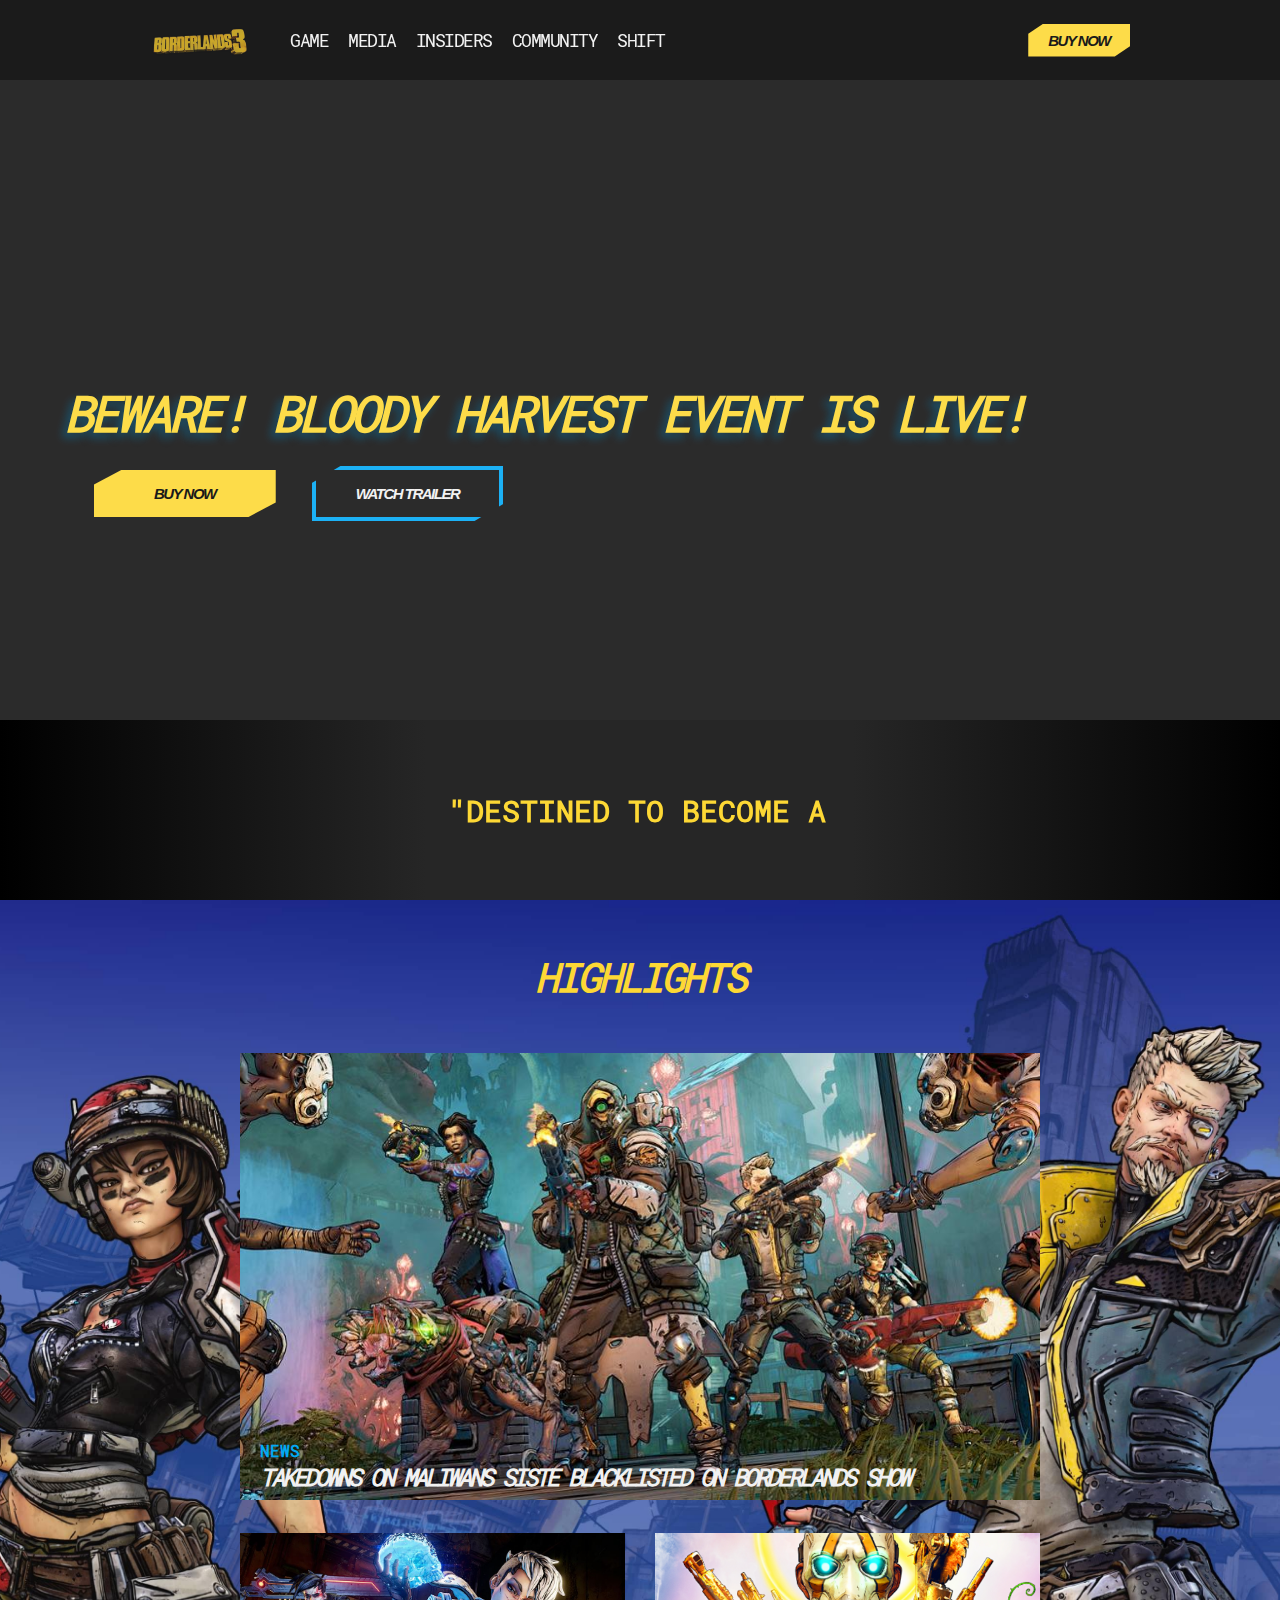
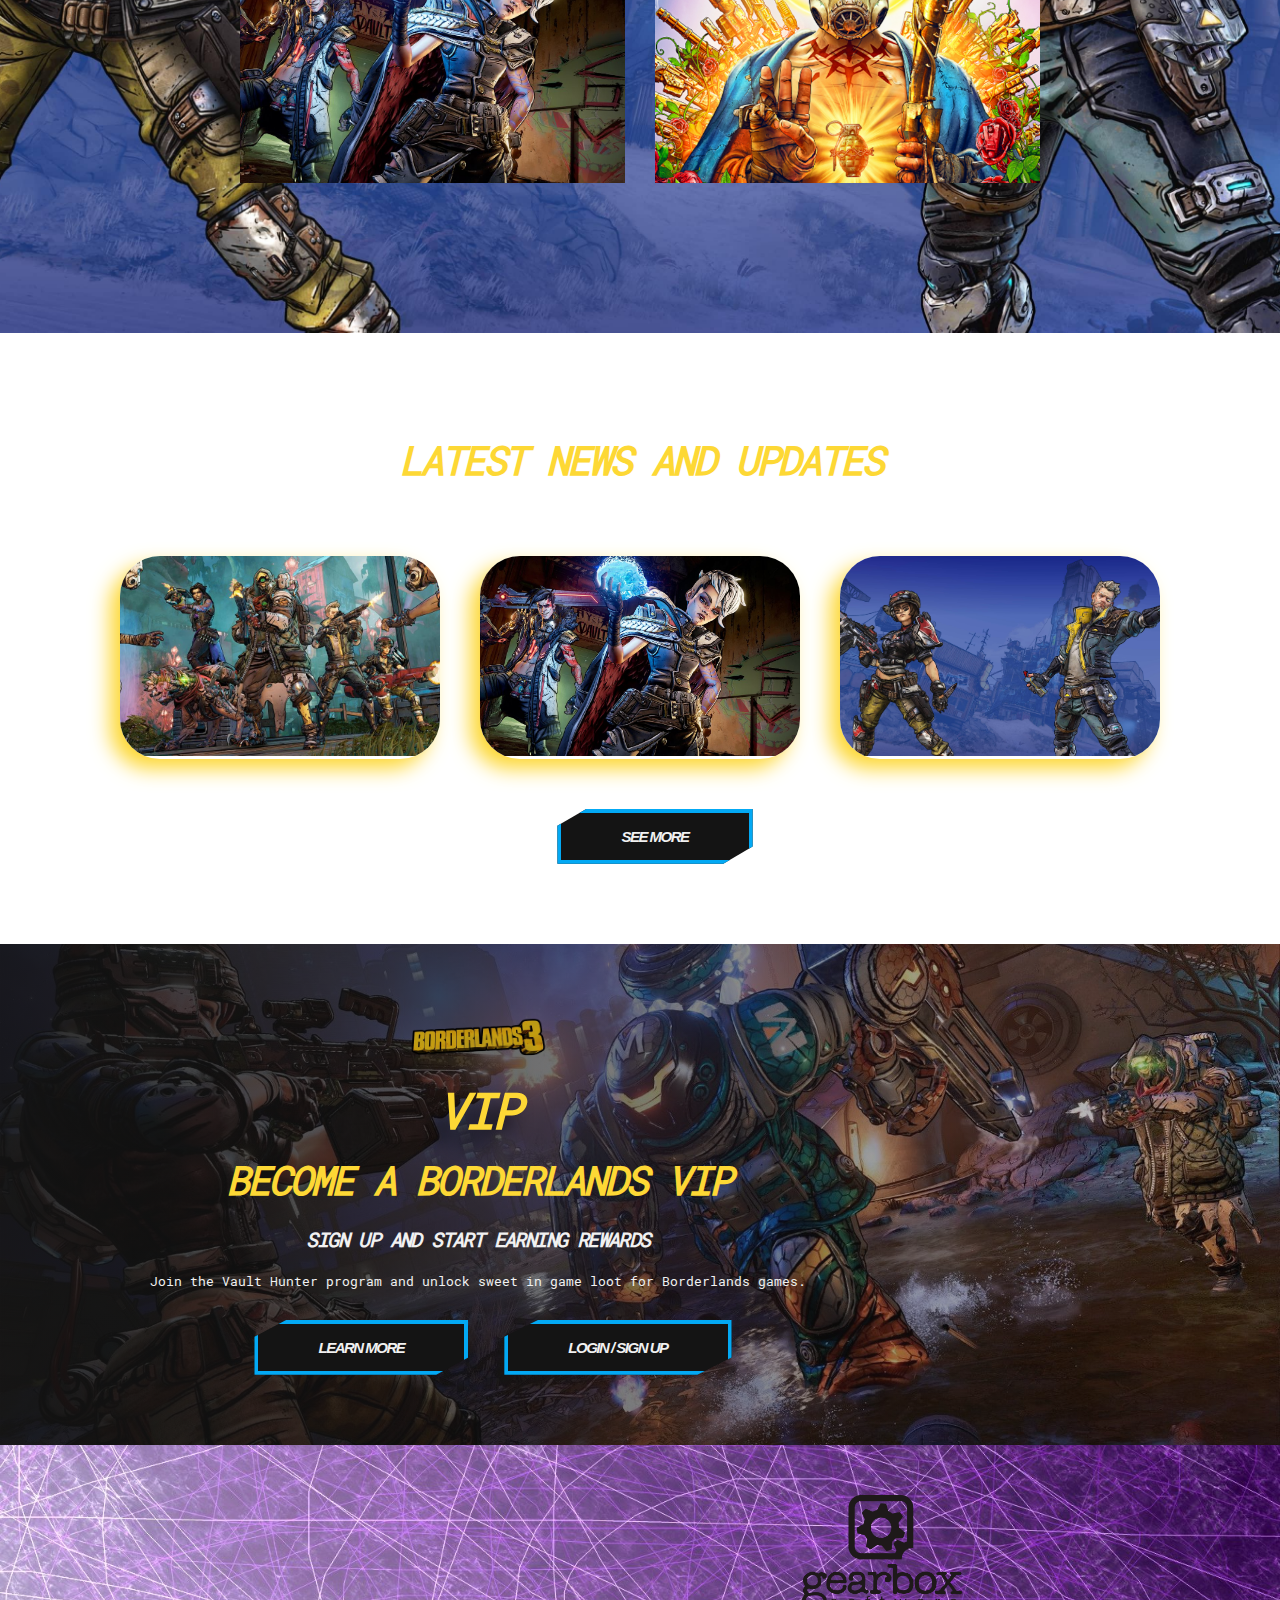
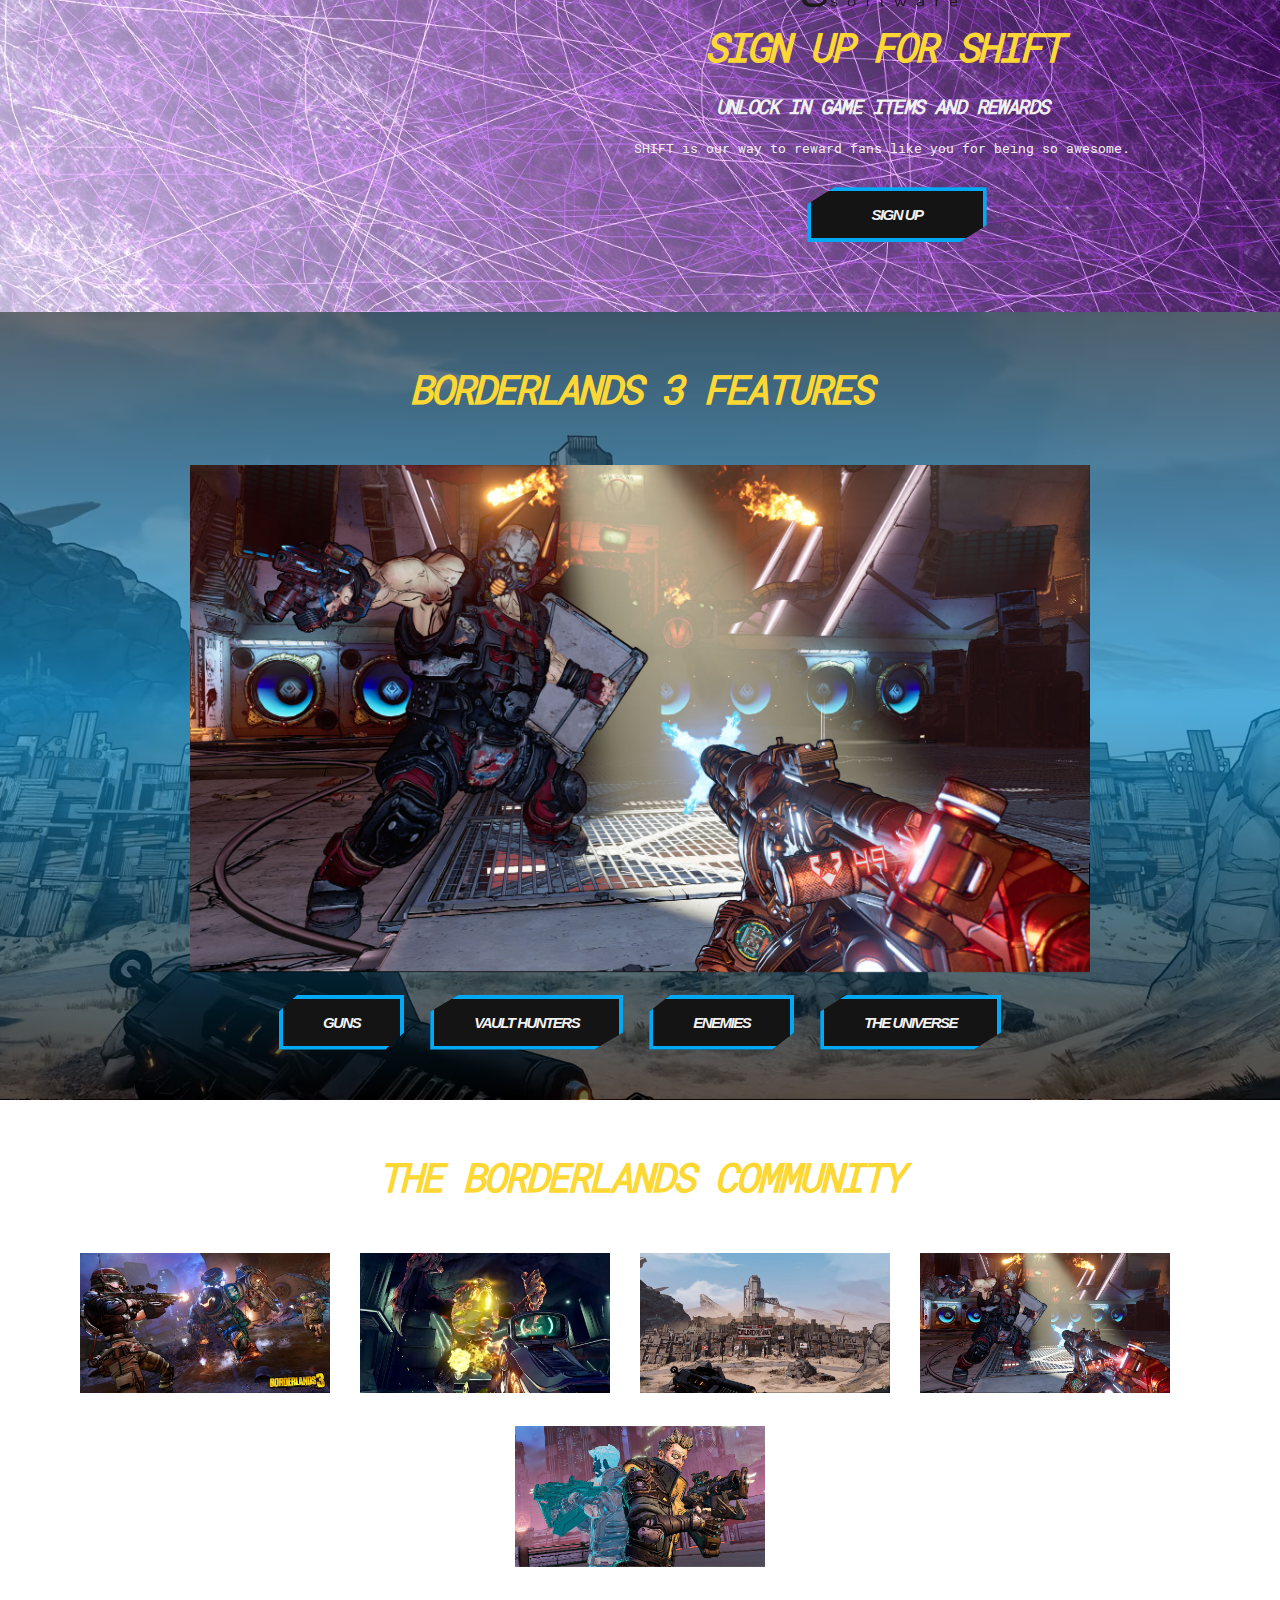
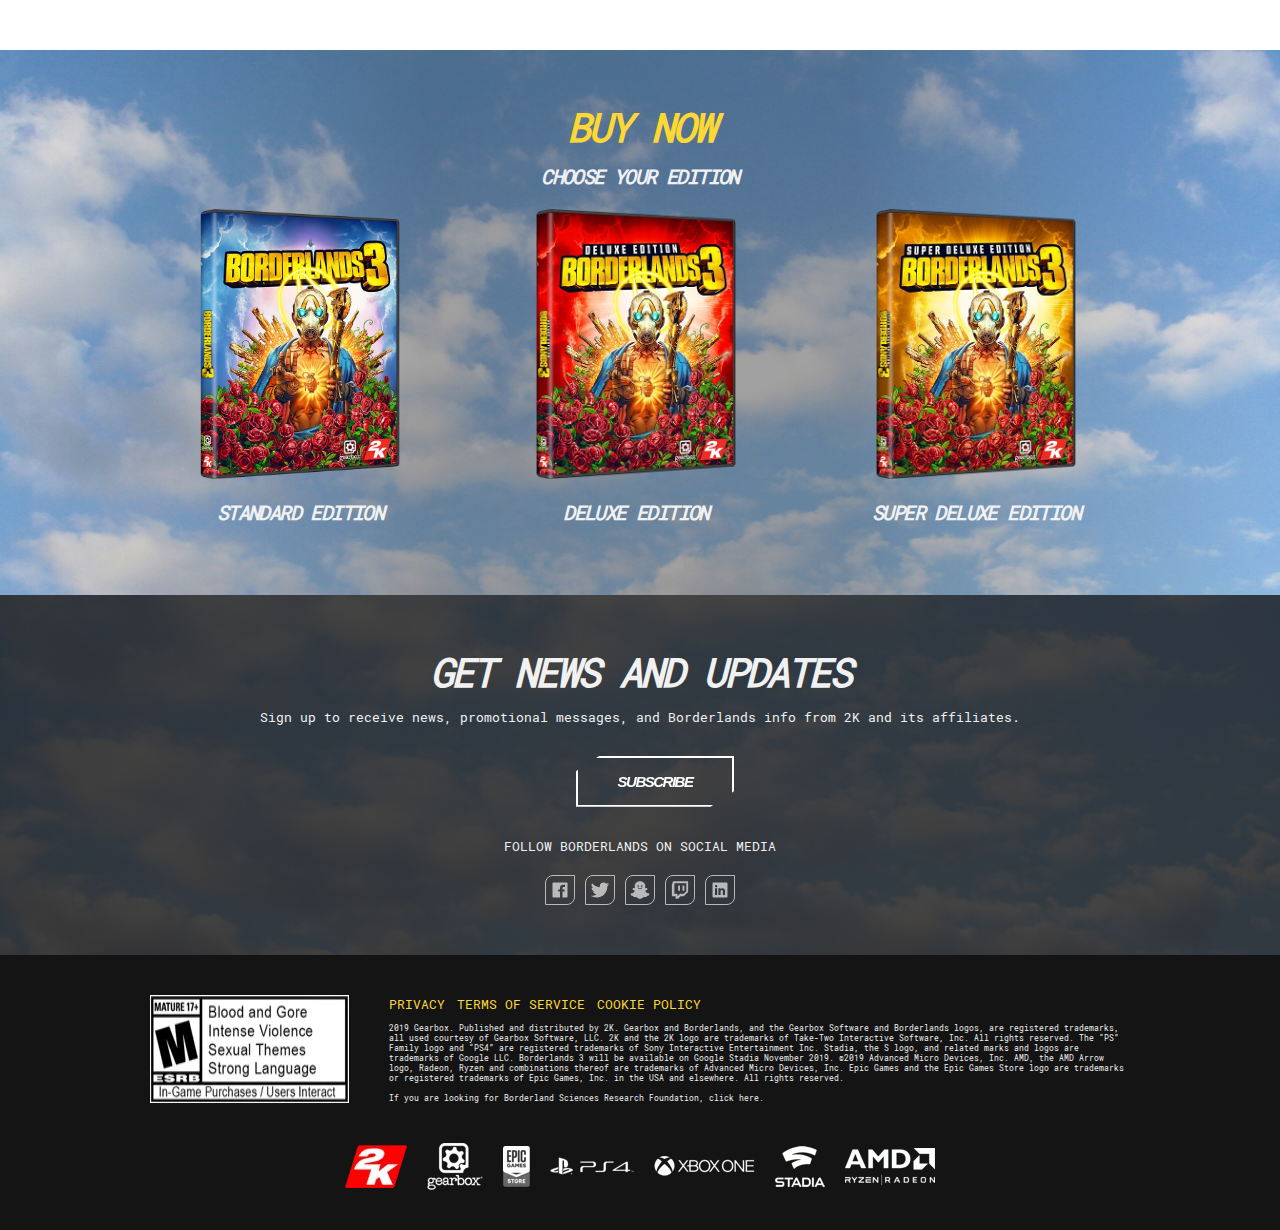
==== index.html @ a4172d12 "one video left boii" ====
<!DOCTYPE html>
<html lang="en">
  <head>
    <meta charset="UTF-8" />
    <meta name="viewport" content="width=device-width, initial-scale=1.0" />
    <meta http-equiv="X-UA-Compatible" content="ie=edge" />
    <link rel="shortcut icon" href="./icon/icon.jpg"/>
    <link rel="stylesheet" href="./css/main.css" />
    <title>Borderlands 3</title>
  </head>
  <body>
    <!-- HEADER -->
    <header class="header">
      <nav class="header__nav">
        <div class="header__nav-cont">
          <div class="header__logo">
            <img class="header__logo-img" src="./img/bl3.png" alt="bl3 logo" />
          </div>
          <ul class="header__list">
            <li class="header__list-items">
              <a class="header__link" href="#gallery">Game</a>
            </li>
            <li class="header__list-items">
              <a class="header__link" href="./media.html">Media</a>
            </li>
            <li class="header__list-items">
              <a class="header__link" href="#">Insiders</a>
            </li>
            <li class="header__list-items">
              <a class="header__link" href="#community">Community</a>
            </li>
            <li class="header__list-items">
              <a class="header__link" href="#gearbox">Shift</a>
            </li>
          </ul>
        </div>
        <div class="header__buttons">
          <a href="#buy"><button href="#" class="btn btn--yellow btn--p1">Buy now</button></a>
          
        </div>
        <svg class="svg svgDD">
            <use xlink:href="./icon/sprite.svg#md-arrow-dropleft"></use>
          </svg>
          
      </nav>

      <div class="bg-video">
        <video class="bg-video__content" muted autoplay loop>
           
          <source src="./img/Borderlands 3 – Bloody Harvest Event Trailer.mp4" type="video/mp4" />
     
          Your browser does not support this format!
        </video>
      </div>
      <div class="header__text">
        <h1 class="header__h1">Beware! Bloody Harvest event is live!</h1>
        <a href="#buy"><button class="btn btn--yellow btn--p3">Buy now</button></a>
       <a target="_blank"href="https://www.youtube.com/watch?v=Av5Eyx3bGtM"> <button class="btn btn--dark btn--p2">Watch trailer</button></a>
      </div>
    </header>
    <!-- END OF HEADER -->

    <!-- PA -->

    <section class="slider">
      <h1 class="slider__h1">
        <span
          class="slider__span"
          data-text="DESTINED TO BECOME A CLASSIC - 9/10 - Meristation AN ABSOLUTE BLAST - 4/5 - USGamer A HALLMARK OF EXCELLENCE - 9/10 - Destructoid AN ABSOLUTE MASTERPIECE - 9/10 - Shacknews DESTINED TO BECOME A CLASSIC - 9/10 - Meristation AN ABSOLUTE BLAST - 4/5 - USGamer A HALLMARK OF EXCELLENCE - 9/10 - Destructoid AN ABSOLUTE MASTERPIECE - 9/10 - Shacknews"
          >"DESTINED TO BECOME A CLASSIC" - 9/10 - Meristation "AN ABSOLUTE
          BLAST" - 4/5 - USGamer "A HALLMARK OF EXCELLENCE" - 9/10 - Destructoid
          "AN ABSOLUTE MASTERPIECE" - 9/10 - Shacknews"DESTINED TO BECOME A
          CLASSIC" - 9/10 - Meristation "AN ABSOLUTE BLAST" - 4/5 - USGamer "A
          HALLMARK OF EXCELLENCE" - 9/10 - Destructoid "AN ABSOLUTE MASTERPIECE"
          - 9/10 - Shacknews
        </span>
      </h1>
    </section>
    <!-- PA -->
    <!-- Images section -->
    <section class="gallery" id="gallery">
      <h1 class="h1">Highlights</h1>
      <div class="gallery__main">
        <div class="gallery__main-cont">
          <div class="gallery__imba">
            <img class="gallery__main-img" src="./img/960x0.jpg" alt="bl3" />
            <div class="gallery__main-img-text">
              <h4 class="gallery__main-img-h4">News</h4>
              <p class="gallery__main-img-p">
                Takedowns on Maliwans siste blacklisted on Borderlands show
              </p>
            </div>
          </div>
        </div>

        <div class="gallery__sec">
          <div class="gallery__sec-cont">
            <img
              class="gallery__sec-img"
              src="./img/2KGMKT_BL3_Launch_Screenshots_CalypsoTwins_3840x2160.0.jpg"
              alt="calypso"
            />

            <img
              class="gallery__sec-img"
              src="./img/3519480-3518478-screen+shot+2019-04-03+at+11.43.22.png"
              alt="lada"
            />
          </div>
        </div>
      </div>
    </section>
    <!-- Images section -->

    <!-- Another gfakkert -->
    <section class="sm-gallery">
      <h1 class="h1">Latest news and updates</h1>
      <div class="sm-gallery__cont">
        <div class="sm-gallery__cont-cont">
          <img class="sm-gallery__cont-img" src="./img/960x0.jpg" alt="" />
        </div>
        <div class="sm-gallery__cont-cont">
          <img
            class="sm-gallery__cont-img"
            src="./img/2KGMKT_BL3_Launch_Screenshots_CalypsoTwins_3840x2160.0.jpg"
            alt=""
          />
        </div>
        <div class="sm-gallery__cont-cont">
          <img
            class="sm-gallery__cont-img"
            src="./img/y9laa5owgaq21.jpg"
            alt=""
          />
        </div>
      </div>
      <div class="btn--center">
        <button class="btn btn--p3 btn--dark">
          See more
        </button>
      </div>
    </section>
    <!-- Another gfakkert -->

    <!-- END ANOTHER -->
    <section class="member" id="member1">
      <div class="member__container">
        <div class="logo">
          <img class="member__logo" src="./img/bl3.png" alt="" />
          <h2 class="h2">vip</h2>
          <h1 class="h1 py1">Become a Borderlands VIP</h1>
          <p class="big-p py1">Sign up and start earning rewards</p>
          <p class="small-p py1">
            Join the Vault Hunter program and unlock sweet in game loot for
            Borderlands games.
          </p>
         <a href="#popup3"> <button class="btn btn--dark btn--p3 my2" >Learn more</button></a>
         <a href="#popup1""> <button class="btn btn--dark btn--p3 my2" >Login / Sign up</button></a>
        </div>
      </div>
    </section>
    <!-- END ANOTHER -->

    <!-- GEARBOX -->
    <section class="gearbox" id="gearbox">
      <div class="gearbox__container">
        <div class="gearbox__container-d">
          <img
            class="gearbox__logo"
            src="./img/1200px-Gearbox_Software_logo.svg.png"
            alt="gearbox logo"
          />
          <h1 class="h1 py1">Sign up for shift</h1>
          <p class="big-p py1">Unlock in game items and rewards</p>
          <p class="small-p py1">
            SHIFT is our way to reward fans like you for being so awesome.
          </p>
         <a href="#popup4"><button class="btn btn--dark btn--p3 my2">Sign up</button></a> 
        </div>
      </div>
    </section>
    <!-- GEARBOX -->

    <!-- TABULATOR -->

    <section class="tabs">
      <h1 class="h1">Borderlands 3 features</h1>
      <div class="tabs__pic select" id="guns">
        <img
          class="tabs__pic-img"
          src="./img/mouthpiece.png"
          alt="mouthpiece"
        />
      </div>
      <div class="tabs__pic" id="vh">
        <img class="tabs__pic-img" src="./img/zane.jpg" alt="zane" />
      </div>
      <div class="tabs__pic" id="enemies">
        <img class="tabs__pic-img" src="./img/enemies.jpg" alt="enemies" />
      </div>
      <div class="tabs__pic" id="universe">
        <img class="tabs__pic-img" src="./img/pandora.png" alt="mouthpiece" />
      </div>

      <div class="tabs__buttons">
       
        <button class="btn btn--dark btn--p2 " data-target="#guns">
          Guns
        </button>
        <button class="btn btn--dark btn--p2 " data-target="#vh">
          Vault Hunters
        </button>
        <button class="btn btn--dark btn--p2 data-target="#enemies">
          Enemies
        </button>
        <button class="btn btn--dark btn--p2" data-target="#universe">
          The Universe
        </button>
     
      </div>
    </section>
    <!-- TABULATOR -->
    <!-- community -->

    <section class="community" id="community">
      <h1 class="h1">The borderlands community</h1>
      <div class="community__containers">
        <div class="community__container">
          <img
            class="community__container-img"
            src="./img/Borderlands-3_02.jpg"
            alt="b"
          />
          <p class="community__container-text">@borderlands</p>
        </div>
        <div class="community__container">
          <img
            class="community__container-img"
            src="./img/enemies.jpg"
            alt="b1"
          />
          <p class="community__container-text">@borderlands</p>
        </div>
        <div class="community__container">
          <img
            class="community__container-img"
            src="./img/pandora.png"
            alt="b2"
          />
          <p class="community__container-text">@borderlands</p>
        </div>
        <div class="community__container">
          <img
            class="community__container-img"
            src="./img/mouthpiece.png"
            alt="b3"
          />
          <p class="community__container-text">@borderlands</p>
        </div>
        <div class="community__container">
          <img class="community__container-img" src="./img/zane.jpg" alt="b4" />
          <p class="community__container-text">@borderlands</p>
        </div>
      </div>
    </section>
    <!-- community -->
    <!-- Buy now-->
    <section class="buy" id="buy">
      <h1 class="h1 pyb1">Buy now</h1>
      <p class="big-p tac pyb2 ">Choose your edition</p>
      <div class="buy__container">
        <div class="buy__img-container">
          <img class="buy__img" src="./img/1.webp" alt="1" />
          <p class="big-p my2">Standard Edition</p>
        </div>
        <div class="buy__img-container">
          <img class="buy__img" src="./img/2.webp" alt="2" />
          <p class="big-p my2">Deluxe Edition</p>
        </div>
        <div class="buy__img-container">
          <img class="buy__img" src="./img/3.webp" alt="3" />
          <p class="big-p my2">Super Deluxe Edition</p>
        </div>
      </div>
    </section>
    <!-- buy now -->
    <!-- news and updateds -->

    <section class="news" id="news" >
      <h1 class="h1 pyb1 cw">get News and updates</h1>
      <p class="small-p tac px5">
        Sign up to receive news, promotional messages, and Borderlands info from
        2K and its affiliates.
      </p>
      <div class="btn--centers">
        <a href="#popup2"><button class="btn btn--transparent tac btn--p2">Subscribe</button></a>
      </div>
      <p class="small-p ttu tac my2">Follow borderlands on social media</p>
      <div class="social">
        <svg class="social__icons">
          <use xlink:href="./icon/sprite.svg#logo-facebook"></use>
        </svg>
        <svg class="social__icons">
          <use xlink:href="./icon/sprite.svg#logo-twitter"></use>
        </svg>
        <svg class="social__icons">
          <use xlink:href="./icon/sprite.svg#logo-snapchat"></use>
        </svg>
        <svg class="social__icons">
          <use xlink:href="./icon/sprite.svg#logo-twitch"></use>
        </svg>
        <svg class="social__icons">
          <use xlink:href="./icon/sprite.svg#logo-linkedin"></use>
        </svg>
      </div>
    </section>
    <!-- news and updateds -->
    <!-- footer-->
    <footer class="footer">
      <div class="footer__terms">
        <img class="footer__esrb" src="./img/footer-esrb.webp" alt="esrb" />
        <div class="footer__privacy tdn">
          <div class="footer__privacy-links tdn ">
          <a class="footer__privacy-link tdn" href="#"> <p class="small-p tdn cy ttu tdn">Privacy</p><a>
          <a class="footer__privacy-link tdn" href="#"> <p class="small-p tdn cy ttu tdn">Terms of service</p><a>
          <a class="footer__privacy-link tdn" href="#"> <p class="small-p tdn cy ttu tdn">Cookie policy</p><a>
            </div>
            <div class="footer__privacy-text">
              <p class="small-p fs1rem my1"> 2019 Gearbox. Published and distributed by 2K. Gearbox and Borderlands, and the Gearbox Software and Borderlands logos, are registered trademarks, all used courtesy of Gearbox Software, LLC. 2K and the 2K logo are trademarks of Take-Two Interactive Software, Inc. All rights reserved. The “PS” Family logo and “PS4” are registered trademarks of Sony Interactive Entertainment Inc. Stadia, the S logo, and related marks and logos are trademarks of Google LLC. Borderlands 3 will be available on Google Stadia November 2019. ©2019 Advanced Micro Devices, Inc. AMD, the AMD Arrow logo, Radeon, Ryzen and combinations thereof are trademarks of Advanced Micro Devices, Inc. Epic Games and the Epic Games Store logo are trademarks or registered trademarks of Epic Games, Inc. in the USA and elsewhere. All rights reserved.</p>
              <p class="small-p fs1rem">
                  If you are looking for Borderland Sciences Research Foundation, <a class="tdn cw" href="#">click here</a>.
              </p>
            </div>
        </div>
      </div>
        <div class="footer__logos">
          <img class="footer__logo" src="./img/footer-twok.webp" alt="logo1">
          <img class="footer__logo" src="./img/footer-gearbox.webp" alt="logow">
          <img class="footer__logo" src="./img/footer-epic.webp" alt="logo3">
          <img class="footer__logo" src="./img/footer-ps4.webp" alt="logo4">
          <img class="footer__logo" src="./img/footer-xbox-one.webp" alt="logo5">
          <img class="footer__logo" src="./img/footer-stadia.webp" alt="logo6">
          <img class="footer__logo" src="./img/footer-amd.webp" alt="logo7">
        </div>
     
    </footer>
    <!-- footers -->
<!-- POPUP for subscribe -->

<div class="popup" id="popup1">
<div class="popup__content">
  <div class="popup__exit">
  <h1 class="h1 px3 tal cw">Shift</h1>
 <a href="#member1"><svg class="svg svg1">
      <use xlink:href="./icon/sprite.svg#md-arrow-dropleft"></use>
    </svg></a> 
</div>
  <form class="form">
    <div class="form__group">
      <input type="text" class="form__input" placeholder="Full name" required>
    </div>
    <div class="form__group">
      <input type="email" class="form__input" placeholder="Email address"  required>
    </div>
    <div class="form__cg">
      <input type="checkbox" required id="checkbox" class="form__checkbox">
      <label for="checkbox">Remember me</label>
    </div>
    <div class="btn--center my1">
<button class="btn btn--dark btn--p3">Sign in</button></div>
  </form>
  <p class="small-p tac pb4rem">Or</p>
  <div class="social my2">
      <svg class="social__icons">
        <use xlink:href="./icon/sprite.svg#logo-facebook"></use>
      </svg>
      <svg class="social__icons">
        <use xlink:href="./icon/sprite.svg#logo-twitter"></use>
      </svg>
      <svg class="social__icons">
        <use xlink:href="./icon/sprite.svg#logo-snapchat"></use>
      </svg>
      <svg class="social__icons">
        <use xlink:href="./icon/sprite.svg#logo-twitch"></use>
      </svg>
      <svg class="social__icons">
        <use xlink:href="./icon/sprite.svg#logo-linkedin"></use>
      </svg>
    </div>
    <p class="small-p cb tac bb py2">Forgot your password?</p>
    <div class="btn--center ">
      <button class="btn btn--dark btn--p3">Create new account</button></div>
      <div class="btn--center">
      <p class="small-p fs1rem tac w60">© 2018 Gearbox Software, LLC. SHiFT is trademark of Gearbox Software, LLC. The Playstation Network logo is a registered trademark of Sony Computer Entertainment Inc. The Xbox LIVE logo is a registered trademark of Microsoft Corporation. The Steam logo is a registered trademark of Valve Corporation. All rights reserved.
        </div>
</div>
</div>
<div class="popup" id="popup2">
    <div class="popup__content">
      <div class="popup__exit">
      <h1 class="h1 px3 tal cw">Shift</h1>
     <a href="#news"><svg class="svg">
          <use xlink:href="./icon/sprite.svg#md-arrow-dropleft"></use>
        </svg></a> 
    </div>
      <form class="form">
        <div class="form__group">
          <input type="text" class="form__input" placeholder="Full name" required>
        </div>
        <div class="form__group">
          <input type="email" class="form__input" placeholder="Email address"  required>
        </div>
        <div class="form__cg">
          <input type="checkbox" required id="checkbox" class="form__checkbox">
          <label for="checkbox">Remember me</label>
        </div>
        <div class="btn--center my1">
    <button class="btn btn--dark btn--p3">Sign in</button></div>
      </form>
      <p class="small-p tac pb4rem">Or</p>
      <div class="social my2">
          <svg class="social__icons">
            <use xlink:href="./icon/sprite.svg#logo-facebook"></use>
          </svg>
          <svg class="social__icons">
            <use xlink:href="./icon/sprite.svg#logo-twitter"></use>
          </svg>
          <svg class="social__icons">
            <use xlink:href="./icon/sprite.svg#logo-snapchat"></use>
          </svg>
          <svg class="social__icons">
            <use xlink:href="./icon/sprite.svg#logo-twitch"></use>
          </svg>
          <svg class="social__icons">
            <use xlink:href="./icon/sprite.svg#logo-linkedin"></use>
          </svg>
        </div>
        <p class="small-p cb tac bb py2">Forgot your password?</p>
        <div class="btn--center ">
          <button class="btn btn--dark btn--p3">Create new account</button></div>
          <div class="btn--center">
          <p class="small-p fs1rem tac w60">© 2018 Gearbox Software, LLC. SHiFT is trademark of Gearbox Software, LLC. The Playstation Network logo is a registered trademark of Sony Computer Entertainment Inc. The Xbox LIVE logo is a registered trademark of Microsoft Corporation. The Steam logo is a registered trademark of Valve Corporation. All rights reserved.
            </div>
    </div>
    </div>
    <div class="popup" id="popup3">
        <div class="popup__content">
          <div class="popup__exit">
          <h1 class="h1 db px3 tac cw">Become vip</h1>
         <a href="#member"><svg class="svg">
              <use xlink:href="./icon/sprite.svg#md-arrow-dropleft"></use>
            </svg></a> 
        </div>
        <div class="btn--center">
  <img class="popup__logotip" src="./img/bl3.png" alt=""></div>
          <p class="small-p tac mx1">You aren’t currently logged in to SHiFT, which is required in order to register for a Borderlands VIP account. Please click the button below to log in or create a new SHiFT account.
            </p>
            
            <div class="btn--center ">
              <button class="btn btn--dark btn--p3">Continue</button></div>
              <div class="btn--center">
              <p class="small-p cb tac ml-2 ">
                  PRIVACY | VIP TERMS OF SERVICE VIP</p>
                </div>
        </div>
        </div>

        <div class="popup" id="popup4">
            <div class="popup__content">
              <div class="popup__exit">
              <h1 class="h1 px3 tal cw">Shift</h1>
             <a href="#gearbox"><svg class="svg">
                  <use xlink:href="./icon/sprite.svg#md-arrow-dropleft"></use>
                </svg></a> 
            </div>
              <form class="form">
                <div class="form__group">
                  <input type="text" class="form__input" placeholder="Full name" required>
                </div>
                <div class="form__group">
                  <input type="email" class="form__input" placeholder="Email address"  required>
                </div>
                <div class="form__cg">
                  <input type="checkbox" required id="checkbox" class="form__checkbox">
                  <label for="checkbox">Remember me</label>
                </div>
                <div class="btn--center my1">
            <button class="btn btn--dark btn--p3">Sign in</button></div>
              </form>
              <p class="small-p tac pb4rem">Or</p>
              <div class="social my2">
                  <svg class="social__icons">
                    <use xlink:href="./icon/sprite.svg#logo-facebook"></use>
                  </svg>
                  <svg class="social__icons">
                    <use xlink:href="./icon/sprite.svg#logo-twitter"></use>
                  </svg>
                  <svg class="social__icons">
                    <use xlink:href="./icon/sprite.svg#logo-snapchat"></use>
                  </svg>
                  <svg class="social__icons">
                    <use xlink:href="./icon/sprite.svg#logo-twitch"></use>
                  </svg>
                  <svg class="social__icons">
                    <use xlink:href="./icon/sprite.svg#logo-linkedin"></use>
                  </svg>
                </div>
                <p class="small-p cb tac bb py2">Forgot your password?</p>
                <div class="btn--center ">
                  <button class="btn btn--dark btn--p3">Create new account</button></div>
                  <div class="btn--center">
                  <p class="small-p fs1rem tac w60">© 2018 Gearbox Software, LLC. SHiFT is trademark of Gearbox Software, LLC. The Playstation Network logo is a registered trademark of Sony Computer Entertainment Inc. The Xbox LIVE logo is a registered trademark of Microsoft Corporation. The Steam logo is a registered trademark of Valve Corporation. All rights reserved.
                    </div>
            </div>
            </div>
<!-- POPUP for subscribe -->
    <script src="app.js"></script>
  </body>
</html>
---- css/main.css ----
@font-face {
  src: url("../font/RobotoMono-Regular.ttf");
  font-family: roboto;
}

*,
*::after,
*::before {
  margin: 0;
  padding: 0;
  -webkit-box-sizing: border-box;
          box-sizing: border-box;
}

html {
  font-size: 62.5%;
}

@media screen and (max-width: 1200px) {
  html {
    font-size: 50%;
  }
}

@media screen and (max-width: 900px) {
  html {
    font-size: 45%;
  }
}

@media screen and (max-width: 600px) {
  html {
    font-size: 40%;
  }
}

body {
  font-family: roboto;
}

@-webkit-keyframes slider {
  0% {
    -webkit-transform: translatex(100%);
            transform: translatex(100%);
  }
  100% {
    -webkit-transform: translatex(0);
            transform: translatex(0);
  }
}

@keyframes slider {
  0% {
    -webkit-transform: translatex(100%);
            transform: translatex(100%);
  }
  100% {
    -webkit-transform: translatex(0);
            transform: translatex(0);
  }
}

::-moz-selection {
  color: #141414;
  background-color: #fdd835;
}

::selection {
  color: #141414;
  background-color: #fdd835;
}

.bg-video {
  position: absolute;
  top: 0;
  left: 0;
  width: 100%;
  height: 100%;
  z-index: -11;
  opacity: 0.6;
}

.bg-video__content {
  width: 100%;
  height: 80vh;
  -o-object-fit: cover;
     object-fit: cover;
}

.svg {
  width: 3rem;
  height: 3rem;
  fill: #f1f1f1;
  cursor: pointer;
}

.svg:nth-of-type(2) {
  -webkit-transform: rotate(270deg);
          transform: rotate(270deg);
}

.svg:nth-of-type(1) {
  margin-left: 3rem;
}

.svg:nth-of-type(1):hover, .svg:nth-of-type(2):hover {
  fill: #fdd835;
}

.btn {
  font-size: 1.5rem;
  text-decoration: none;
  text-transform: uppercase;
  font-weight: 600;
  font-style: italic;
  border: 0;
  -webkit-clip-path: polygon(15% 0, 100% 0, 100% 69%, 85% 100%, 0 100%, 0 31%);
          clip-path: polygon(15% 0, 100% 0, 100% 69%, 85% 100%, 0 100%, 0 31%);
  letter-spacing: -1.5px;
  cursor: pointer;
  -webkit-transition: all 0.4s ease-in;
  transition: all 0.4s ease-in;
  z-index: -11;
}

.btn:last-child {
  margin-left: 3rem;
}

.btn:hover {
  -webkit-transform: translateY(-5px);
          transform: translateY(-5px);
}

.btn--p1 {
  padding: 0.8rem 2rem;
}

.btn--p2 {
  padding: 1.5rem 4rem;
}

.btn--p3 {
  padding: 1.5rem 6rem;
}

.btn--yellow {
  background-color: #fdd835;
}

.btn--transparent {
  background-color: transparent;
  border: 2px solid #ffffff;
  color: #fff;
}

.btn--center {
  display: -webkit-box;
  display: -ms-flexbox;
  display: flex;
  -webkit-box-pack: center;
      -ms-flex-pack: center;
          justify-content: center;
  margin: 3rem 0;
  cursor: pointer;
}

.ml-2 {
  margin-left: 2rem;
}

.btn--centers {
  text-align: center;
  margin: 3rem 0;
}

.btn--dark {
  background-color: #141414;
  border: 4px solid #03a9f4;
  color: #f1f1f1;
}

.slider {
  width: 100%;
  height: 20vh;
  display: -webkit-box;
  display: -ms-flexbox;
  display: flex;
  -webkit-box-pack: center;
      -ms-flex-pack: center;
          justify-content: center;
  -webkit-box-align: center;
      -ms-flex-align: center;
          align-items: center;
  background-image: -webkit-gradient(linear, left top, right top, from(black), color-stop(#262626), color-stop(#262626), to(black));
  background-image: linear-gradient(to right, black, #262626, #262626, black);
}

.slider__h1 {
  width: 30%;
  white-space: nowrap;
  overflow: hidden;
  color: #fdd835;
  font-size: 3rem;
}

.slider__span {
  position: relative;
  display: inline-block;
  -webkit-animation: slider 30s linear infinite;
          animation: slider 30s linear infinite;
}

.slider__span:before {
  content: attr(data-text);
  position: absolute;
  left: -100%;
  top: 0;
}

.h1 {
  text-transform: uppercase;
  font-size: 4rem;
  text-align: center;
  padding: 5rem 0;
  letter-spacing: -3px;
  font-style: italic;
  color: #fdd835;
}

.h2 {
  text-transform: uppercase;
  font-size: 5rem;
  text-align: center;
  letter-spacing: -3px;
  font-style: italic;
  color: #fdd835;
  text-shadow: -15px 15px 20px black;
  font-weight: 900;
}

.small-p {
  color: #f1f1f1;
  font-size: 1.3rem;
}

.big-p {
  color: #f1f1f1;
  font-size: 2rem;
  text-transform: uppercase;
  font-weight: 900;
  font-style: italic;
  letter-spacing: -1.6px;
}

.py1 {
  padding: 1rem 0;
}

.py2 {
  padding: 2rem 0;
}

.my1 {
  margin: 1rem 0;
}

.my2 {
  margin: 2rem 0;
}

.tal {
  text-align: left;
}

.mx1 {
  margin: 0 1rem;
}

.mx11 {
  margin-right: 1rem;
}

.pb4rem {
  padding-bottom: 3rem;
}

.db {
  display: block;
  width: 100%;
}

.active {
  background-color: #f1f1f1;
  color: #141414;
}

.btn:active,
.btn:focus {
  background-color: #f1f1f1;
  color: #141414;
}

.select {
  display: block;
}

.bb {
  border-bottom: 3px solid #03a9f4;
  width: 60%;
  margin: 0 auto;
}

.cy {
  color: #fdd835;
}

.cb {
  color: #03a9f4;
}

.cw {
  color: #f1f1f1;
}

.tac {
  text-align: center;
}

.pyb1 {
  padding-bottom: 1rem;
}

.px2 {
  padding: 0 2rem;
}

.px3 {
  padding: 0.5rem 3rem;
  background-color: #01405d;
}

.px5 {
  padding: 0 5rem;
}

.pyb2 {
  padding-bottom: 2rem;
}

.py05 {
  padding: 0.5rem 0;
}

.ttu {
  text-transform: uppercase;
}

.tdn {
  text-decoration: none;
}

.fs1rem {
  font-size: 0.8rem;
}

.w60 {
  width: 60%;
}

.social {
  display: -webkit-box;
  display: -ms-flexbox;
  display: flex;
  -webkit-box-pack: center;
      -ms-flex-pack: center;
          justify-content: center;
}

.social__icons {
  width: 3rem;
  height: 3rem;
  fill: #f1f1f1;
  border: 1px solid #f1f1f1;
  border-top-left-radius: 8px;
  border-bottom-right-radius: 8px;
  padding: 0.4rem;
  margin: 0 0.5rem;
  opacity: 0.7;
  -webkit-transition: all 1s ease;
  transition: all 1s ease;
  cursor: pointer;
}

.social__icons:hover {
  -webkit-transform: translatey(-0.6rem);
          transform: translatey(-0.6rem);
  opacity: 1;
}

.popup {
  position: fixed;
  left: 0;
  top: 0;
  width: 100%;
  height: 100vh;
  background-color: rgba(0, 0, 0, 0.9);
  visibility: hidden;
  opacity: 0;
  -webkit-transition: 0.4s ease-in-out;
  transition: 0.4s ease-in-out;
  overflow-y: hidden;
}

.popup:target {
  visibility: visible;
  opacity: 1;
}

.popup__logotip {
  height: 7rem;
  width: 14rem;
}

.popup__exit {
  display: -webkit-box;
  display: -ms-flexbox;
  display: flex;
  -webkit-box-pack: justify;
      -ms-flex-pack: justify;
          justify-content: space-between;
  -webkit-box-align: center;
      -ms-flex-align: center;
          align-items: center;
}

.popup__exit > :last-child {
  margin-right: 2rem;
  margin-top: 3rem;
  -webkit-transform: rotate(270deg);
          transform: rotate(270deg);
  cursor: pointer;
}

.popup__content {
  position: absolute;
  left: 50%;
  top: 50%;
  -webkit-transform: translate(-50%, -50%);
          transform: translate(-50%, -50%);
  min-width: 70rem;
  border-left: 2px solid #03a9f4;
  border-right: 2px solid #03a9f4;
  border-bottom: 2px solid #03a9f4;
  background-color: #011d2a;
  -webkit-clip-path: polygon(5% 0, 100% 0, 100% 90%, 95% 100%, 0 100%, 0 10%);
          clip-path: polygon(5% 0, 100% 0, 100% 90%, 95% 100%, 0 100%, 0 10%);
}

@media screen and (max-width: 600px) {
  .popup__content {
    min-width: 50rem;
  }
}

.form {
  padding: 4rem 10rem;
}

@media screen and (max-width: 600px) {
  .form {
    padding: 2rem 4rem;
  }
}

.form__input {
  font-size: 1.6rem;
  padding: 1rem 0.5rem;
  border: 0;
  background: transparent;
  color: white;
  border-bottom: 3px solid whitesmoke;
  display: block;
  width: 100%;
  -webkit-transition: 1s ease;
  transition: 1s ease;
}

.form__input:focus {
  outline: none;
}

.form__input:focus:invalid {
  border-bottom: 3px solid crimson;
}

.form__cg {
  margin-top: 2rem;
  color: rgba(255, 255, 255, 0.342);
  font-size: 1.6rem;
}

.form__checkbox {
  -webkit-appearance: none;
     -moz-appearance: none;
          appearance: none;
  border: 2px solid #03a9f4;
  width: 20px;
  height: 20px;
  cursor: pointer;
  display: inline-block;
  vertical-align: bottom;
  margin-right: 0.5rem;
  -webkit-transition: all 0.4s ease;
  transition: all 0.4s ease;
}

.form__checkbox:checked {
  background-color: #03a9f4;
  border: 2px solid #141414;
  outline: none;
}

.svgDD {
  display: none;
  width: 5rem;
  height: 5rem;
  -webkit-transition: all 0.4s ease-in-out;
  transition: all 0.4s ease-in-out;
}

.svgDD:hover {
  -webkit-transform: rotate(-90deg);
          transform: rotate(-90deg);
}

@media screen and (max-width: 600px) {
  .svgDD {
    display: block;
  }
}

.header {
  background-color: #141414;
  opacity: 0.9;
  height: 80vh;
  width: 100%;
}

.header__nav {
  background-image: -webkit-gradient(linear, left top, left bottom, from(rgba(0, 0, 0, 0.9)), to(rgba(0, 0, 0, 0.9)));
  background-image: linear-gradient(rgba(0, 0, 0, 0.9), rgba(0, 0, 0, 0.9));
  height: 8rem;
  display: -webkit-box;
  display: -ms-flexbox;
  display: flex;
  -webkit-box-pack: justify;
      -ms-flex-pack: justify;
          justify-content: space-between;
  -webkit-box-align: center;
      -ms-flex-align: center;
          align-items: center;
  padding: 0 15rem;
  position: -webkit-sticky;
  position: sticky;
  top: 0;
  left: 0;
  width: 100%;
  z-index: 1000;
}

@media screen and (max-width: 1200px) {
  .header__nav {
    padding: 0 5rem;
  }
}

@media screen and (max-width: 600px) {
  .header__nav {
    -ms-flex-pack: distribute;
        justify-content: space-around;
  }
}

.header__nav-cont {
  display: -webkit-box;
  display: -ms-flexbox;
  display: flex;
  -webkit-box-align: center;
      -ms-flex-align: center;
          align-items: center;
}

.header__logo {
  height: 6rem;
  width: 10rem;
  display: -webkit-box;
  display: -ms-flexbox;
  display: flex;
  -webkit-box-align: end;
      -ms-flex-align: end;
          align-items: flex-end;
  margin-right: 3rem;
  cursor: pointer;
}

.header__logo-img {
  width: 100%;
}

.header__list {
  display: -webkit-box;
  display: -ms-flexbox;
  display: flex;
}

@media screen and (max-width: 600px) {
  .header__list {
    height: 0;
    position: absolute;
    top: 8rem;
    right: 15vw;
    -webkit-box-orient: vertical;
    -webkit-box-direction: normal;
        -ms-flex-direction: column;
            flex-direction: column;
    background: rgba(0, 0, 0, 0.9);
    overflow: hidden;
    -webkit-transition: 0.6s ease;
    transition: 0.6s ease;
  }
  .header__list.heightAdded {
    height: 23rem;
  }
}

.header__list-items {
  list-style: none;
}

@media screen and (max-width: 600px) {
  .header__list-items {
    padding: 1rem 3rem;
  }
}

.header__link:link, .header__link:visited {
  color: #f1f1f1;
  font-size: 1.8rem;
  text-decoration: none;
  padding: 1rem;
  text-transform: uppercase;
  letter-spacing: -1.5px;
  -webkit-transition: all 0.4s ease-in;
  transition: all 0.4s ease-in;
}

.header__link:hover {
  color: #fdd835;
}

.header__buttons {
  display: -webkit-box;
  display: -ms-flexbox;
  display: flex;
  -webkit-box-align: center;
      -ms-flex-align: center;
          align-items: center;
}

@media screen and (max-width: 600px) {
  .header__buttons {
    display: none;
  }
}

.header__text {
  position: absolute;
  left: 5%;
  top: 40%;
}

.header__h1 {
  font-size: 5rem;
  letter-spacing: -4px;
  font-style: italic;
  padding: 2rem 0;
  color: #fdd835;
  text-transform: uppercase;
  text-shadow: -5px 5px 8px #01405d;
}

@media screen and (max-width: 1200px) {
  .header__h1 {
    font-size: 4rem;
  }
}

@media screen and (max-width: 600px) {
  .header__h1 {
    font-size: 3rem;
    letter-spacing: -1px;
  }
}

.gallery {
  background-image: url("../img/y9laa5owgaq21.jpg");
  background-position: center;
  background-size: cover;
  max-height: 140vh;
  width: 100%;
  z-index: -1;
  padding-bottom: 15rem;
}

.gallery__main-cont {
  display: -webkit-box;
  display: -ms-flexbox;
  display: flex;
  -webkit-box-pack: center;
      -ms-flex-pack: center;
          justify-content: center;
}

.gallery__imba {
  max-width: 80rem;
  position: relative;
  margin: 0 3rem;
  margin-bottom: 3rem;
  overflow: hidden;
  cursor: pointer;
}

.gallery__imba:hover .gallery__main-img-text {
  bottom: 1.6rem;
}

.gallery__imba:hover .gallery__main-img {
  -webkit-transform: scale(1.1);
          transform: scale(1.1);
}

.gallery__main-img {
  width: 100%;
  -o-object-fit: cover;
     object-fit: cover;
  -webkit-transition: all 0.6s linear;
  transition: all 0.6s linear;
}

.gallery__main-img-text {
  position: absolute;
  bottom: 1rem;
  left: 2rem;
  -webkit-transition: 0.6s linear;
  transition: 0.6s linear;
}

.gallery__main-img-h4 {
  color: #03a9f4;
  font-size: 1.6rem;
  text-transform: uppercase;
}

.gallery__main-img-p {
  color: #f1f1f1;
  text-transform: uppercase;
  font-size: 2.4rem;
  letter-spacing: -3px;
  font-style: italic;
  font-weight: 600;
}

.gallery__sec {
  display: -webkit-box;
  display: -ms-flexbox;
  display: flex;
  width: 100%;
  -webkit-box-pack: center;
      -ms-flex-pack: center;
          justify-content: center;
}

.gallery__sec-cont {
  display: -webkit-box;
  display: -ms-flexbox;
  display: flex;
  -webkit-box-pack: center;
      -ms-flex-pack: center;
          justify-content: center;
  max-width: 80rem;
  margin: 0 3rem;
}

.gallery__sec-img {
  width: calc(50% - 1.5rem);
  max-height: 25rem;
  -o-object-fit: cover;
     object-fit: cover;
  -webkit-transition: all 0.6s linear;
  transition: all 0.6s linear;
  cursor: pointer;
}

.gallery__sec-img:last-of-type {
  margin-left: 3rem;
}

.gallery__sec-img:hover:first-of-type {
  -webkit-transform: translatey(-1.5rem);
          transform: translatey(-1.5rem);
}

.gallery__sec-img:hover:last-of-type {
  -webkit-transform: translatey(-1.5rem);
          transform: translatey(-1.5rem);
}

.sm-gallery {
  background-image: url(../img/iuxcs6otatmmsarozll7tm5ivntzz5onwi4z0utlleflmgmuojzanfghxpdzfxbl-.jpg);
  background-position: center;
  background-size: cover;
  background-attachment: fixed;
  padding: 5rem 0;
  width: 100%;
}

.sm-gallery__cont {
  width: 100%;
  display: -webkit-box;
  display: -ms-flexbox;
  display: flex;
  padding: 0 10rem;
}

@media screen and (max-width: 1200px) {
  .sm-gallery__cont {
    padding: 0 6rem;
  }
}

@media screen and (max-width: 900px) {
  .sm-gallery__cont {
    padding: 0 2rem;
    -webkit-box-pack: center;
        -ms-flex-pack: center;
            justify-content: center;
  }
}

@media screen and (max-width: 600px) {
  .sm-gallery__cont {
    -ms-flex-wrap: wrap;
        flex-wrap: wrap;
  }
}

.sm-gallery__cont-cont {
  -webkit-box-flex: 1;
      -ms-flex: 1 1 30rem;
          flex: 1 1 30rem;
  position: relative;
  margin: 2rem 2rem;
  cursor: pointer;
  border-radius: 40px;
  overflow: hidden;
  -webkit-box-shadow: -10px 10px 20px #fdd835;
          box-shadow: -10px 10px 20px #fdd835;
  -webkit-transition: all 0.6s ease;
  transition: all 0.6s ease;
}

@media screen and (max-width: 900px) {
  .sm-gallery__cont-cont {
    -webkit-box-flex: 0;
        -ms-flex: 0 1 30rem;
            flex: 0 1 30rem;
  }
}

@media screen and (max-width: 600px) {
  .sm-gallery__cont-cont {
    -webkit-box-flex: 0;
        -ms-flex: 0 1 70%;
            flex: 0 1 70%;
    margin: 3rem 2rem;
  }
}

.sm-gallery__cont-cont:hover {
  -webkit-transform: translatey(-1.5rem);
          transform: translatey(-1.5rem);
  -webkit-box-shadow: -15px 15px 30px #fdd835;
          box-shadow: -15px 15px 30px #fdd835;
}

.sm-gallery__cont-cont:hover .sm-gallery__cont-img {
  -webkit-transform: scale(1.1);
          transform: scale(1.1);
}

.sm-gallery__cont-cont:hover::before {
  opacity: 0;
}

.sm-gallery__cont-img {
  width: 100%;
  height: 20rem;
  -o-object-fit: cover;
     object-fit: cover;
  -webkit-transition: all 0.6s ease;
  transition: all 0.6s ease;
}

@media screen and (max-width: 600px) {
  .sm-gallery__cont-img {
    height: 30rem;
  }
}

.member {
  background: -webkit-gradient(linear, left top, right top, from(rgba(20, 20, 20, 0.9)), to(rgba(20, 20, 20, 0.2))), url("../img/Borderlands-3_02.jpg");
  background: linear-gradient(to right, rgba(20, 20, 20, 0.9), rgba(20, 20, 20, 0.2)), url("../img/Borderlands-3_02.jpg");
  background-position: center;
  background-size: cover;
  padding: 5rem 0;
  width: 100%;
}

.member__container {
  display: -webkit-box;
  display: -ms-flexbox;
  display: flex;
  -webkit-box-orient: vertical;
  -webkit-box-direction: normal;
      -ms-flex-direction: column;
          flex-direction: column;
  padding: 0 15rem;
  -webkit-box-align: start;
      -ms-flex-align: start;
          align-items: flex-start;
  text-align: center;
}

@media screen and (max-width: 1200px) {
  .member__container {
    padding: 0 10rem;
  }
}

@media screen and (max-width: 900px) {
  .member__container {
    -webkit-box-align: center;
        -ms-flex-align: center;
            align-items: center;
  }
}

@media screen and (max-width: 600px) {
  .member__container {
    padding: 0 5rem;
  }
}

.member__logo {
  padding-top: 2rem;
  height: 8rem;
  width: 14rem;
}

.gearbox {
  background: url("../img/purple haze.jpg");
  background-position: center;
  background-size: cover;
  padding: 5rem 0;
  width: 100%;
}

.gearbox__container {
  display: -webkit-box;
  display: -ms-flexbox;
  display: flex;
  -webkit-box-orient: vertical;
  -webkit-box-direction: normal;
      -ms-flex-direction: column;
          flex-direction: column;
  padding: 0 15rem;
  -webkit-box-align: end;
      -ms-flex-align: end;
          align-items: flex-end;
  text-align: center;
}

@media screen and (max-width: 1200px) {
  .gearbox__container {
    padding: 0 10rem;
  }
}

@media screen and (max-width: 900px) {
  .gearbox__container {
    -webkit-box-align: center;
        -ms-flex-align: center;
            align-items: center;
  }
}

.gearbox__logo {
  width: 16rem;
}

.tabs {
  background-image: -webkit-gradient(linear, left top, left bottom, from(rgba(0, 0, 0, 0.5)), color-stop(rgba(3, 169, 244, 0.6)), to(rgba(0, 0, 0, 0.6))), url("../img/pandora.png");
  background-image: linear-gradient(rgba(0, 0, 0, 0.5), rgba(3, 169, 244, 0.6), rgba(0, 0, 0, 0.6)), url("../img/pandora.png");
  background-position: center;
  background-size: cover;
  padding: 0 0 5rem 0;
  text-align: center;
}

.tabs__pic {
  max-width: 90rem;
  position: relative;
  margin: 0 auto;
  display: none;
}

.tabs__pic.select {
  display: block;
}

.tabs__pic-img {
  width: 100%;
}

@media screen and (max-width: 1200px) {
  .tabs__pic-img {
    padding: 0 3rem;
  }
}

.tabs__buttons {
  margin-top: 2rem;
}

.tabs__buttons > :last-child {
  margin-left: 0rem;
}

.tabs__buttons > :not(:first-child) {
  margin-left: 2rem;
}

@media screen and (max-width: 470px) {
  .tabs__buttons > :not(:first-child) {
    margin-left: 0.5rem;
    margin-bottom: 2rem;
  }
}

.tabs__text {
  width: 40%;
  margin: 0 auto;
  text-align: center;
  display: none;
}

.tabs__text.select {
  display: block;
}

.community {
  background-image: url(../img/iuxcs6otatmmsarozll7tm5ivntzz5onwi4z0utlleflmgmuojzanfghxpdzfxbl-.jpg);
  background-position: center;
  background-size: cover;
  background-attachment: fixed;
  padding: 0 0 5rem 0;
  width: 100%;
}

.community__containers {
  display: -webkit-box;
  display: -ms-flexbox;
  display: flex;
  -webkit-box-pack: center;
      -ms-flex-pack: center;
          justify-content: center;
  -ms-flex-wrap: wrap;
      flex-wrap: wrap;
}

.community__container {
  -webkit-box-flex: 0;
      -ms-flex: 0 1 25rem;
          flex: 0 1 25rem;
  padding-bottom: 3rem;
  position: relative;
  -webkit-transition: all 0.4s ease;
  transition: all 0.4s ease;
}

@media screen and (max-width: 600px) {
  .community__container {
    -webkit-box-flex: 0;
        -ms-flex: 0 1 70%;
            flex: 0 1 70%;
  }
}

.community__container:hover {
  -webkit-transform: scale(1.1);
          transform: scale(1.1);
}

.community__container:hover .community__container-text {
  opacity: 1;
}

.community__container:nth-of-type(2) {
  margin: 0 3rem;
}

.community__container:nth-of-type(4) {
  margin: 0 3rem;
}

.community__container-text {
  position: absolute;
  bottom: 4rem;
  left: 1rem;
  color: #f1f1f1;
  opacity: 0;
  font-size: 1.4rem;
  -webkit-transition: all 0.4s ease;
  transition: all 0.4s ease;
}

.community__container-img {
  width: 100%;
  -o-object-fit: cover;
     object-fit: cover;
}

.buy {
  background: -webkit-gradient(linear, left top, right top, from(rgba(20, 20, 20, 0.1)), color-stop(rgba(20, 20, 20, 0.4)), color-stop(rgba(20, 20, 20, 0.4)), to(rgba(20, 20, 20, 0.1))), url(../img/Sky-Clouds_1920.jpg);
  background: linear-gradient(to right, rgba(20, 20, 20, 0.1), rgba(20, 20, 20, 0.4), rgba(20, 20, 20, 0.4), rgba(20, 20, 20, 0.1)), url(../img/Sky-Clouds_1920.jpg);
  background-position: 0% 50%;
  background-size: cover;
  padding: 0 0 5rem 0;
  width: 100%;
}

.buy__container {
  display: -webkit-box;
  display: -ms-flexbox;
  display: flex;
  padding: 0 20rem;
  -webkit-box-pack: justify;
      -ms-flex-pack: justify;
          justify-content: space-between;
}

@media screen and (max-width: 900px) {
  .buy__container {
    -ms-flex-wrap: wrap;
        flex-wrap: wrap;
    padding: 0 8rem;
  }
}

@media screen and (max-width: 600px) {
  .buy__container {
    -webkit-box-pack: center;
        -ms-flex-pack: center;
            justify-content: center;
  }
}

.buy__img-container {
  display: -webkit-box;
  display: -ms-flexbox;
  display: flex;
  -webkit-box-orient: vertical;
  -webkit-box-direction: normal;
      -ms-flex-direction: column;
          flex-direction: column;
  -webkit-box-align: center;
      -ms-flex-align: center;
          align-items: center;
}

.buy__img {
  width: 20rem;
  cursor: pointer;
  -webkit-transition: all 1s ease;
  transition: all 1s ease;
}

@media screen and (max-width: 600px) {
  .buy__img {
    width: 40rem;
  }
}

.buy__img:hover {
  -webkit-transform: scale(1.06);
          transform: scale(1.06);
}

.news {
  background: -webkit-gradient(linear, left top, right top, from(rgba(20, 20, 20, 0.8))), url(../img/Sky-Clouds_1920.jpg);
  background: linear-gradient(to right, rgba(20, 20, 20, 0.8)), url(../img/Sky-Clouds_1920.jpg);
  background-position: 50% 100%;
  background-size: cover;
  padding: 0 0 5rem 0;
  width: 100%;
}

.footer {
  background-color: #141414;
  padding: 4rem 15rem;
}

@media screen and (max-width: 900px) {
  .footer {
    padding: 4rem 5rem;
  }
}

.footer__terms {
  display: -webkit-box;
  display: -ms-flexbox;
  display: flex;
  margin-bottom: 4rem;
}

@media screen and (max-width: 600px) {
  .footer__terms {
    display: block;
    text-align: center;
  }
}

.footer__esrb {
  margin-right: 4rem;
}

@media screen and (max-width: 600px) {
  .footer__esrb {
    text-align: center;
    margin-bottom: 4rem;
    margin-right: 0;
  }
}

.footer__privacy-links {
  display: -webkit-box;
  display: -ms-flexbox;
  display: flex;
  margin-bottom: 1rem;
}

@media screen and (max-width: 600px) {
  .footer__privacy-links {
    -webkit-box-pack: center;
        -ms-flex-pack: center;
            justify-content: center;
    margin-bottom: 4rem;
  }
}

.footer__privacy-link {
  padding-right: 0.6rem;
}

git .footer__privacy-link:not(:last-of-type) {
  border-right: 2px solid #fdd835;
}

.footer__privacy-link:not(:first-of-type) {
  padding-left: 0.6rem;
}

.footer__privacy-link:link, .footer__privacy-link:visited, .footer__privacy-link:active {
  text-decoration: none;
  color: #fdd835;
}

.footer__logos {
  display: -webkit-box;
  display: -ms-flexbox;
  display: flex;
  -webkit-box-pack: center;
      -ms-flex-pack: center;
          justify-content: center;
  -webkit-box-align: center;
      -ms-flex-align: center;
          align-items: center;
}

.footer__logo {
  padding: 0 1rem;
}

@media screen and (max-width: 600px) {
  .footer__logo {
    width: 7rem;
  }
}
/*# sourceMappingURL=main.css.map */
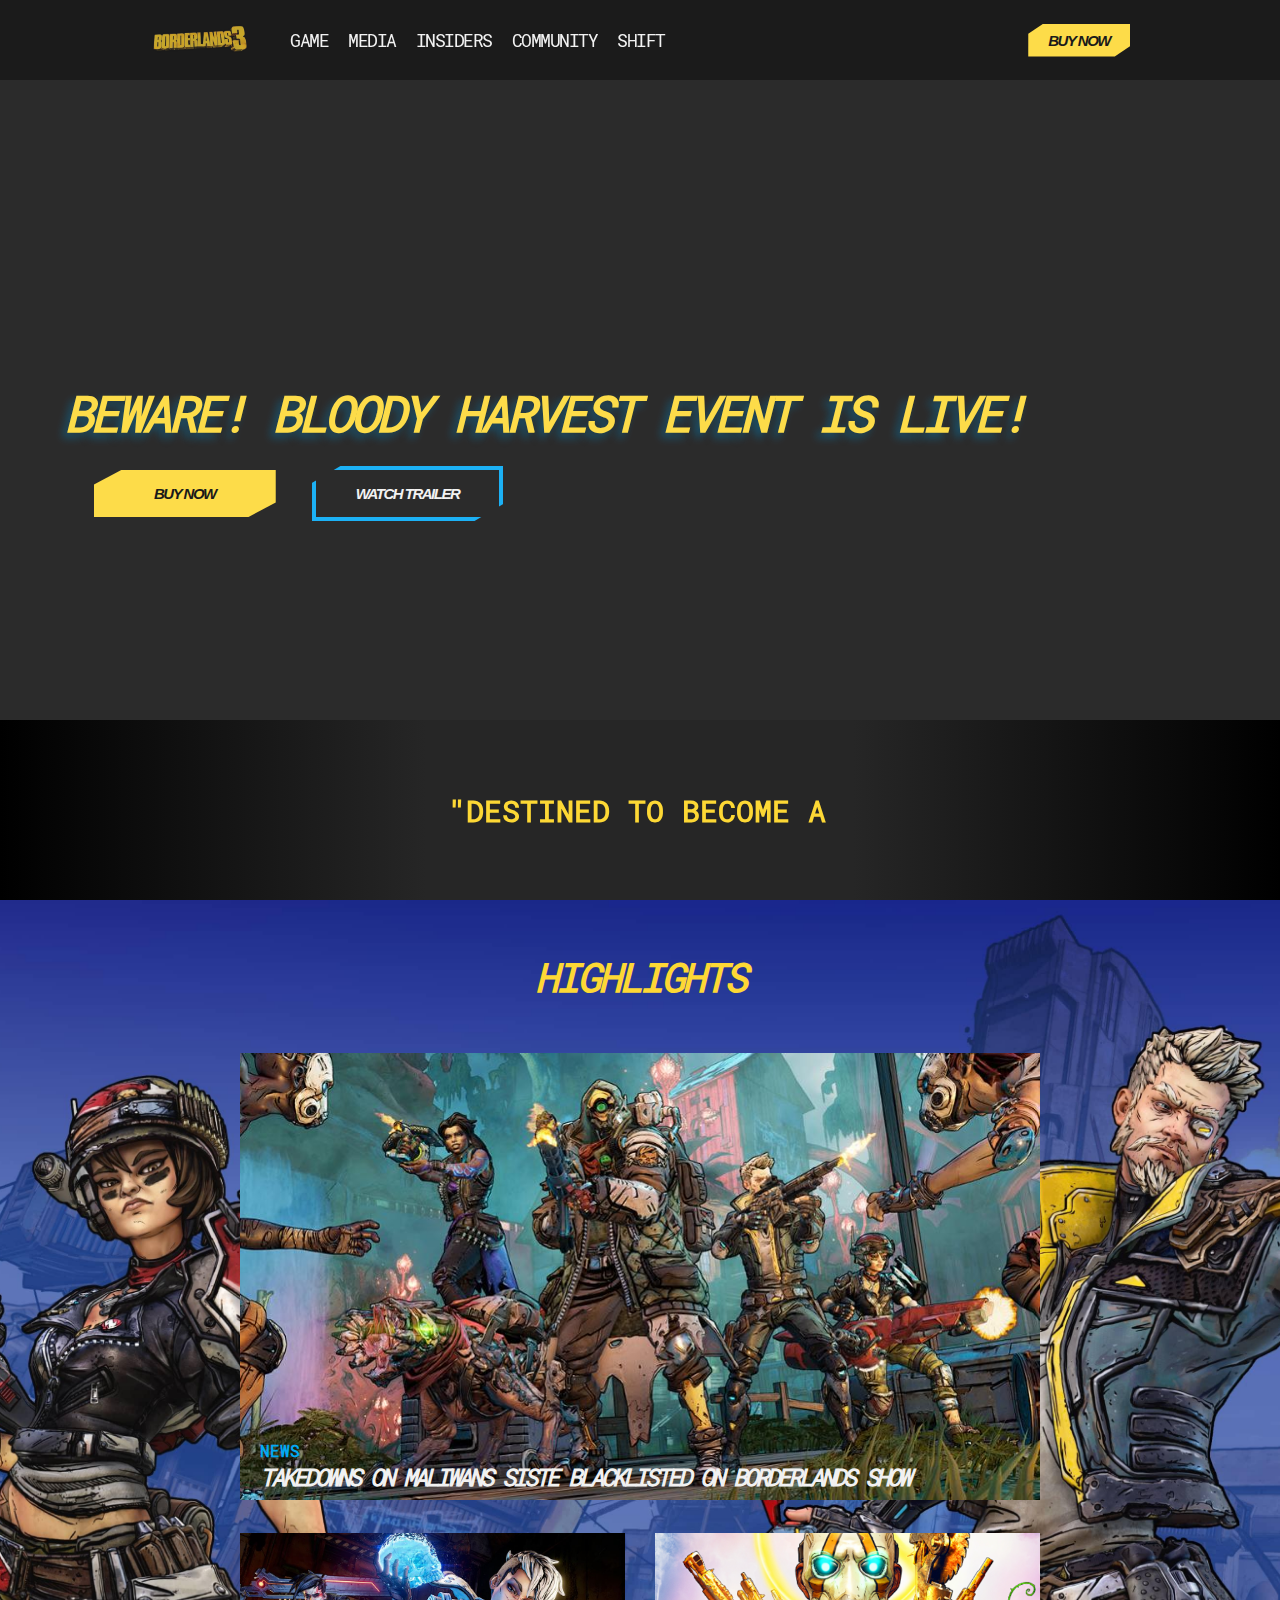
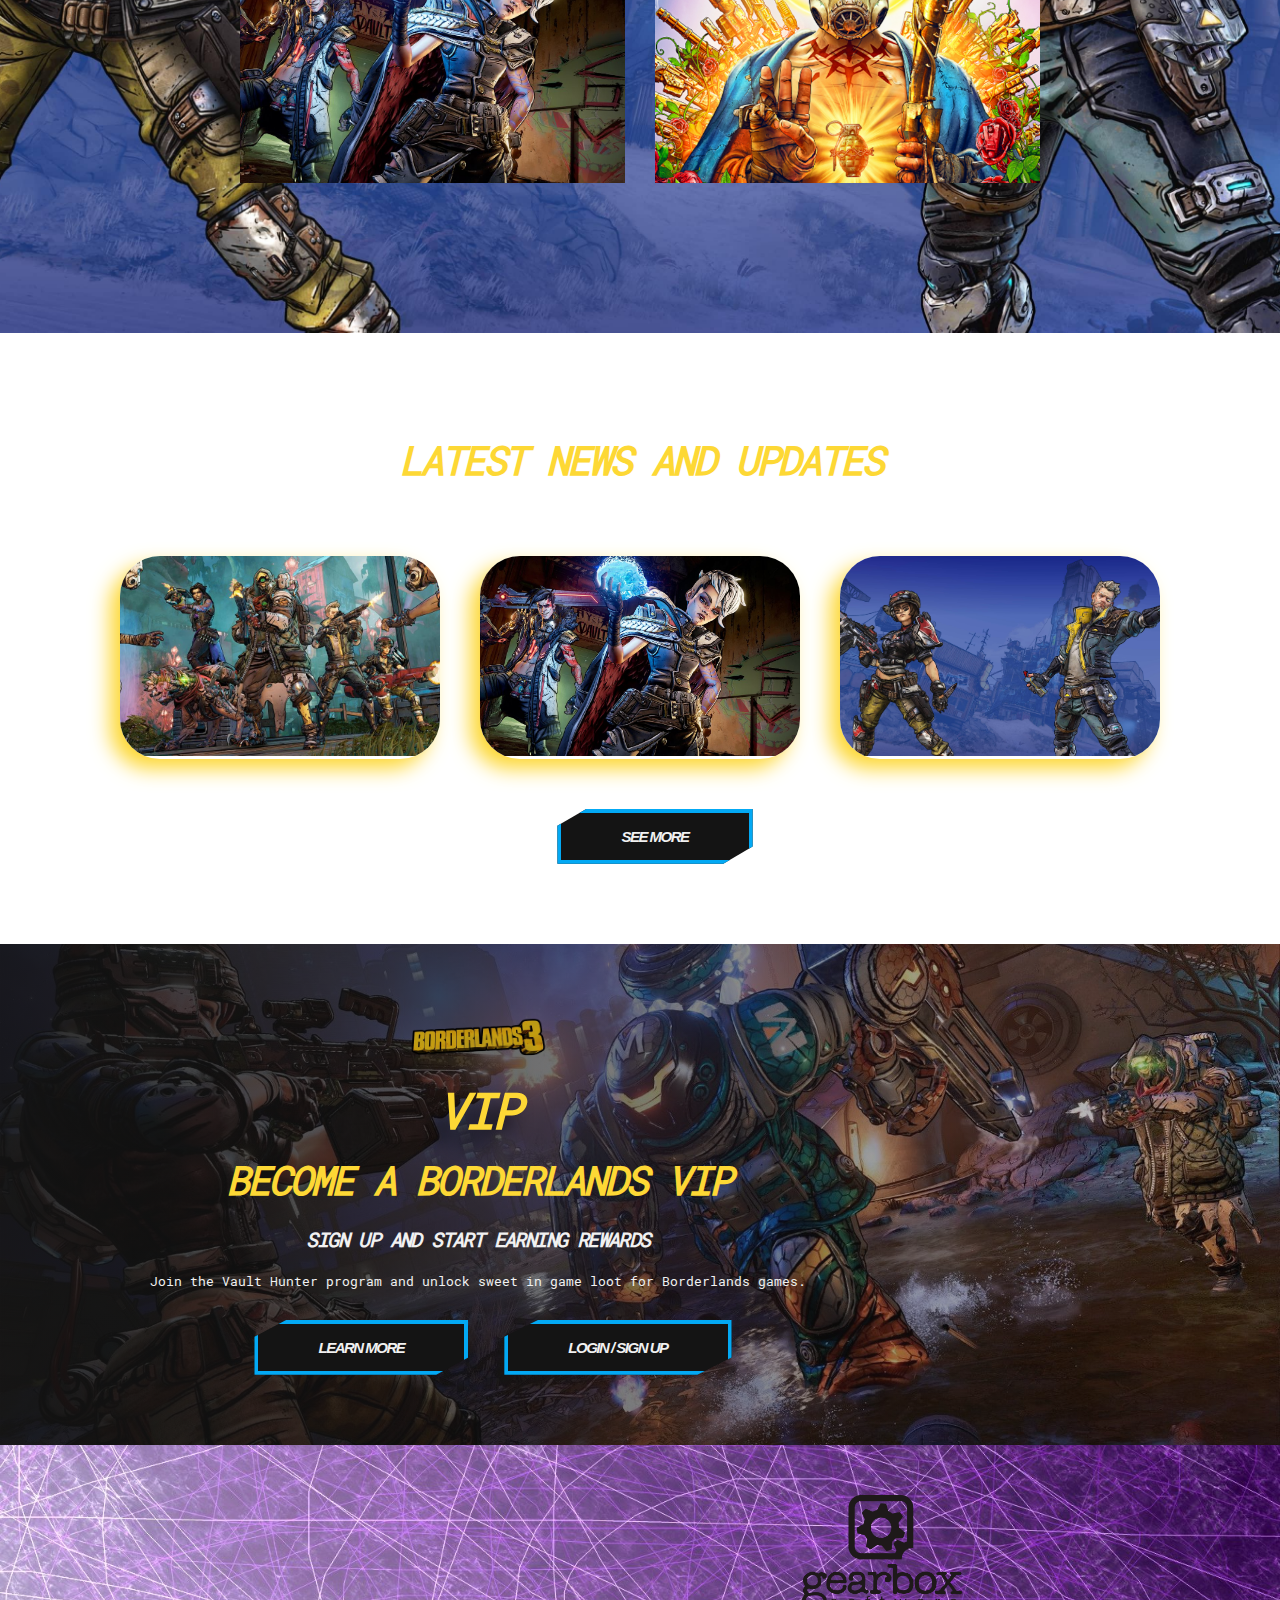
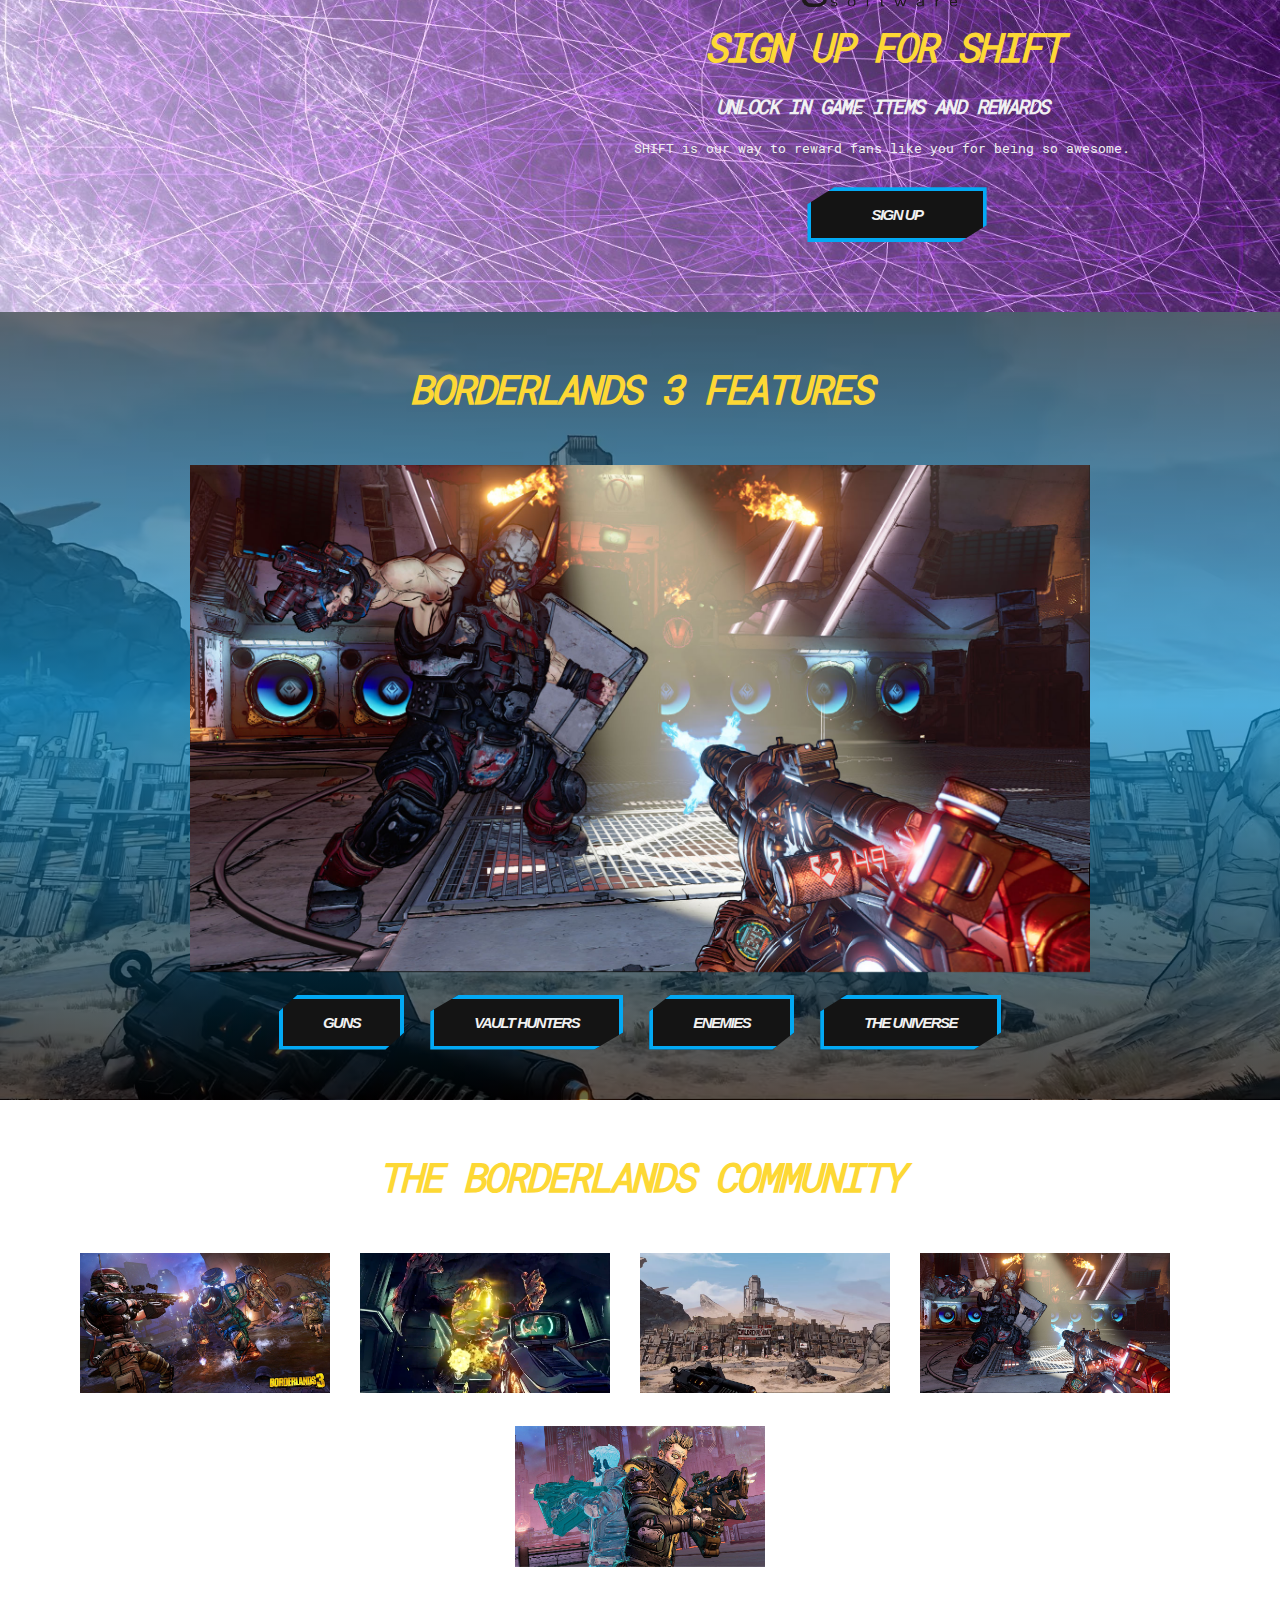
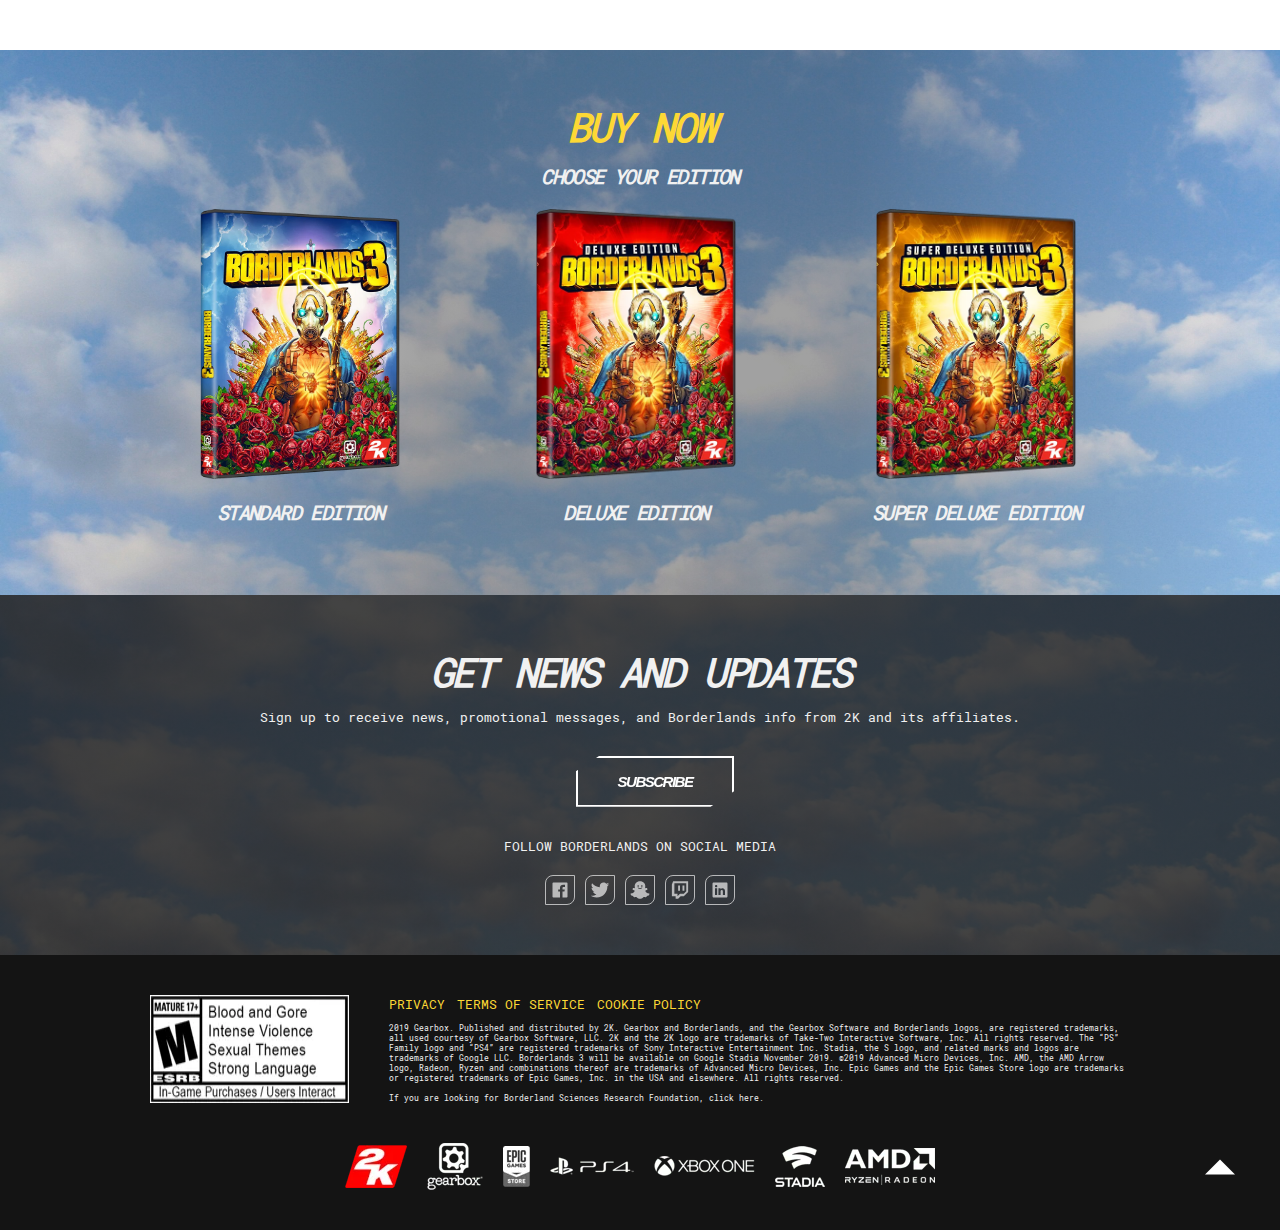
==== commit 145901c6: "Little changes boi" ====
--- a/index.html
+++ b/index.html
@@ -10,11 +10,12 @@
   </head>
   <body>
     <!-- HEADER -->
-    <header class="header">
+    <header class="header" id="header">
       <nav class="header__nav">
         <div class="header__nav-cont">
           <div class="header__logo">
-            <img class="header__logo-img" src="./img/bl3.png" alt="bl3 logo" />
+            <a href="#header">
+            <img class="header__logo-img" src="./img/bl3.png" alt="bl3 logo" /></a>
           </div>
           <ul class="header__list">
             <li class="header__list-items">
@@ -342,7 +343,14 @@
           <img class="footer__logo" src="./img/footer-stadia.webp" alt="logo6">
           <img class="footer__logo" src="./img/footer-amd.webp" alt="logo7">
         </div>
-     
+     <!-- home -->
+     <div class="back">
+<a href="#"><svg class="svg svgdown">
+    <use xlink:href="./icon/sprite.svg#md-arrow-dropleft"></use>
+  </svg>
+</a>
+</div>
+  <!-- home -->
     </footer>
     <!-- footers -->
 <!-- POPUP for subscribe -->
@@ -514,6 +522,7 @@
             </div>
             </div>
 <!-- POPUP for subscribe -->
+
     <script src="app.js"></script>
   </body>
 </html>
--- a/css/main.css
+++ b/css/main.css
@@ -13,6 +13,7 @@
 }
 
 html {
+  scroll-behavior: smooth;
   font-size: 62.5%;
 }
 
@@ -331,6 +332,10 @@
   padding-bottom: 1rem;
 }
 
+.px1 {
+  padding: 0 1rem;
+}
+
 .px2 {
   padding: 0 2rem;
 }
@@ -540,6 +545,50 @@
   }
 }
 
+.back {
+  position: absolute;
+  bottom: 3rem;
+  right: 3rem;
+  cursor: pointer;
+  -webkit-transition: 0.3s ease;
+  transition: 0.3s ease;
+  display: -webkit-box;
+  display: -ms-flexbox;
+  display: flex;
+  -webkit-box-orient: vertical;
+  -webkit-box-direction: normal;
+      -ms-flex-direction: column;
+          flex-direction: column;
+}
+
+.back::after {
+  content: "Back to top";
+  color: white;
+  position: absolute;
+  bottom: -1rem;
+  right: 0;
+  opacity: 0;
+  -webkit-transition: 0.3s ease;
+  transition: 0.3s ease;
+}
+
+.back:hover {
+  color: #fdd835;
+}
+
+.back:hover::after {
+  opacity: 1;
+}
+
+.svgdown {
+  position: relative;
+  width: 6rem;
+  height: 6rem;
+  fill: white;
+  -webkit-transform: rotate(90deg);
+          transform: rotate(90deg);
+}
+
 .header {
   background-color: #141414;
   opacity: 0.9;
@@ -1219,6 +1268,7 @@
 .footer {
   background-color: #141414;
   padding: 4rem 15rem;
+  position: relative;
 }
 
 @media screen and (max-width: 900px) {
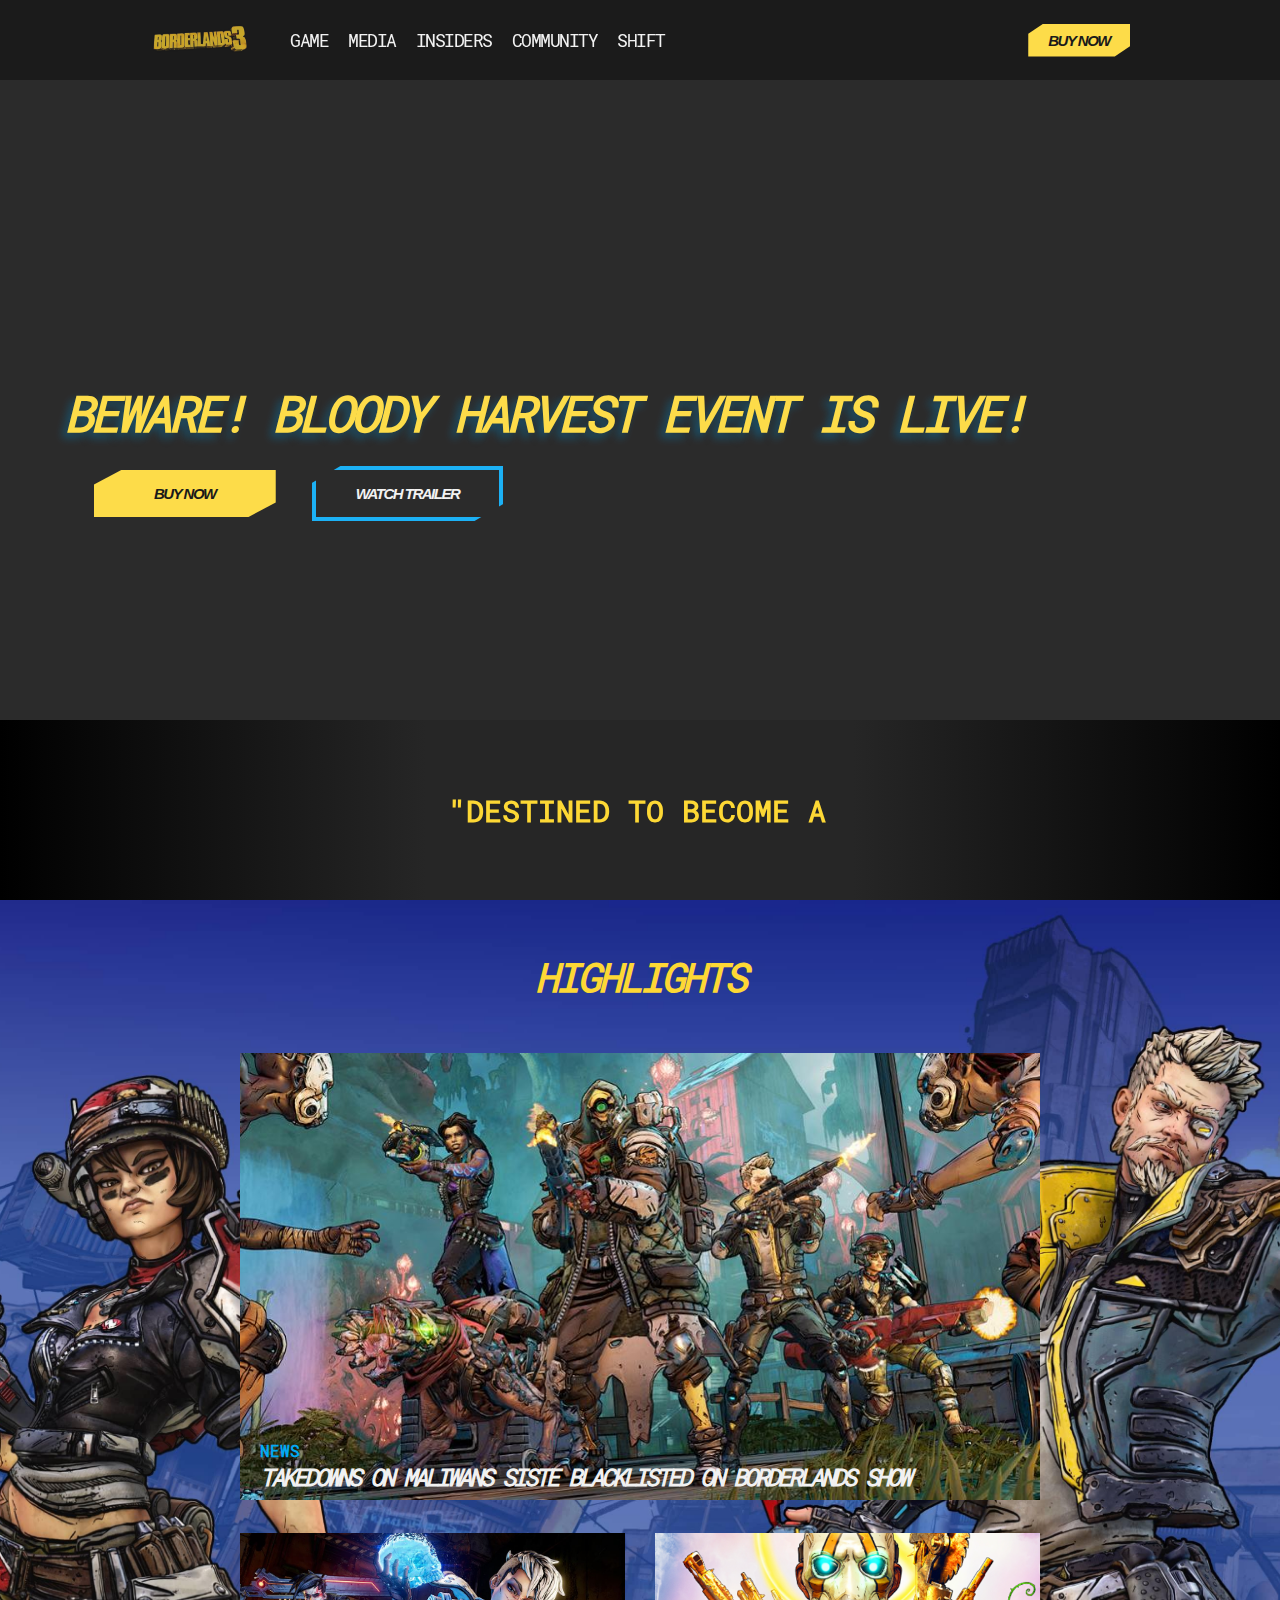
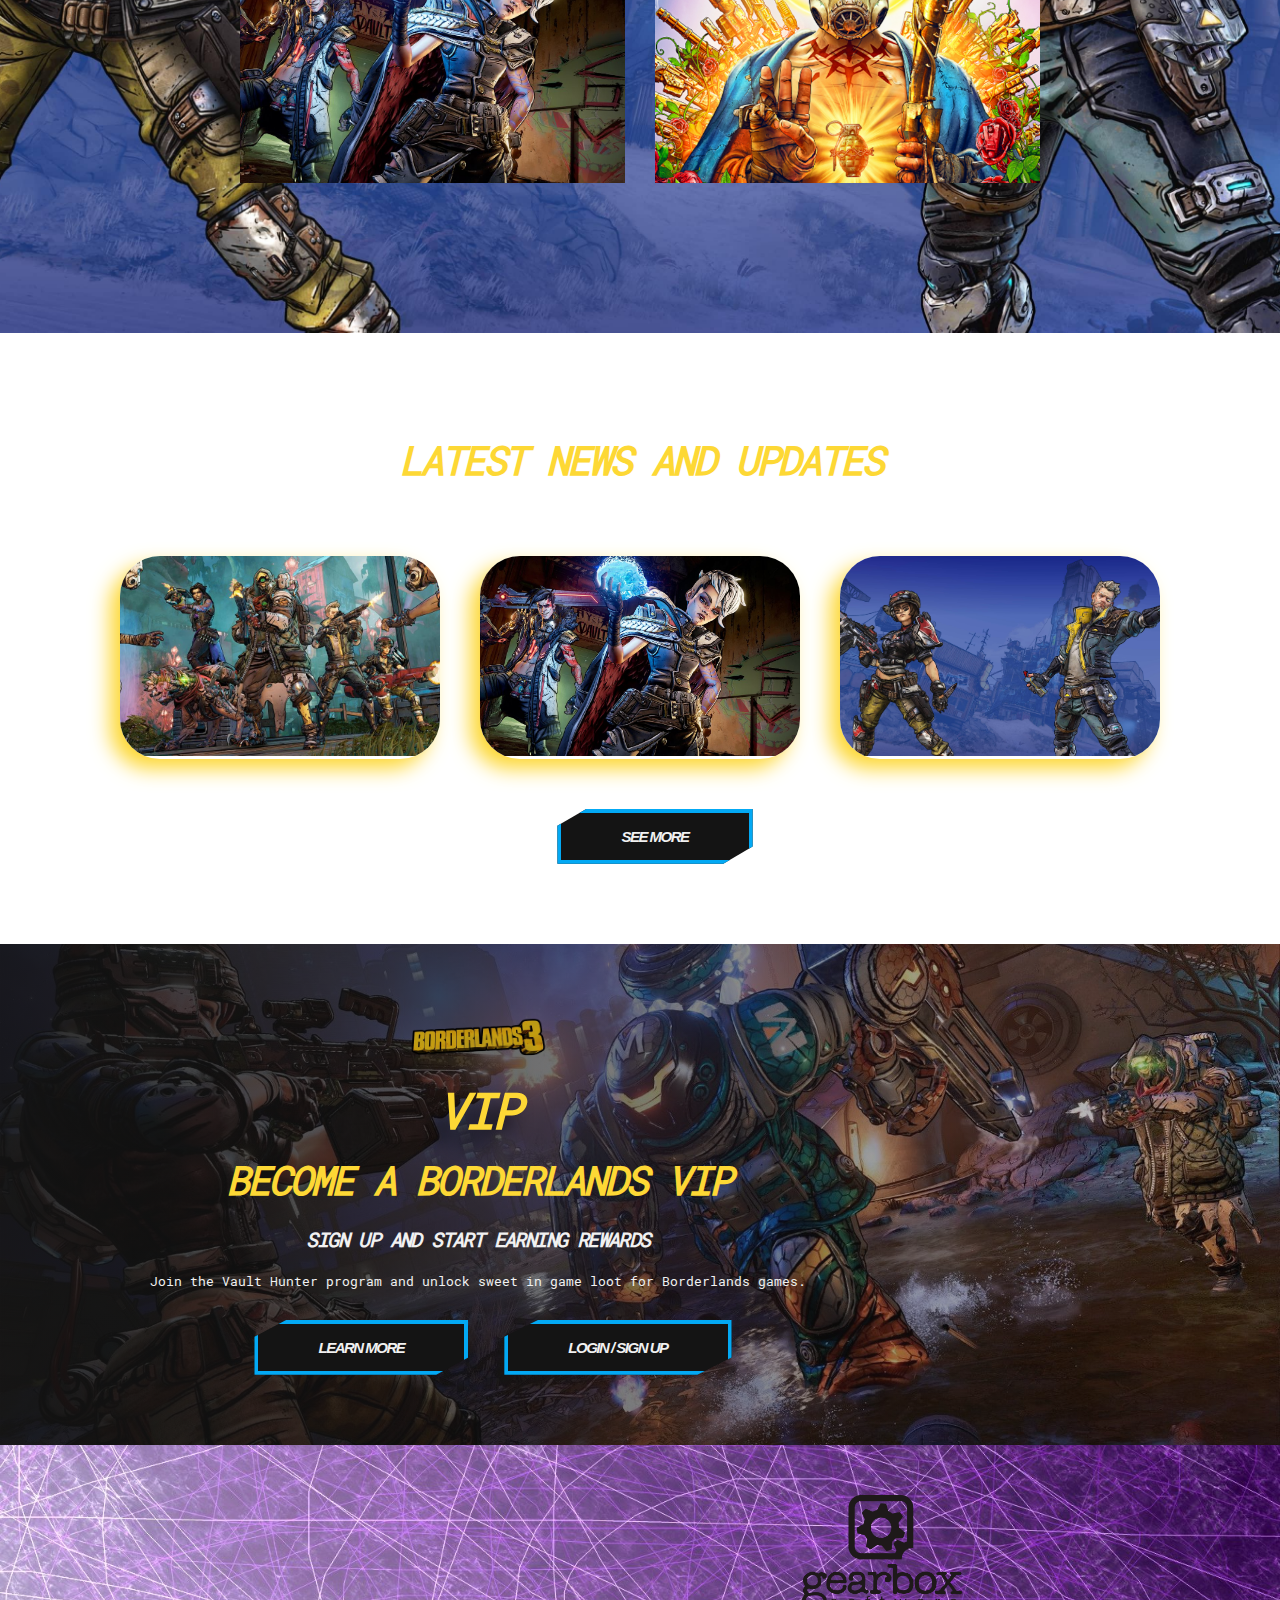
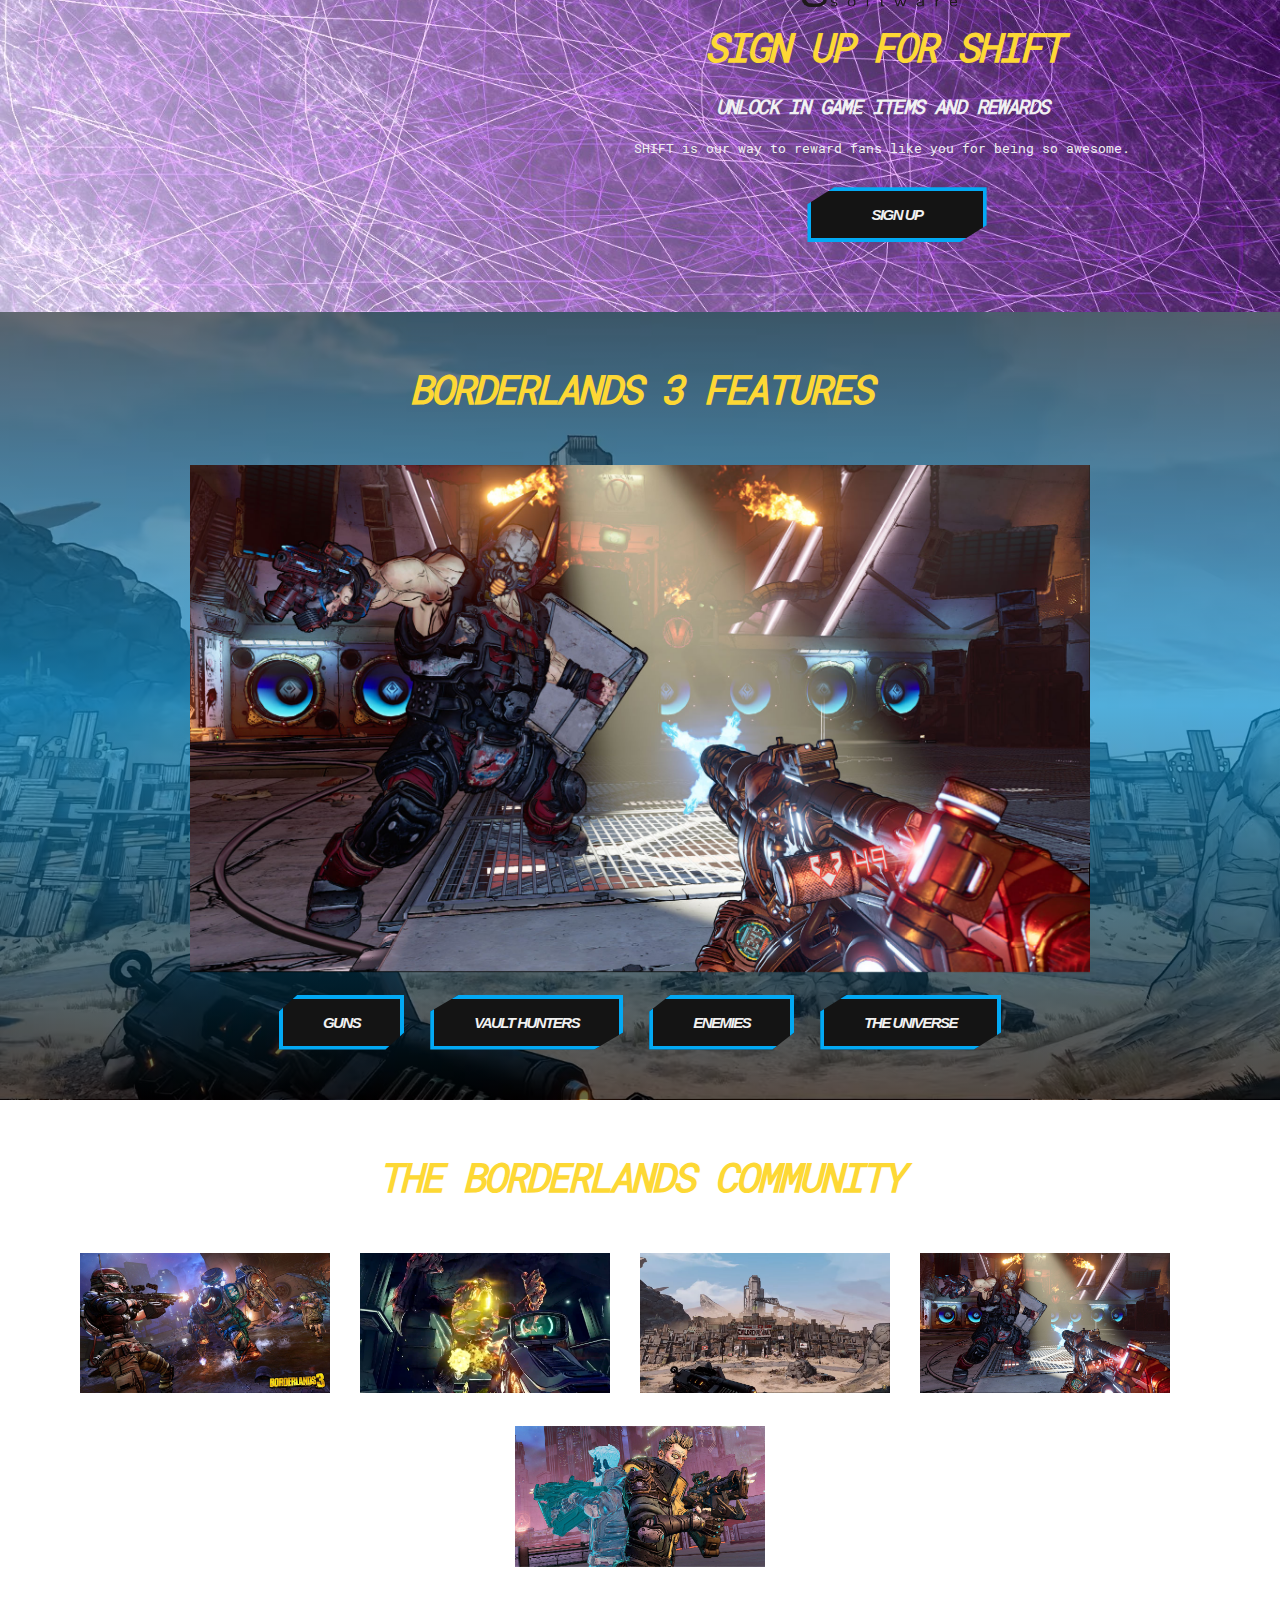
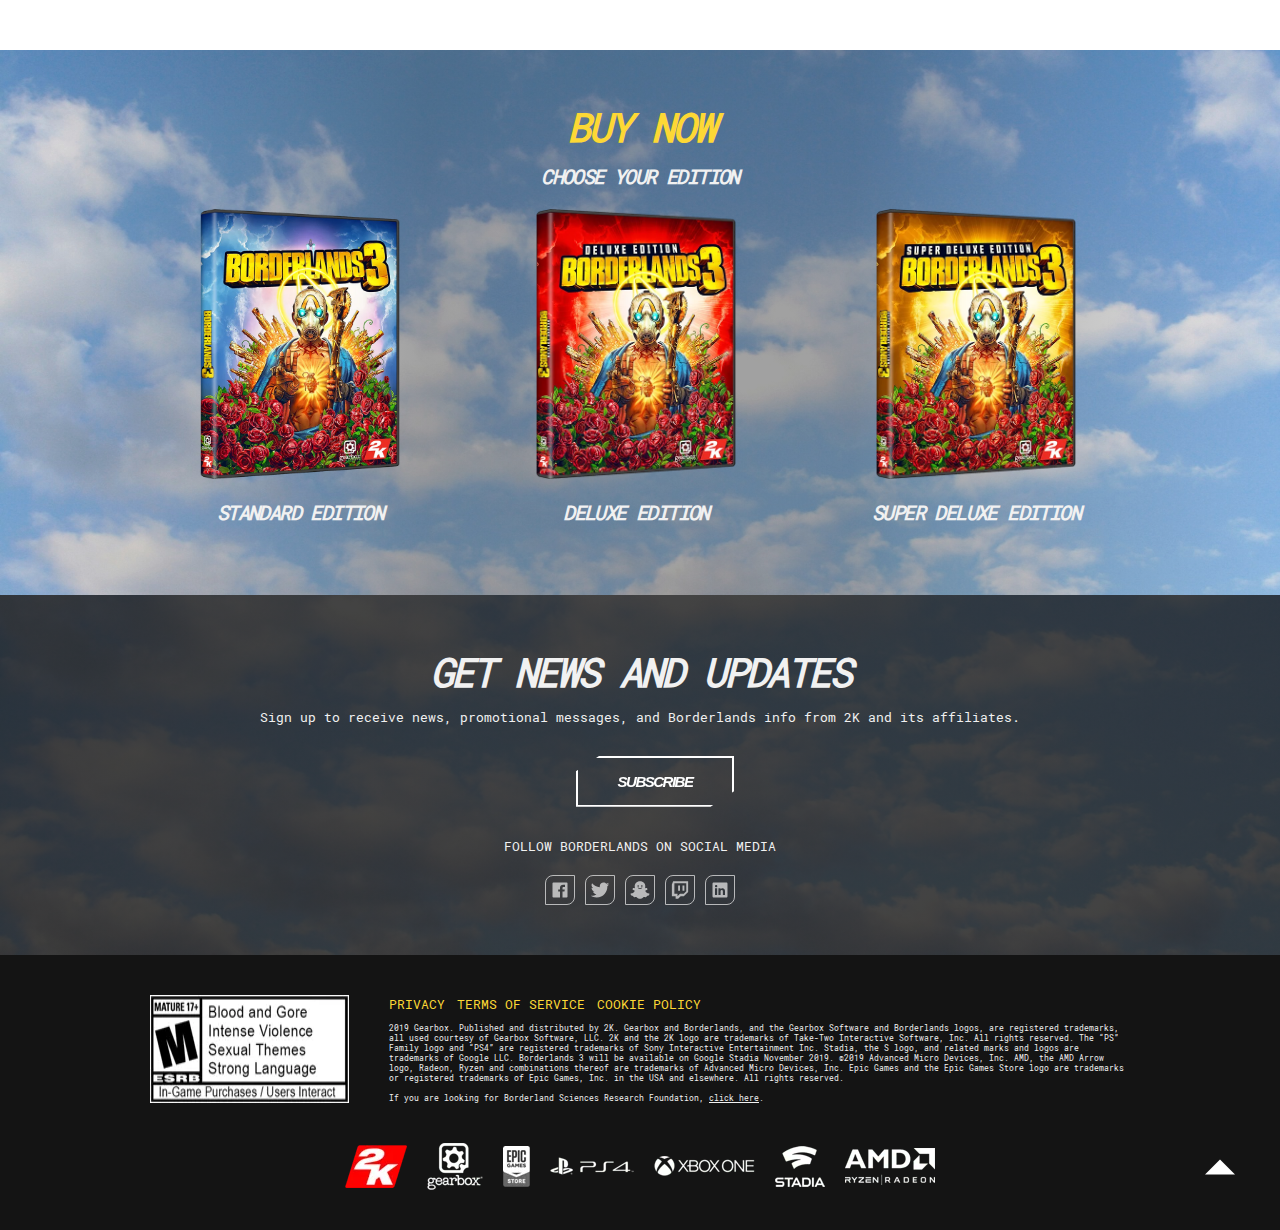
==== commit 53c4338c: "All the popups fixed and created gallery boii" ====
--- a/index.html
+++ b/index.html
@@ -155,8 +155,8 @@
             Join the Vault Hunter program and unlock sweet in game loot for
             Borderlands games.
           </p>
-         <a href="#popup3"> <button class="btn btn--dark btn--p3 my2" >Learn more</button></a>
-         <a href="#popup1""> <button class="btn btn--dark btn--p3 my2" >Login / Sign up</button></a>
+         <a href="#popup3"> <button class="btn btn--dark btn--p3 my2 btn3" >Learn more</button></a>
+         <a href="#popup1"> <button class="btn btn--dark btn--p3 my2 btn1" >Login / Sign up</button></a>
         </div>
       </div>
     </section>
@@ -176,7 +176,7 @@
           <p class="small-p py1">
             SHIFT is our way to reward fans like you for being so awesome.
           </p>
-         <a href="#popup4"><button class="btn btn--dark btn--p3 my2">Sign up</button></a> 
+         <a href="#popup4"><button class="btn btn--dark btn--p3 my2 btn4">Sign up</button></a> 
         </div>
       </div>
     </section>
@@ -211,7 +211,7 @@
         <button class="btn btn--dark btn--p2 " data-target="#vh">
           Vault Hunters
         </button>
-        <button class="btn btn--dark btn--p2 data-target="#enemies">
+        <button class="btn btn--dark btn--p2" data-target="#enemies">
           Enemies
         </button>
         <button class="btn btn--dark btn--p2" data-target="#universe">
@@ -294,7 +294,7 @@
         2K and its affiliates.
       </p>
       <div class="btn--centers">
-        <a href="#popup2"><button class="btn btn--transparent tac btn--p2">Subscribe</button></a>
+        <a href="#popup2"><button class="btn btn--transparent tac btn--p2 btn2">Subscribe</button></a>
       </div>
       <p class="small-p ttu tac my2">Follow borderlands on social media</p>
       <div class="social">
@@ -403,7 +403,7 @@
         </div>
 </div>
 </div>
-<div class="popup" id="popup2">
+<div class="popup popup2" id="popup2">
     <div class="popup__content">
       <div class="popup__exit">
       <h1 class="h1 px3 tal cw">Shift</h1>
--- a/css/main.css
+++ b/css/main.css
@@ -361,16 +361,16 @@
   text-transform: uppercase;
 }
 
-.tdn {
-  text-decoration: none;
-}
-
 .fs1rem {
   font-size: 0.8rem;
 }
 
 .w60 {
   width: 60%;
+}
+
+.shdw {
+  text-shadow: -5px 5px 8px #01405d;
 }
 
 .social {
@@ -414,7 +414,6 @@
   opacity: 0;
   -webkit-transition: 0.4s ease-in-out;
   transition: 0.4s ease-in-out;
-  overflow-y: hidden;
 }
 
 .popup:target {
@@ -561,6 +560,15 @@
           flex-direction: column;
 }
 
+@media screen and (max-width: 900px) {
+  .back {
+    bottom: 2rem;
+    right: 50%;
+    -webkit-transform: translatex(50%);
+            transform: translatex(50%);
+  }
+}
+
 .back::after {
   content: "Back to top";
   color: white;
@@ -570,6 +578,13 @@
   opacity: 0;
   -webkit-transition: 0.3s ease;
   transition: 0.3s ease;
+}
+
+@media screen and (max-width: 900px) {
+  .back::after {
+    bottom: 0;
+    opacity: 1;
+  }
 }
 
 .back:hover {
@@ -1273,7 +1288,7 @@
 
 @media screen and (max-width: 900px) {
   .footer {
-    padding: 4rem 5rem;
+    padding: 4rem 10rem 10rem 10rem;
   }
 }
 
@@ -1357,4 +1372,166 @@
     width: 7rem;
   }
 }
+
+.header--media {
+  height: auto;
+  width: 100%;
+  background-image: -webkit-gradient(linear, left top, left bottom, from(rgba(0, 0, 0, 0.5)), color-stop(rgba(3, 169, 244, 0.6)), to(rgba(0, 0, 0, 0.6))), url("../img/pandora.png");
+  background-image: linear-gradient(rgba(0, 0, 0, 0.5), rgba(3, 169, 244, 0.6), rgba(0, 0, 0, 0.6)), url("../img/pandora.png");
+  background-position: center;
+  background-size: cover;
+}
+
+.header--media__gallery {
+  padding: 3rem 0 8rem 0;
+  margin: 0 auto;
+  max-width: 100rem;
+  display: -ms-grid;
+  display: grid;
+  -ms-grid-columns: (1fr)[4];
+      grid-template-columns: repeat(4, 1fr);
+  -ms-grid-rows: (1fr)[5];
+      grid-template-rows: repeat(5, 1fr);
+  grid-gap: 2rem;
+      grid-template-areas: "img1 img2 img2 img5"+ "img4 img4 img6 img6"+ "img9 img9 img3 img3"+ "img9 img9 img8 img8"+ "img7 img7 img7 img7";
+}
+
+.header--media__svg {
+  width: 4rem;
+  height: 4rem;
+  fill: rgba(241, 241, 241, 0);
+  -webkit-transition: 0.4s ease;
+  transition: 0.4s ease;
+}
+
+.image {
+  height: 25rem;
+  width: 100%;
+  position: relative;
+  display: -webkit-box;
+  display: -ms-flexbox;
+  display: flex;
+  -webkit-box-pack: center;
+      -ms-flex-pack: center;
+          justify-content: center;
+  -webkit-box-align: center;
+      -ms-flex-align: center;
+          align-items: center;
+  -webkit-transition: 0.4s ease;
+  transition: 0.4s ease;
+}
+
+.image::before {
+  content: "";
+  position: absolute;
+  top: 0;
+  left: 0;
+  width: 100%;
+  height: 100%;
+  background-color: rgba(20, 20, 20, 0);
+  -webkit-transition: 0.4s ease;
+  transition: 0.4s ease;
+}
+
+.image:hover::before {
+  background-color: rgba(20, 20, 20, 0.6);
+}
+
+.image:hover .header--media__svg {
+  fill: #f1f1f1;
+}
+
+.img-1 {
+  background: url("../img/3519480-3518478-screen+shot+2019-04-03+at+11.43.22.png");
+  -ms-grid-row: 1;
+  -ms-grid-column: 1;
+  grid-area: img1;
+  background-position: center;
+  background-size: cover;
+}
+
+.img-2 {
+  background: url("../img/2KGMKT_BL3_Launch_Screenshots_CalypsoTwins_3840x2160.0.jpg");
+  -ms-grid-row: 1;
+  -ms-grid-column: 2;
+  -ms-grid-column-span: 2;
+  grid-area: img2;
+  background-position: center;
+  background-size: cover;
+}
+
+.img-3 {
+  background: url("../img/960x0.jpg");
+  -ms-grid-row: 3;
+  -ms-grid-column: 3;
+  -ms-grid-column-span: 2;
+  grid-area: img3;
+  background-position: center;
+  background-size: cover;
+}
+
+.img-4 {
+  background: url("../img/Borderlands-3_02.jpg");
+  -ms-grid-row: 2;
+  -ms-grid-column: 1;
+  -ms-grid-column-span: 2;
+  grid-area: img4;
+  background-position: center;
+  background-size: cover;
+}
+
+.img-5 {
+  background: url("../img/enemies.jpg");
+  -ms-grid-row: 1;
+  -ms-grid-column: 4;
+  grid-area: img5;
+  background-position: center;
+  background-size: cover;
+}
+
+.img-6 {
+  background: url("../img/mouthpiece.png");
+  -ms-grid-row: 2;
+  -ms-grid-column: 3;
+  -ms-grid-column-span: 2;
+  grid-area: img6;
+  background-position: center;
+  background-size: cover;
+}
+
+.img-7 {
+  background: url("../img/pandora.png");
+  -ms-grid-row: 5;
+  -ms-grid-column: 1;
+  -ms-grid-column-span: 4;
+  grid-area: img7;
+  background-position: center;
+  background-size: cover;
+}
+
+.img-8 {
+  background: url("../img/y9laa5owgaq21.jpg");
+  -ms-grid-row: 4;
+  -ms-grid-column: 3;
+  -ms-grid-column-span: 2;
+  grid-area: img8;
+  background-position: center;
+  background-size: cover;
+}
+
+.img-9 {
+  background: url("../img/zane.jpg");
+  -ms-grid-row: 3;
+  -ms-grid-row-span: 2;
+  -ms-grid-column: 1;
+  -ms-grid-column-span: 2;
+  grid-area: img9;
+  background-position: center;
+  background-size: cover;
+  height: auto;
+}
 /*# sourceMappingURL=main.css.map */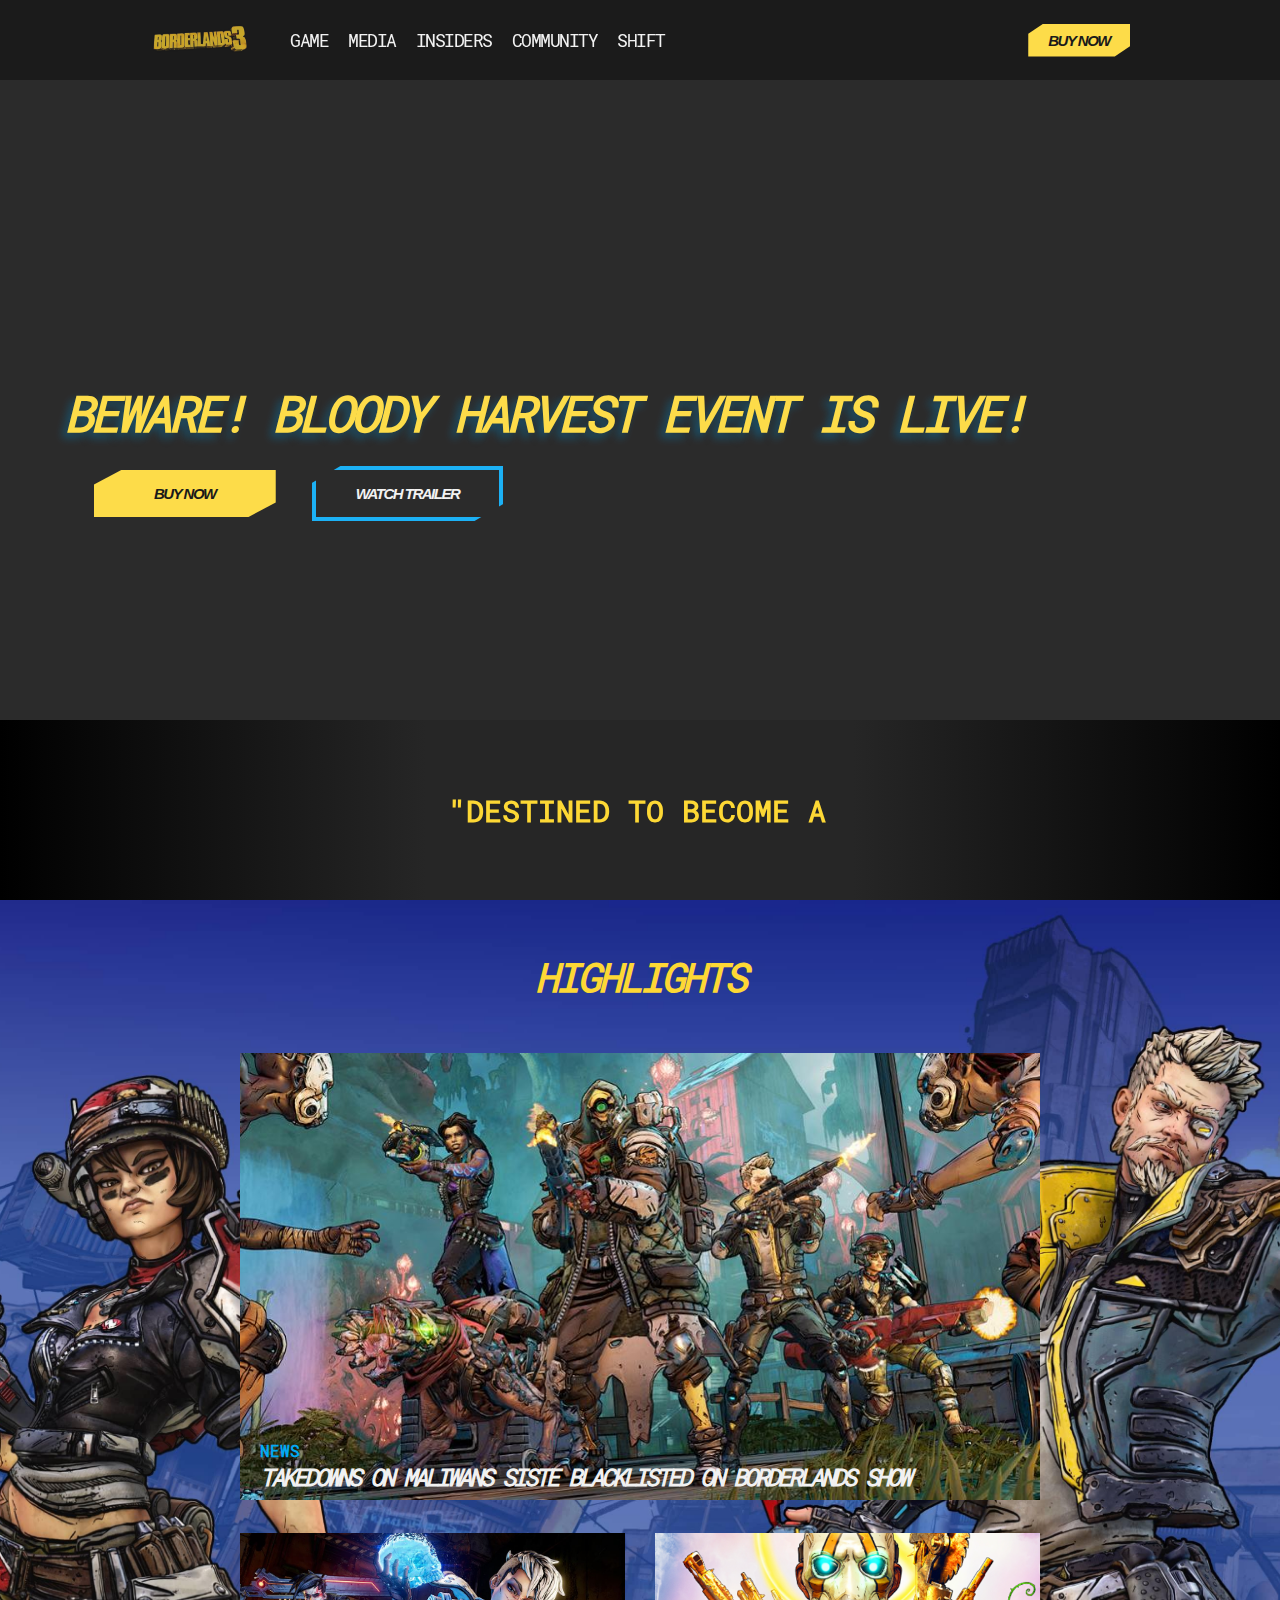
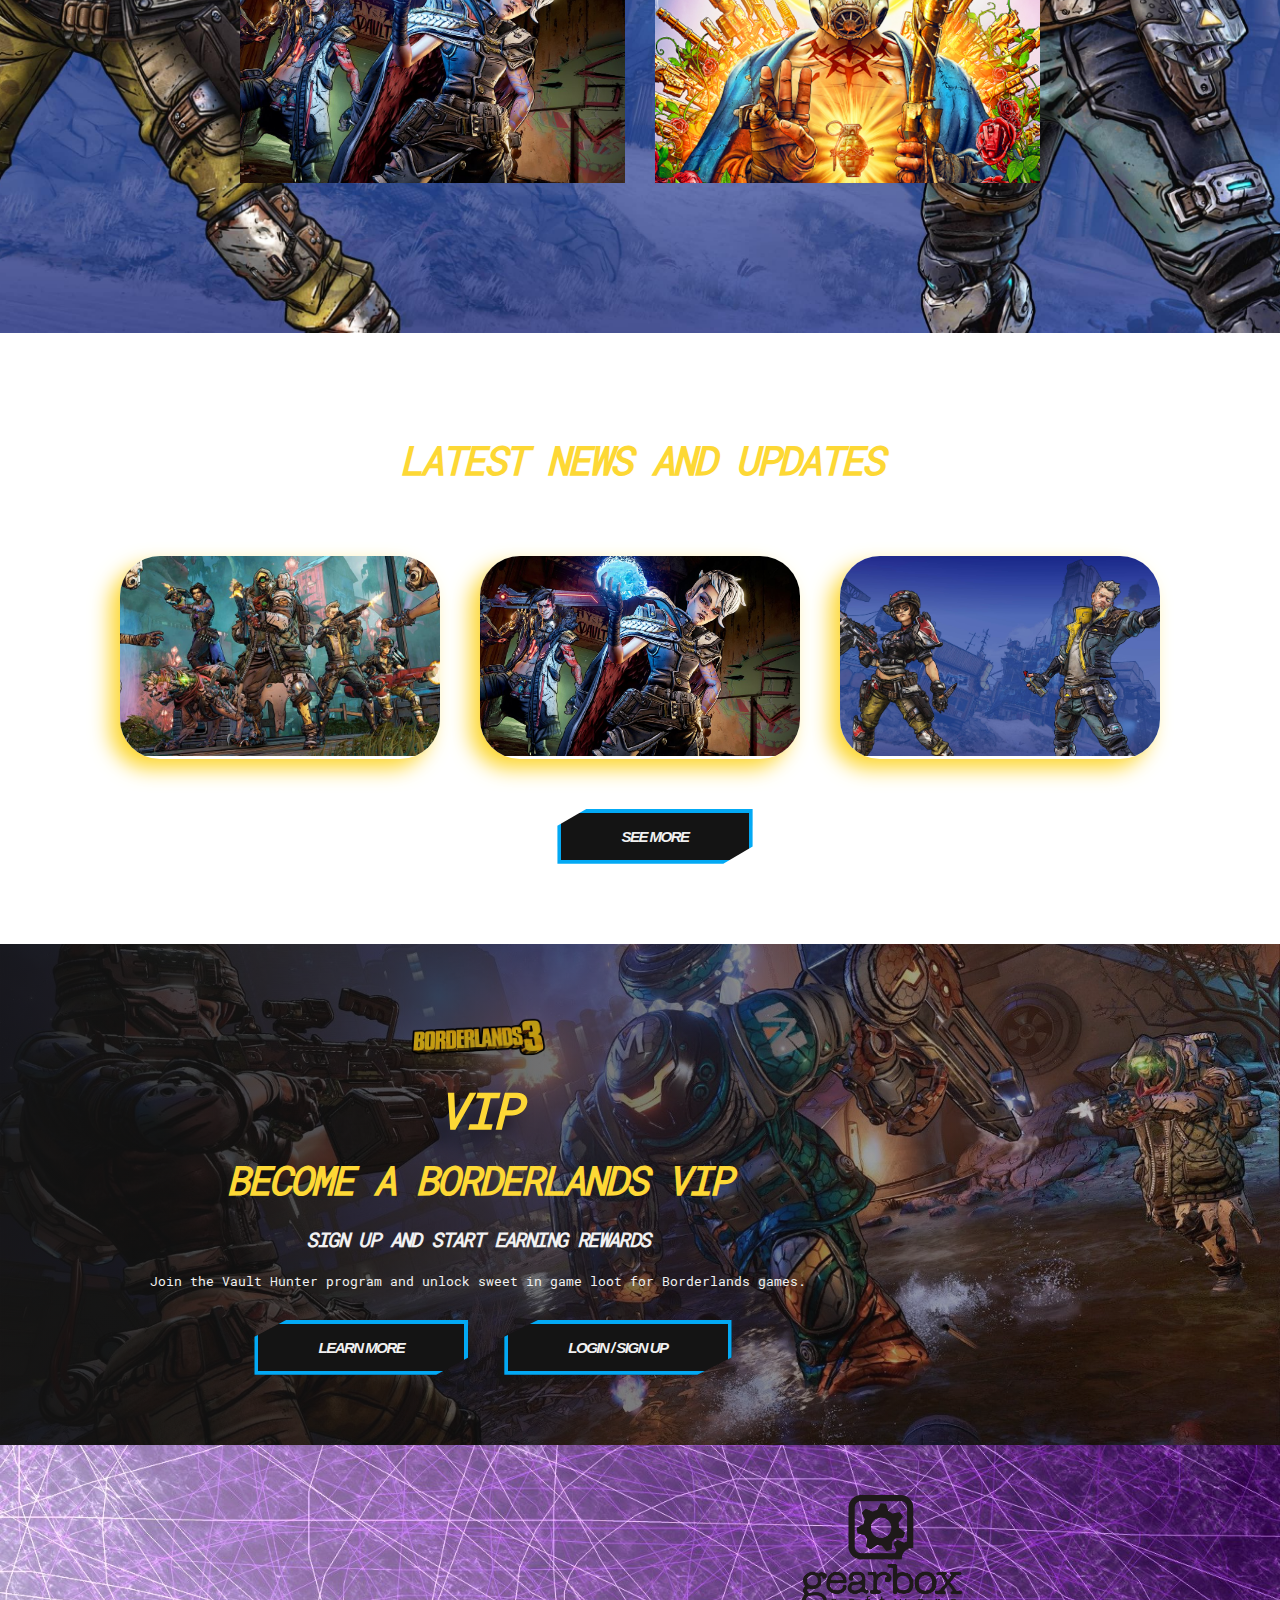
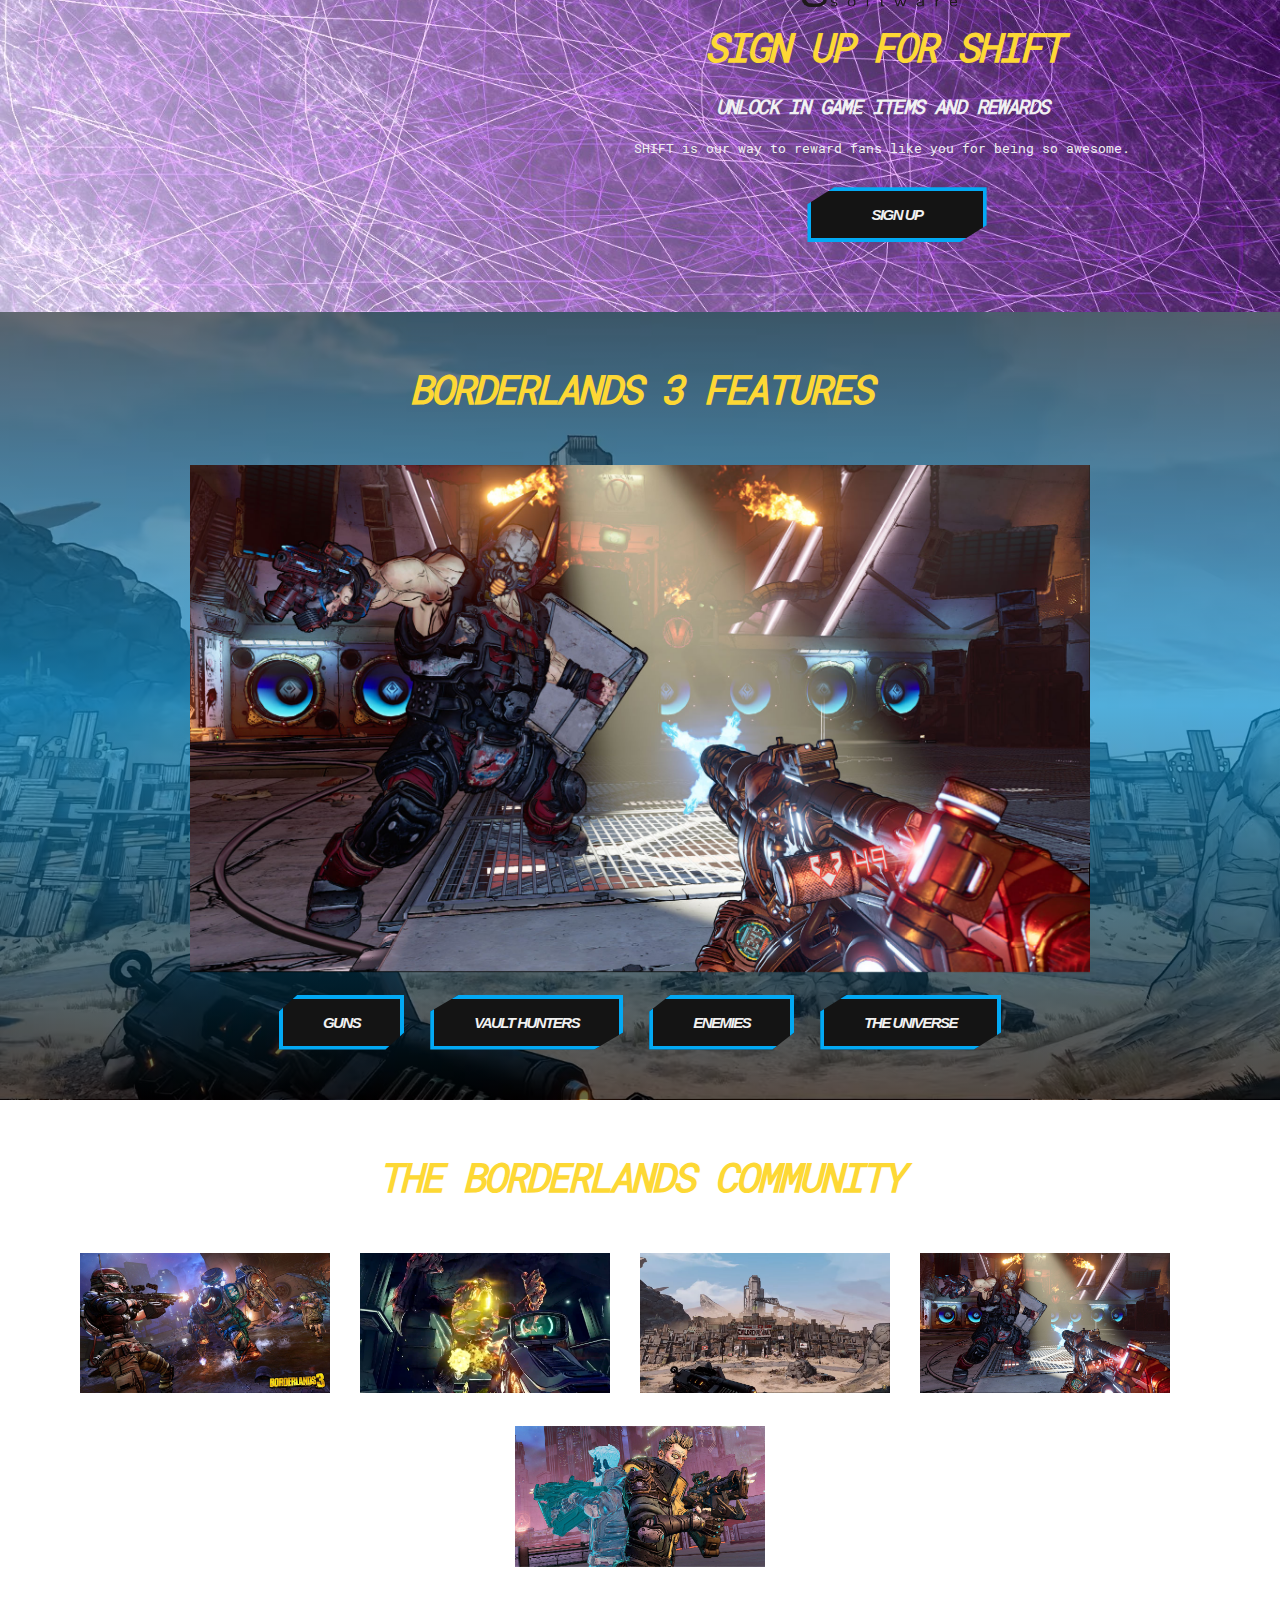
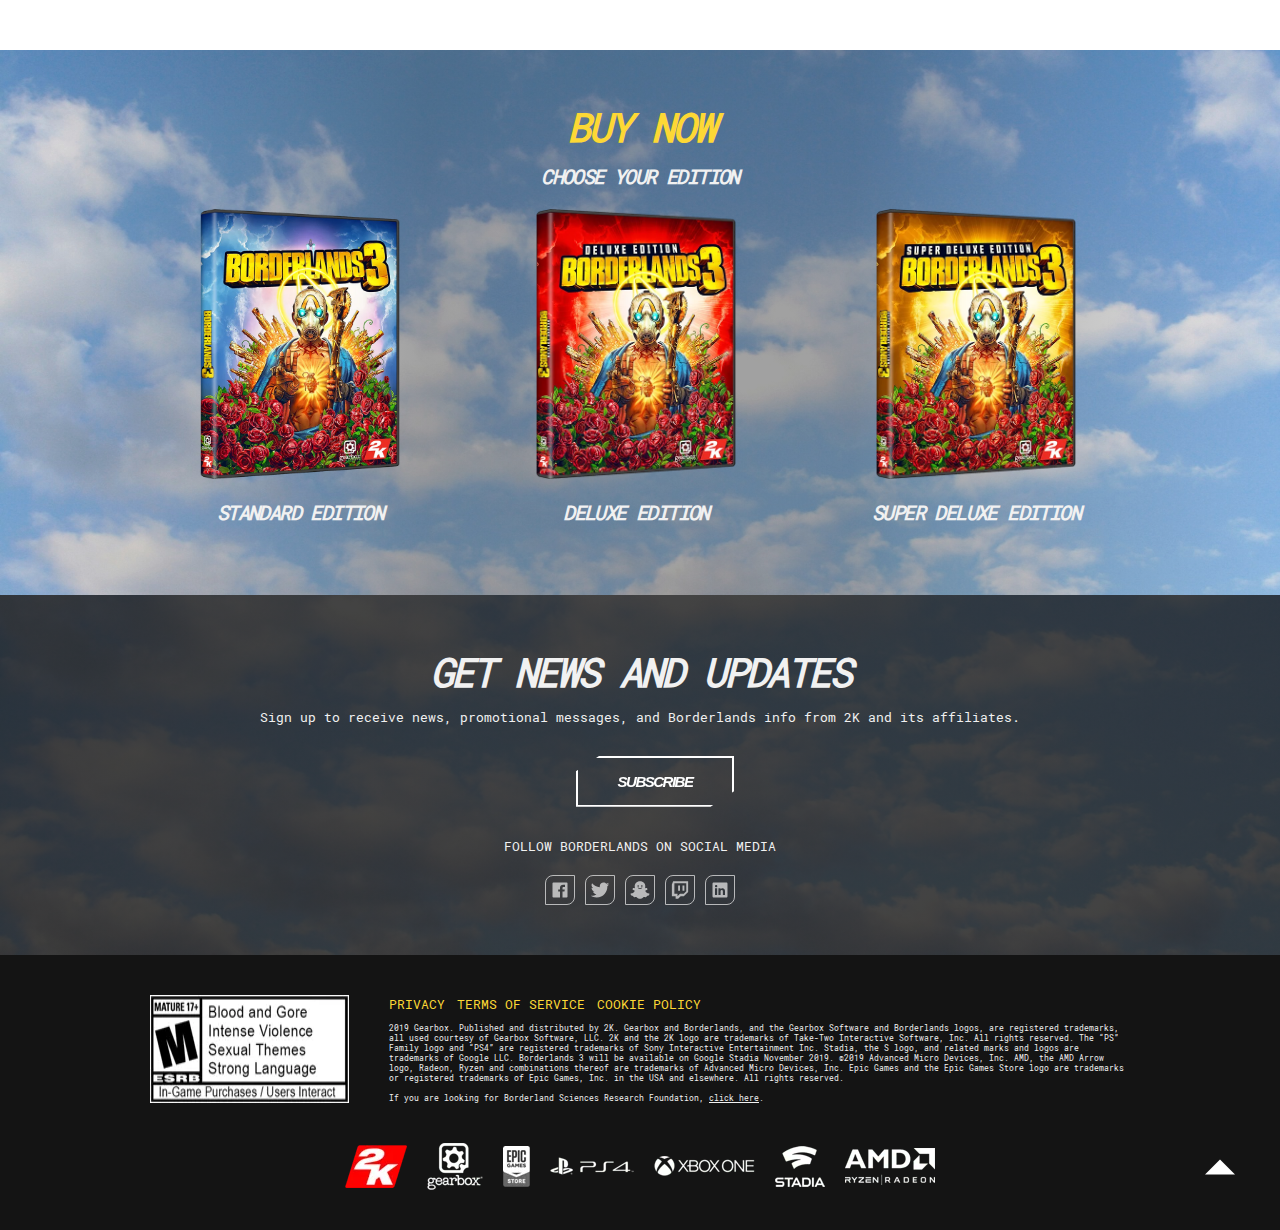
==== commit 6f996b5f: "Changed buttons in forms" ====
--- a/index.html
+++ b/index.html
@@ -375,7 +375,7 @@
       <label for="checkbox">Remember me</label>
     </div>
     <div class="btn--center my1">
-<button class="btn btn--dark btn--p3">Sign in</button></div>
+<button type="submit" class="btn btn--dark btn--p3">Sign in</button></div>
   </form>
   <p class="small-p tac pb4rem">Or</p>
   <div class="social my2">
@@ -398,8 +398,8 @@
     <p class="small-p cb tac bb py2">Forgot your password?</p>
     <div class="btn--center ">
       <button class="btn btn--dark btn--p3">Create new account</button></div>
-      <div class="btn--center">
-      <p class="small-p fs1rem tac w60">© 2018 Gearbox Software, LLC. SHiFT is trademark of Gearbox Software, LLC. The Playstation Network logo is a registered trademark of Sony Computer Entertainment Inc. The Xbox LIVE logo is a registered trademark of Microsoft Corporation. The Steam logo is a registered trademark of Valve Corporation. All rights reserved.
+      <div class="btn--centerz">
+      <p class="small-p fs1rem w60">© 2018 Gearbox Software, LLC. SHiFT is trademark of Gearbox Software, LLC. The Playstation Network logo is a registered trademark of Sony Computer Entertainment Inc. The Xbox LIVE logo is a registered trademark of Microsoft Corporation. The Steam logo is a registered trademark of Valve Corporation. All rights reserved.
         </div>
 </div>
 </div>
@@ -446,7 +446,7 @@
         <p class="small-p cb tac bb py2">Forgot your password?</p>
         <div class="btn--center ">
           <button class="btn btn--dark btn--p3">Create new account</button></div>
-          <div class="btn--center">
+          <div class="btn--centerz">
           <p class="small-p fs1rem tac w60">© 2018 Gearbox Software, LLC. SHiFT is trademark of Gearbox Software, LLC. The Playstation Network logo is a registered trademark of Sony Computer Entertainment Inc. The Xbox LIVE logo is a registered trademark of Microsoft Corporation. The Steam logo is a registered trademark of Valve Corporation. All rights reserved.
             </div>
     </div>
@@ -516,7 +516,7 @@
                 <p class="small-p cb tac bb py2">Forgot your password?</p>
                 <div class="btn--center ">
                   <button class="btn btn--dark btn--p3">Create new account</button></div>
-                  <div class="btn--center">
+                  <div class="btn--centerz">
                   <p class="small-p fs1rem tac w60">© 2018 Gearbox Software, LLC. SHiFT is trademark of Gearbox Software, LLC. The Playstation Network logo is a registered trademark of Sony Computer Entertainment Inc. The Xbox LIVE logo is a registered trademark of Microsoft Corporation. The Steam logo is a registered trademark of Valve Corporation. All rights reserved.
                     </div>
             </div>
--- a/css/main.css
+++ b/css/main.css
@@ -156,6 +156,13 @@
 }
 
 .btn--center {
+  display: block;
+  text-align: center;
+  margin: 3rem 0;
+  cursor: pointer;
+}
+
+.btn--centerz {
   display: -webkit-box;
   display: -ms-flexbox;
   display: flex;
@@ -1404,8 +1411,11 @@
   width: 4rem;
   height: 4rem;
   fill: rgba(241, 241, 241, 0);
-  -webkit-transition: 0.4s ease;
-  transition: 0.4s ease;
+  -webkit-transition: fill 0.4s ease, -webkit-transform 1.2s ease;
+  transition: fill 0.4s ease, -webkit-transform 1.2s ease;
+  transition: fill 0.4s ease, transform 1.2s ease;
+  transition: fill 0.4s ease, transform 1.2s ease, -webkit-transform 1.2s ease;
+  z-index: 1111;
 }
 
 .image {
@@ -1443,6 +1453,8 @@
 
 .image:hover .header--media__svg {
   fill: #f1f1f1;
+  -webkit-transform: scale(1.4);
+          transform: scale(1.4);
 }
 
 .img-1 {
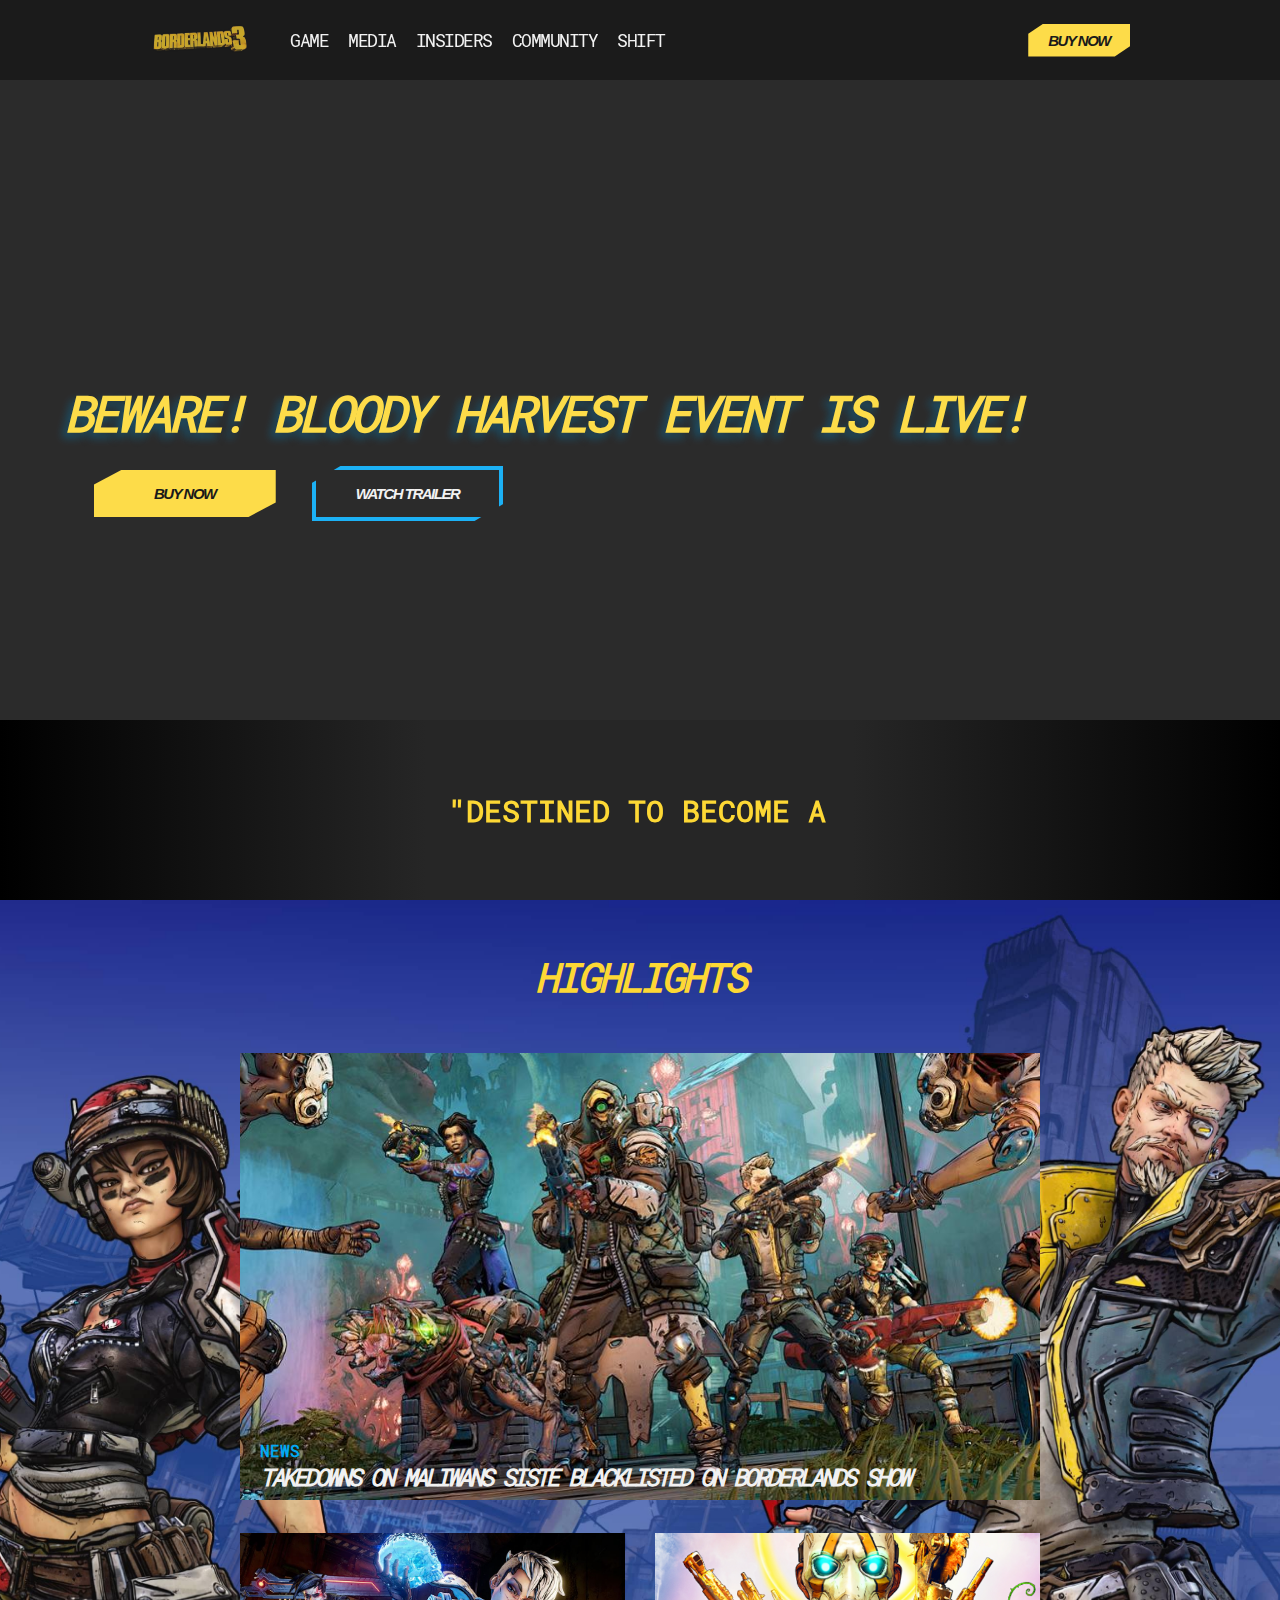
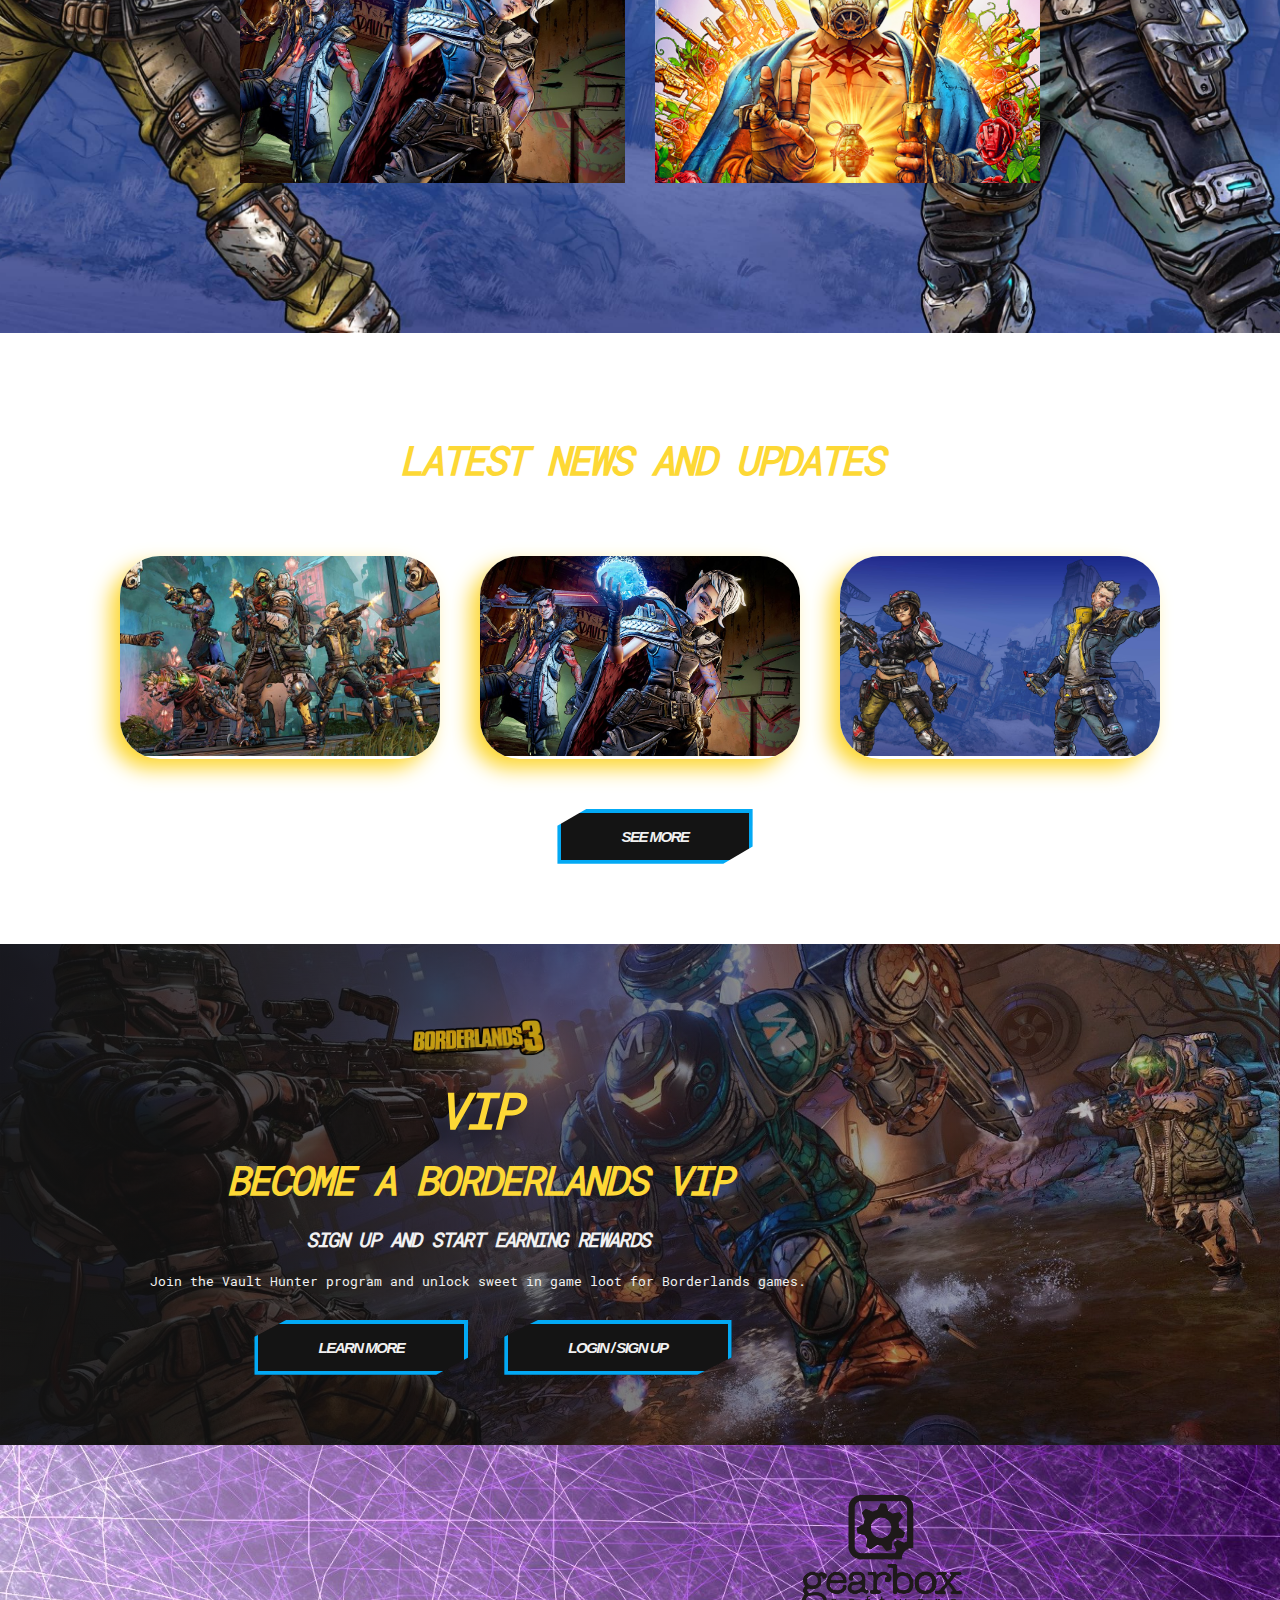
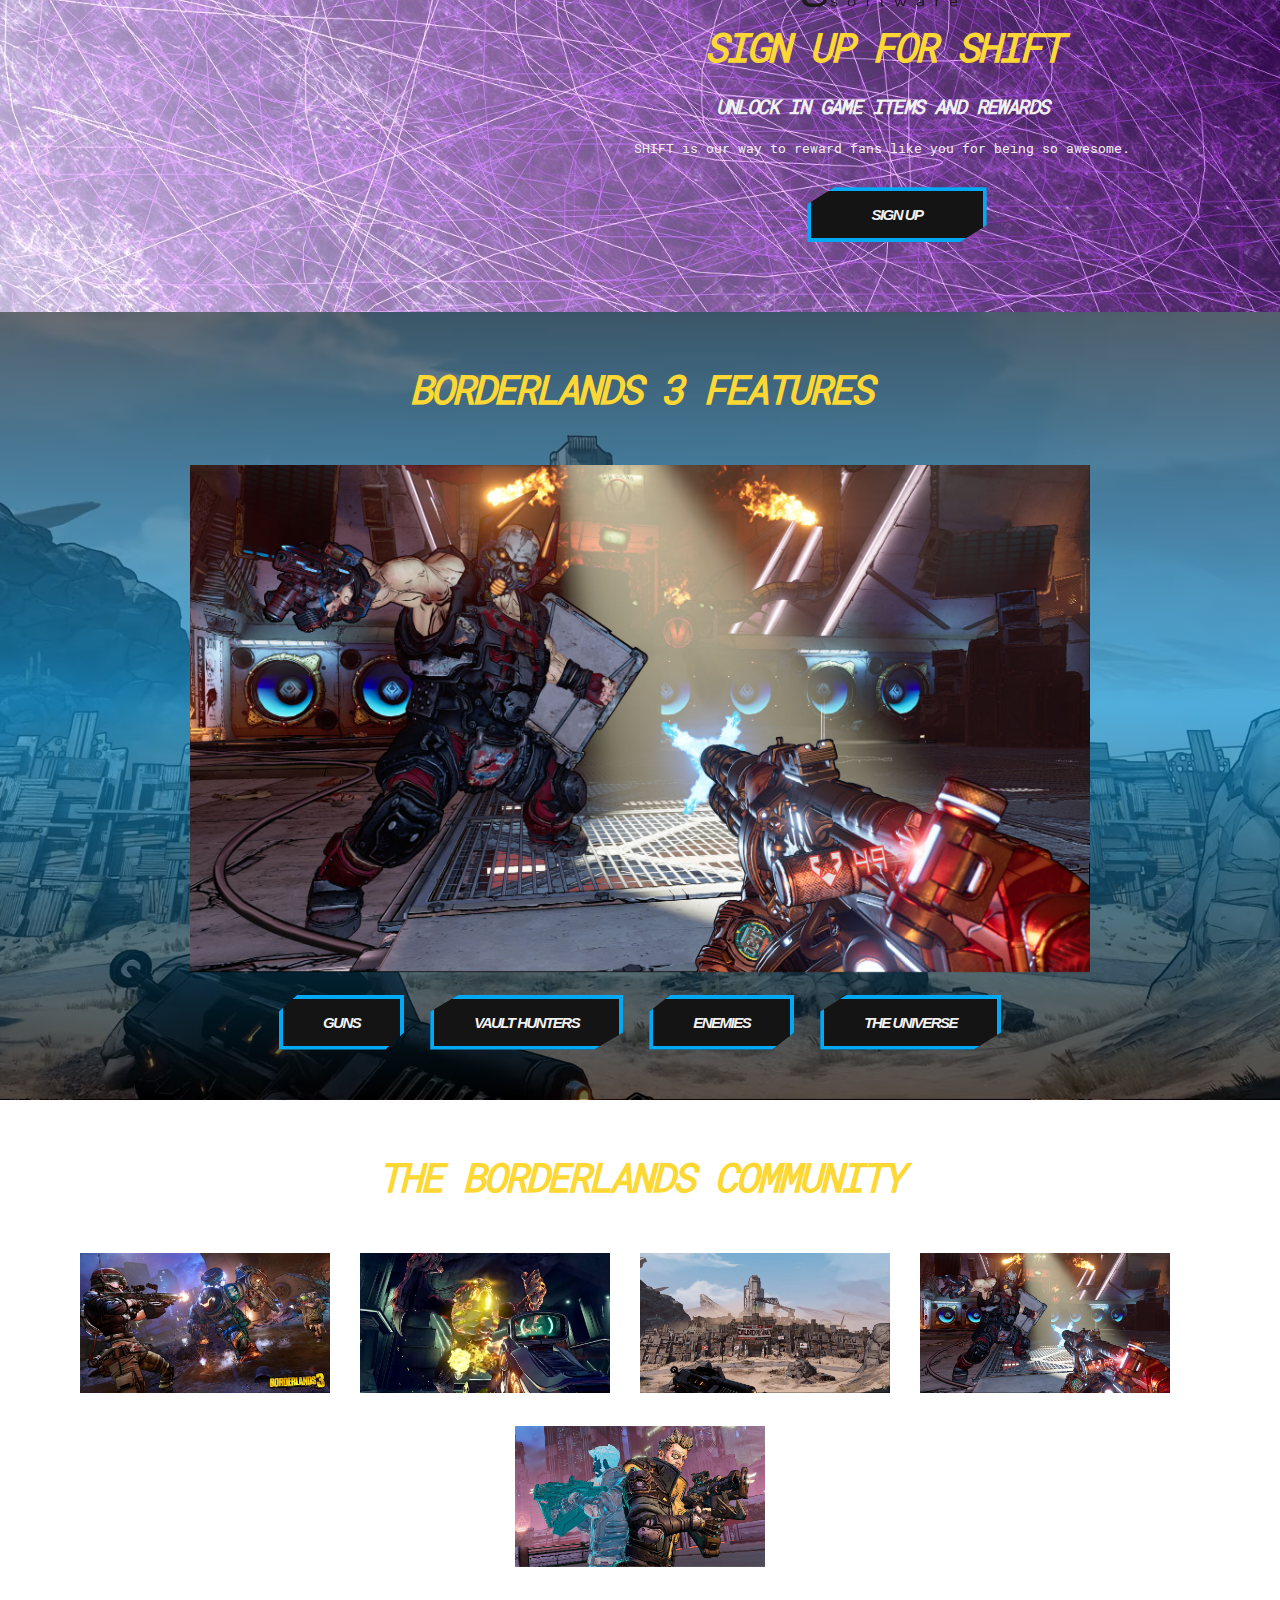
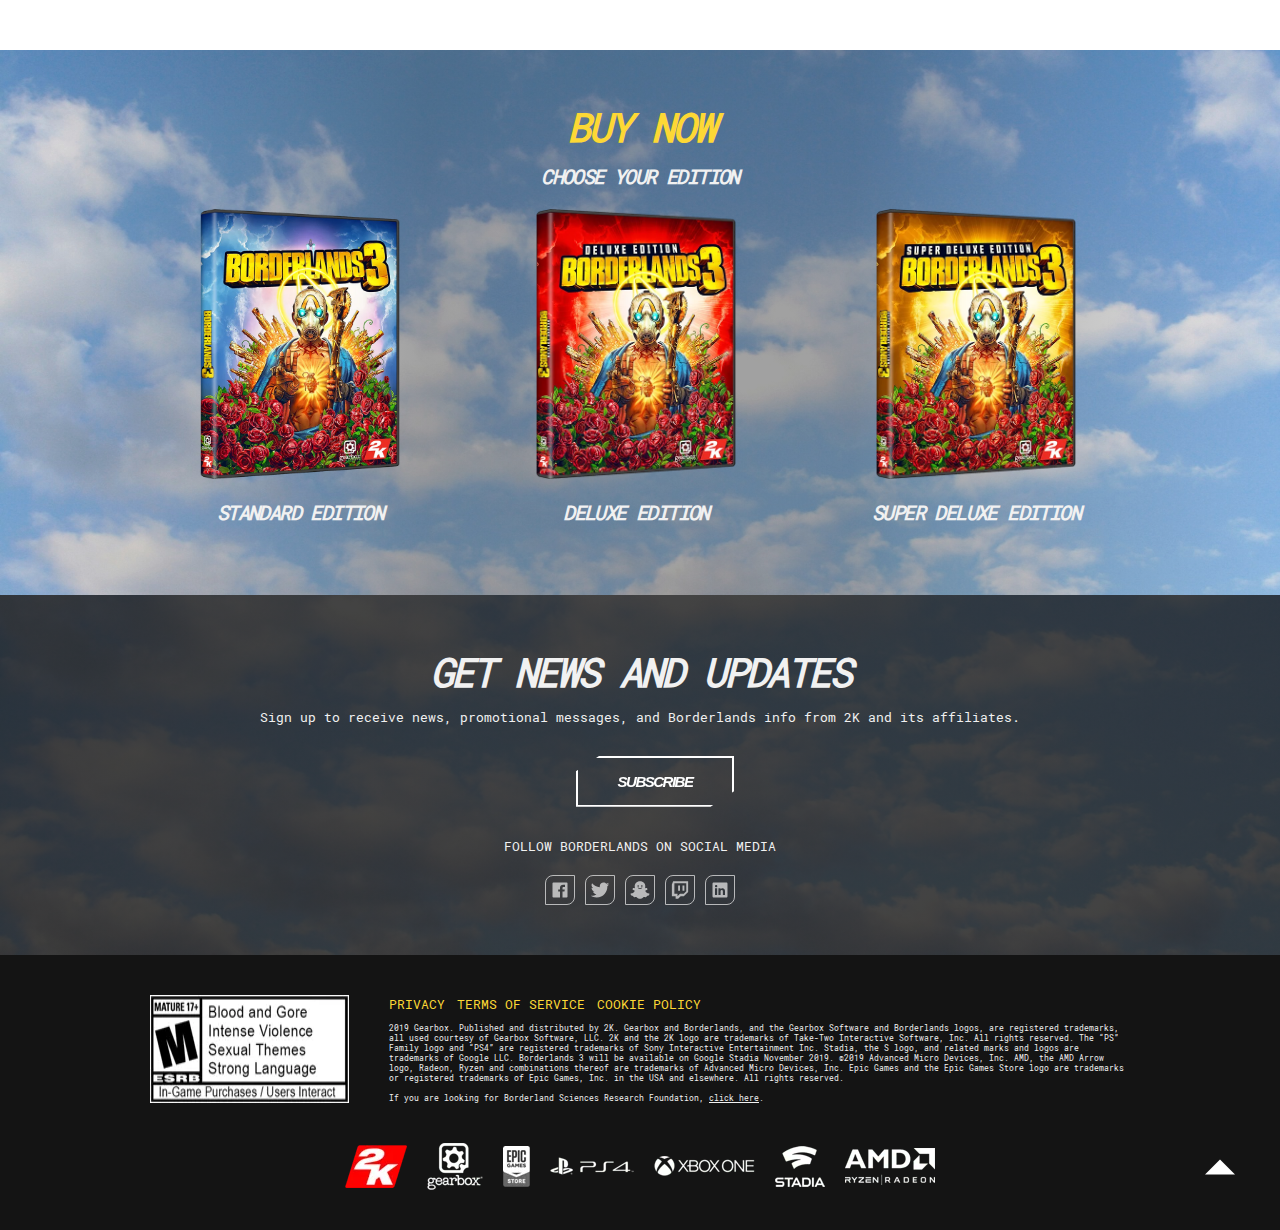
==== commit df479f51: "Mostly everything done boi" ====
--- a/index.html
+++ b/index.html
@@ -25,7 +25,7 @@
               <a class="header__link" href="./media.html">Media</a>
             </li>
             <li class="header__list-items">
-              <a class="header__link" href="#">Insiders</a>
+              <a class="header__link" href="insiders.html">Insiders</a>
             </li>
             <li class="header__list-items">
               <a class="header__link" href="#community">Community</a>
--- a/css/main.css
+++ b/css/main.css
@@ -335,6 +335,14 @@
   text-align: center;
 }
 
+.ls {
+  letter-spacing: 0;
+}
+
+.my5 {
+  margin-bottom: 5rem;
+}
+
 .pyb1 {
   padding-bottom: 1rem;
 }
@@ -345,6 +353,10 @@
 
 .px2 {
   padding: 0 2rem;
+}
+
+.px4 {
+  padding: 0 4rem;
 }
 
 .px3 {
@@ -469,8 +481,8 @@
 }
 
 @media screen and (max-width: 600px) {
-  .popup__content {
-    min-width: 50rem;
+  .btnn {
+    display: none;
   }
 }
 
@@ -581,7 +593,7 @@
   color: white;
   position: absolute;
   bottom: -1rem;
-  right: 0;
+  right: -0.5rem;
   opacity: 0;
   -webkit-transition: 0.3s ease;
   transition: 0.3s ease;
@@ -1407,6 +1419,40 @@
  "img7 img7 img7 img7";
 }
 
+@media screen and (max-width: 900px) {
+  .header--media__gallery {
+    padding: 3rem 4rem 8rem 4rem;
+        grid-template-areas: "img1 img1 img2 img2"+ "img3 img3 img4 img4"+ "img5 img5 img6 img6"+ "img9 img9 img8 img8"+ "img7 img7 img7 img7";
+  }
+}
+
+@media screen and (max-width: 600px) {
+  .header--media__gallery {
+    padding: 3rem 12rem 8rem 12rem;
+    -ms-grid-rows: (1fr)[9];
+        grid-template-rows: repeat(9, 1fr);
+        grid-template-areas: "img1 img1 img1 img1"+ "img2 img2 img2 img2"+ " img3 img3 img3 img3"+ " img4 img4 img4 img4"+ " img5 img5 img5 img5"+ "img6 img6 img6 img6"+ " img7 img7 img7 img7"+ " img8 img8 img8 img8"+ " img9 img9 img9 img9";
+  }
+}
+
+@media screen and (max-width: 470px) {
+  .header--media__gallery {
+    padding: 3rem 6rem 8rem 6rem;
+  }
+}
+
 .header--media__svg {
   width: 4rem;
   height: 4rem;
@@ -1546,4 +1592,98 @@
   background-size: cover;
   height: auto;
 }
+
+.header--insider {
+  min-height: 40vh;
+  width: 100%;
+  background-image: -webkit-gradient(linear, left top, left bottom, from(rgba(0, 0, 0, 0.5)), color-stop(rgba(20, 20, 20, 0.6)), to(rgba(0, 0, 0, 0.6))), url("../img/enemies.jpg");
+  background-image: linear-gradient(rgba(0, 0, 0, 0.5), rgba(20, 20, 20, 0.6), rgba(0, 0, 0, 0.6)), url("../img/enemies.jpg");
+  background-position: center;
+  background-size: cover;
+  position: relative;
+}
+
+.header--insider__middle {
+  position: absolute;
+  top: 50%;
+  left: 50%;
+  -webkit-transform: translate(-50%, -50%);
+          transform: translate(-50%, -50%);
+  display: -webkit-box;
+  display: -ms-flexbox;
+  display: flex;
+  -webkit-box-orient: vertical;
+  -webkit-box-direction: normal;
+      -ms-flex-direction: column;
+          flex-direction: column;
+  -webkit-box-pack: center;
+      -ms-flex-pack: center;
+          justify-content: center;
+  -webkit-box-align: center;
+      -ms-flex-align: center;
+          align-items: center;
+}
+
+.loot {
+  width: 100%;
+  background-image: url("../img/iuxcs6otatmmsarozll7tm5ivntzz5onwi4z0utlleflmgmuojzanfghxpdzfxbl-.jpg");
+  background-position: center;
+  background-size: cover;
+  background-attachment: fixed;
+  padding-bottom: 10rem;
+}
+
+.loot__showcase {
+  max-width: 120rem;
+  padding: 0 2rem;
+  margin: 0 auto;
+  display: -ms-grid;
+  display: grid;
+  -ms-grid-columns: (minmax(25rem, 1fr))[auto-fit];
+      grid-template-columns: repeat(auto-fit, minmax(25rem, 1fr));
+  grid-auto-rows: auto;
+  grid-gap: 4rem;
+}
+
+@media screen and (max-width: 900px) {
+  .loot__showcase {
+    padding: 0 3rem;
+  }
+}
+
+@media screen and (max-width: 600px) {
+  .loot__showcase {
+    padding: 0 5rem;
+  }
+}
+
+.loot__box {
+  position: relative;
+}
+
+.loot__box::before {
+  content: "";
+  position: absolute;
+  top: 0;
+  left: 0;
+  width: 100%;
+  height: 100%;
+  background: -webkit-gradient(linear, left bottom, left top, color-stop(20%, rgba(20, 20, 20, 0.7)), color-stop(50%, transparent), to(transparent));
+  background: linear-gradient(to top, rgba(20, 20, 20, 0.7) 20%, transparent 50%, transparent 100%);
+  -webkit-transition: 0.4s ease;
+  transition: 0.4s ease;
+}
+
+.loot__text {
+  position: absolute;
+  bottom: 1rem;
+  left: 1rem;
+}
+
+.loot_img {
+  width: 100%;
+  height: 100%;
+  -o-object-fit: cover;
+     object-fit: cover;
+}
 /*# sourceMappingURL=main.css.map */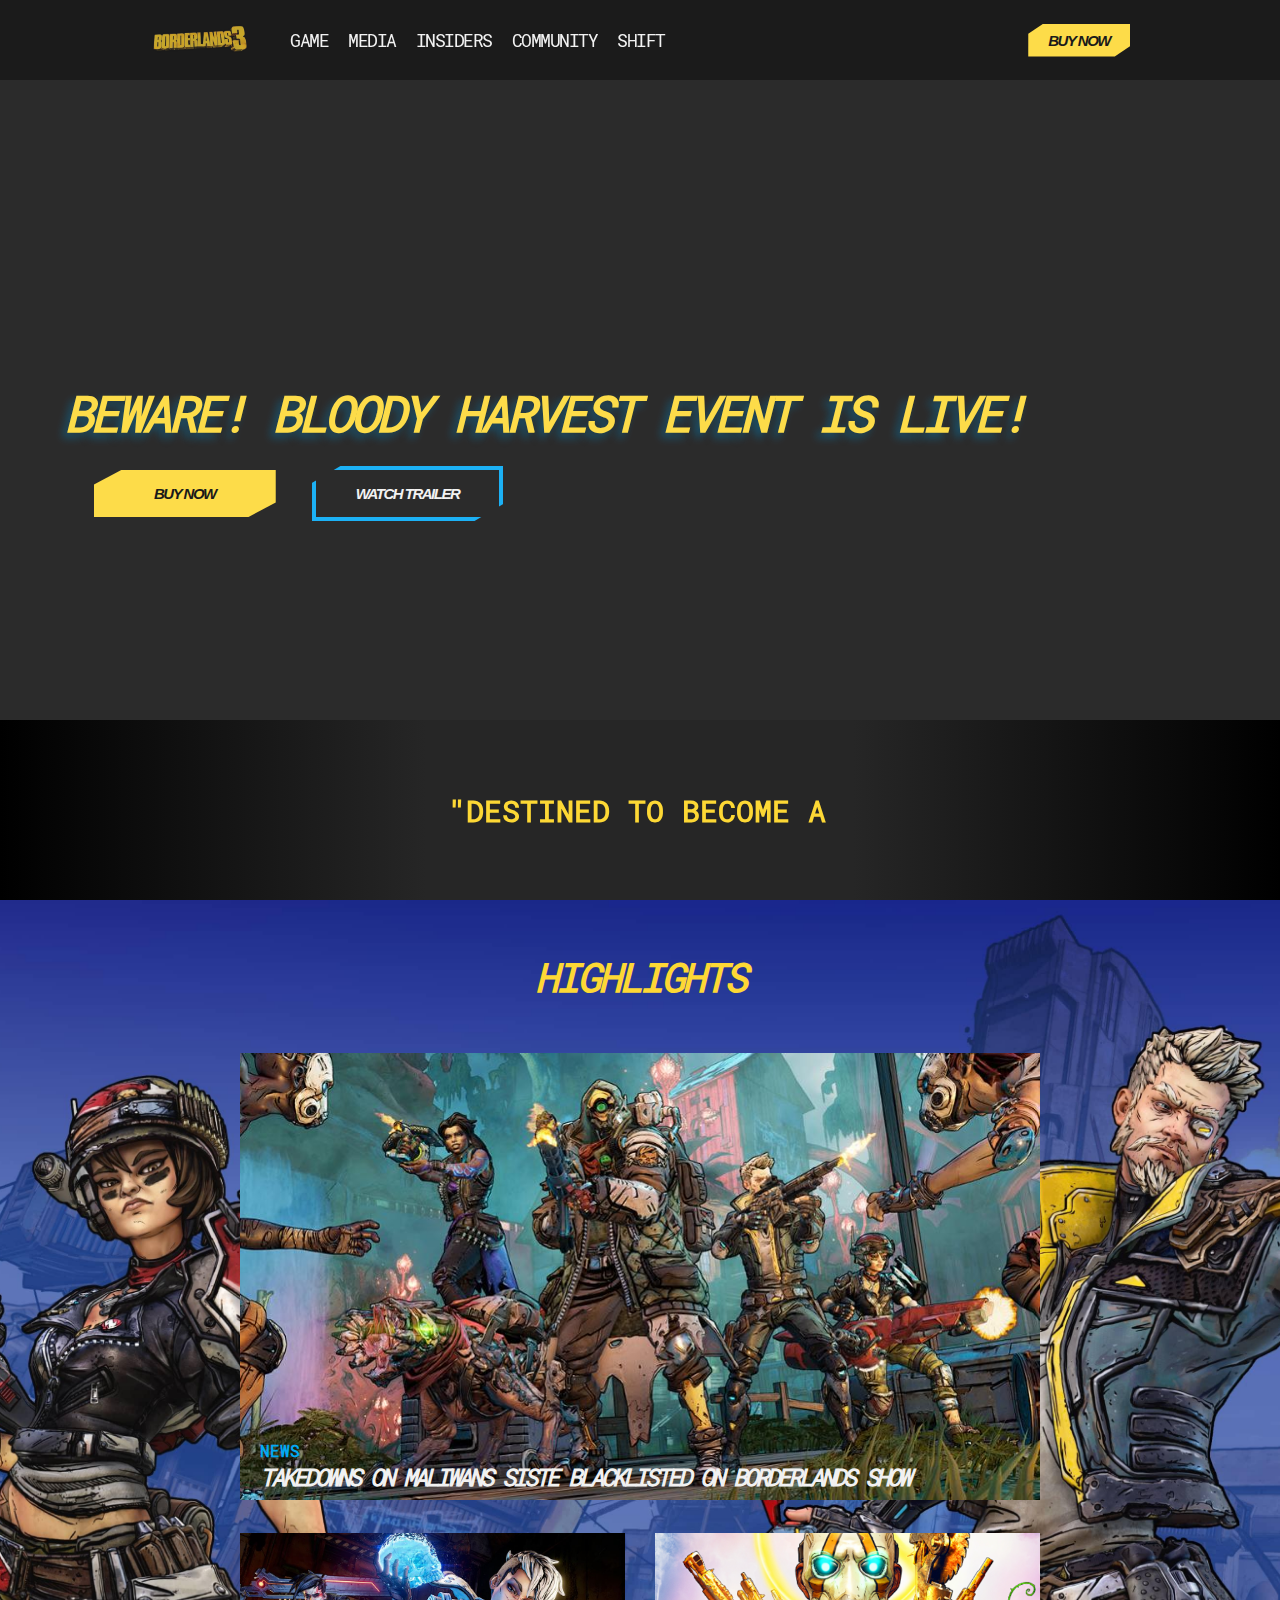
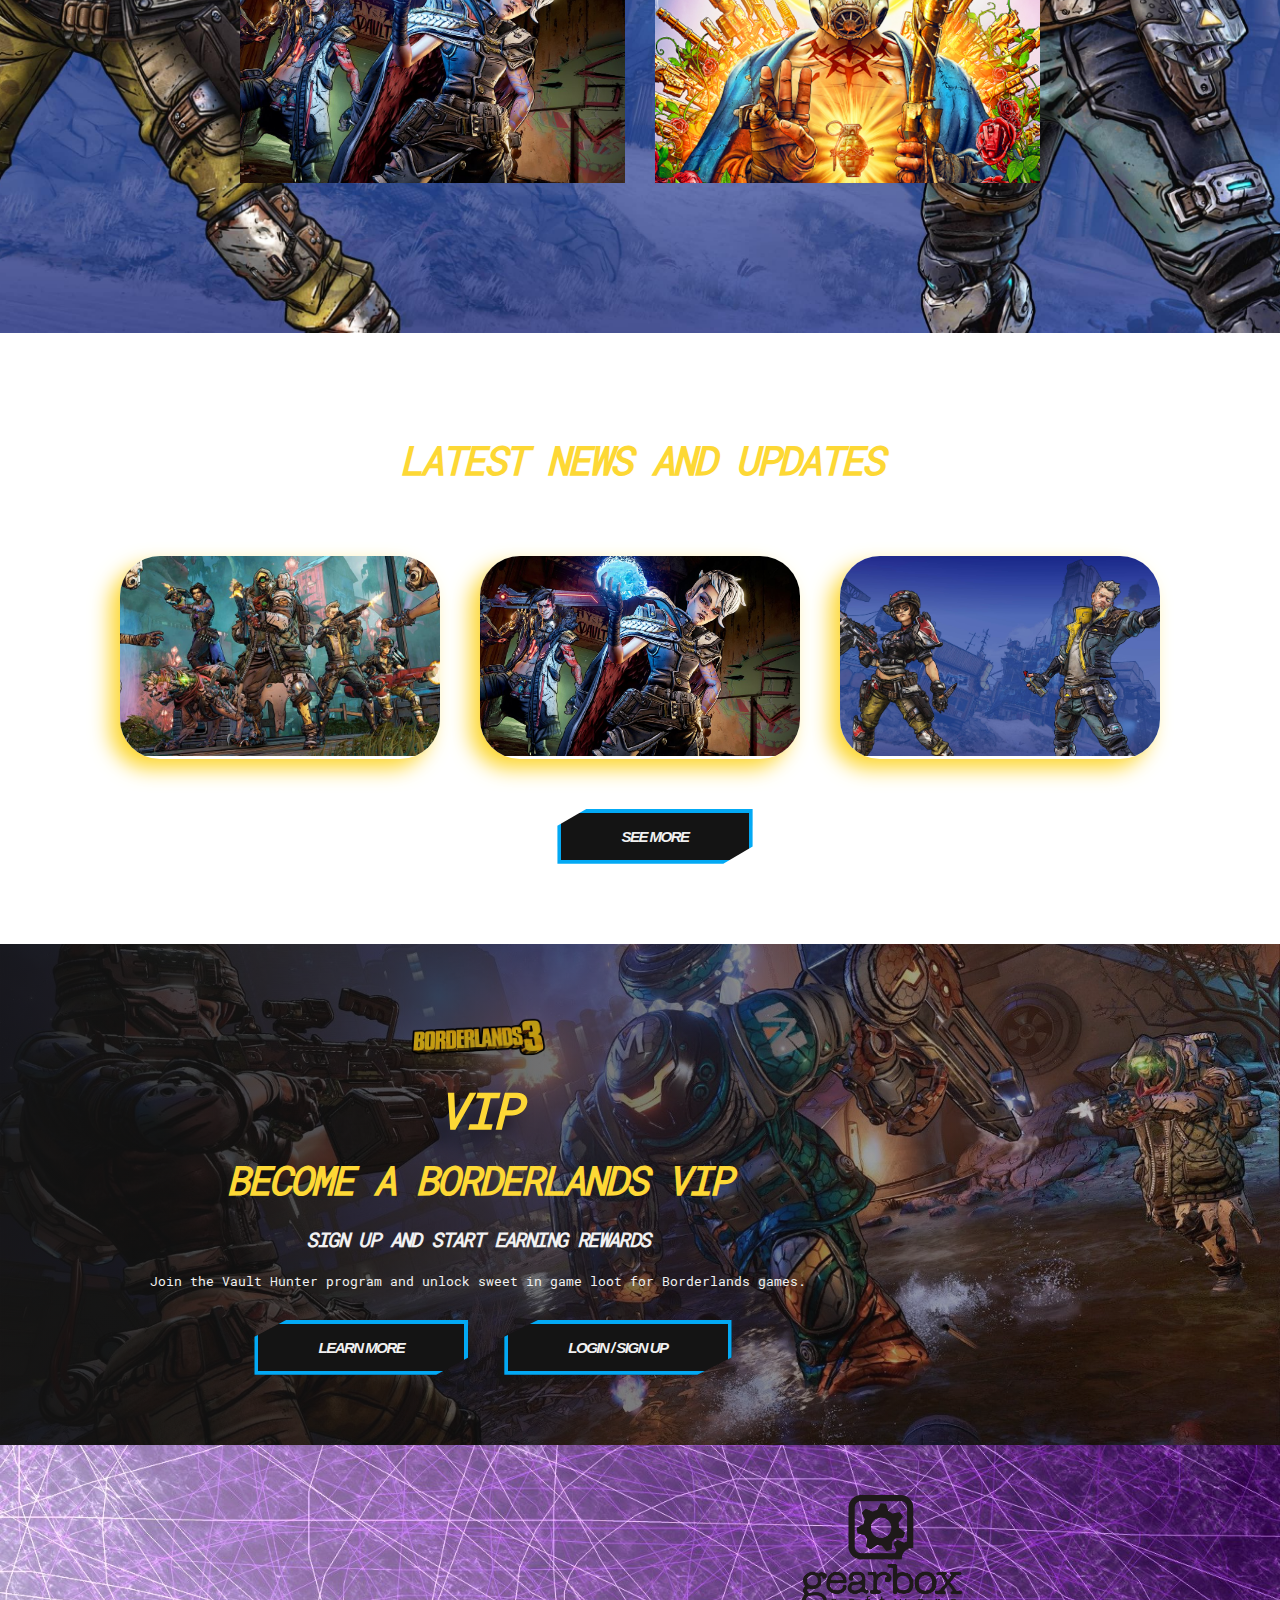
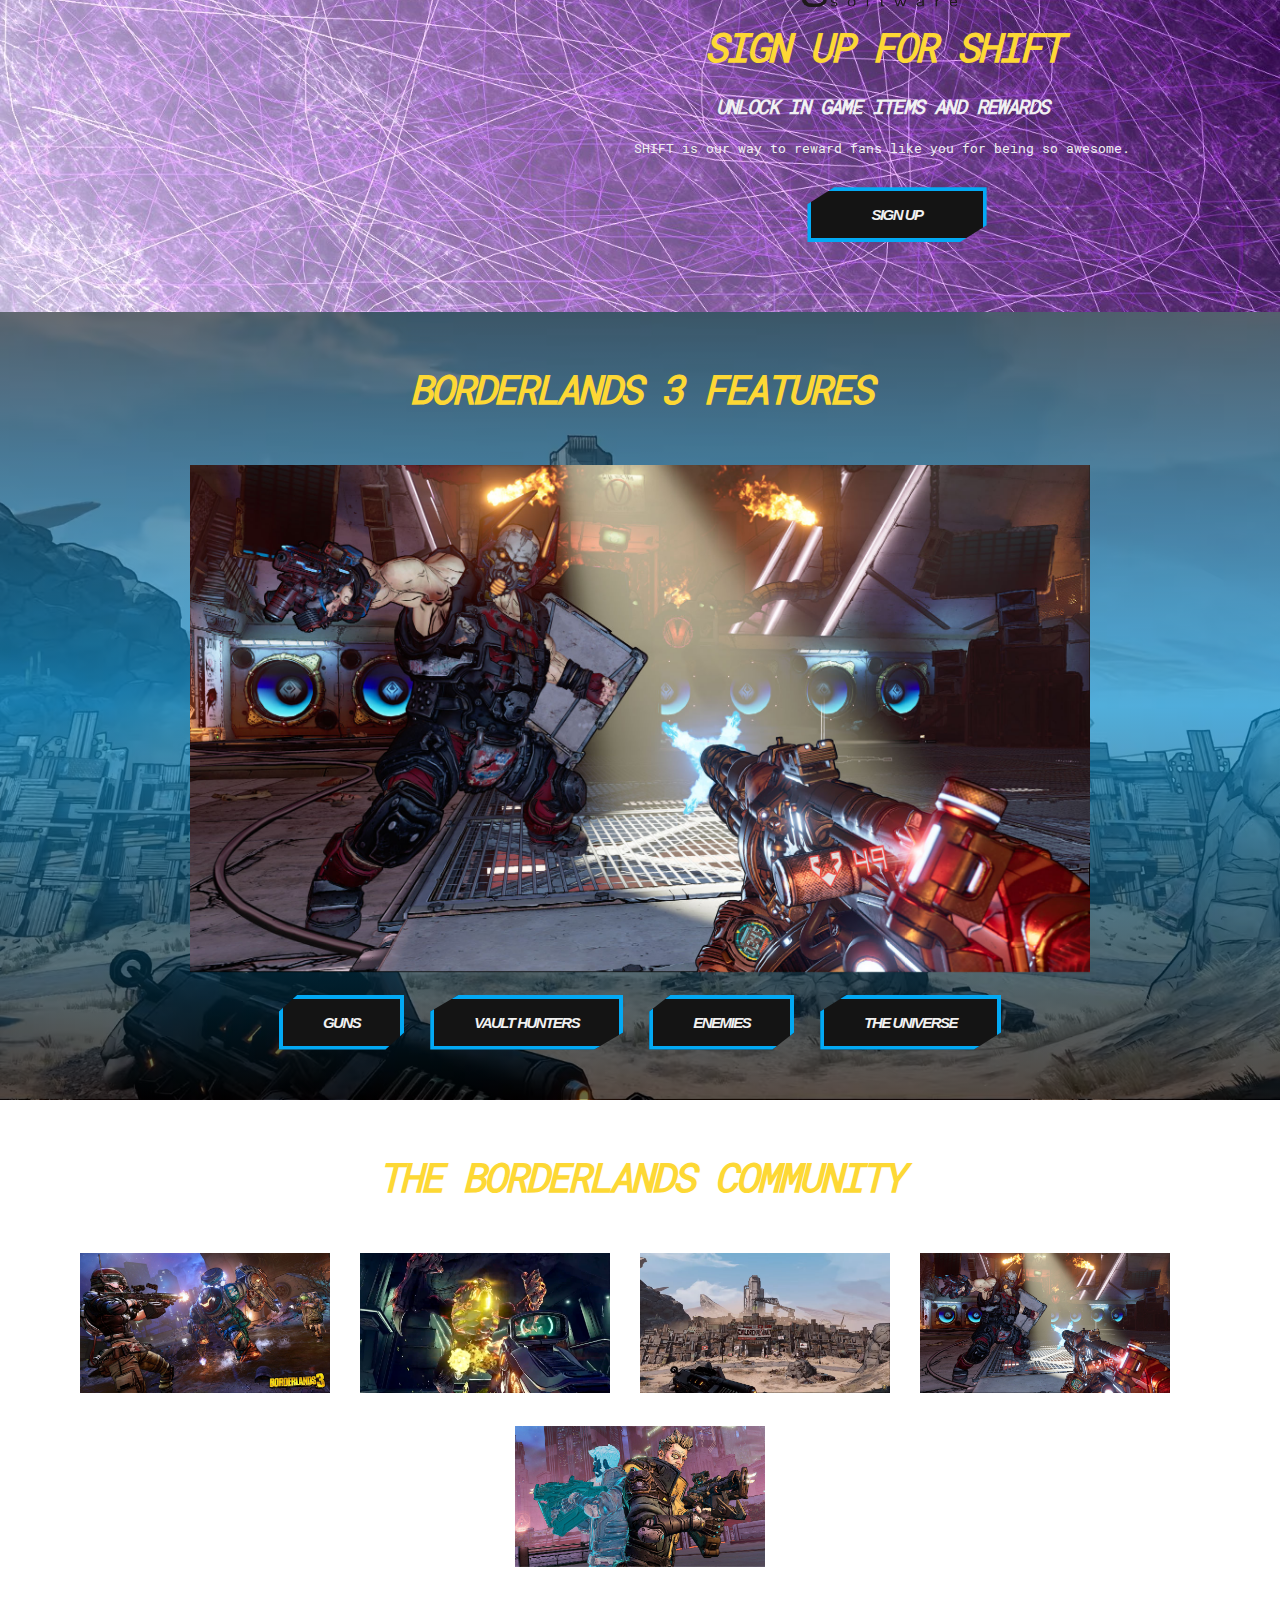
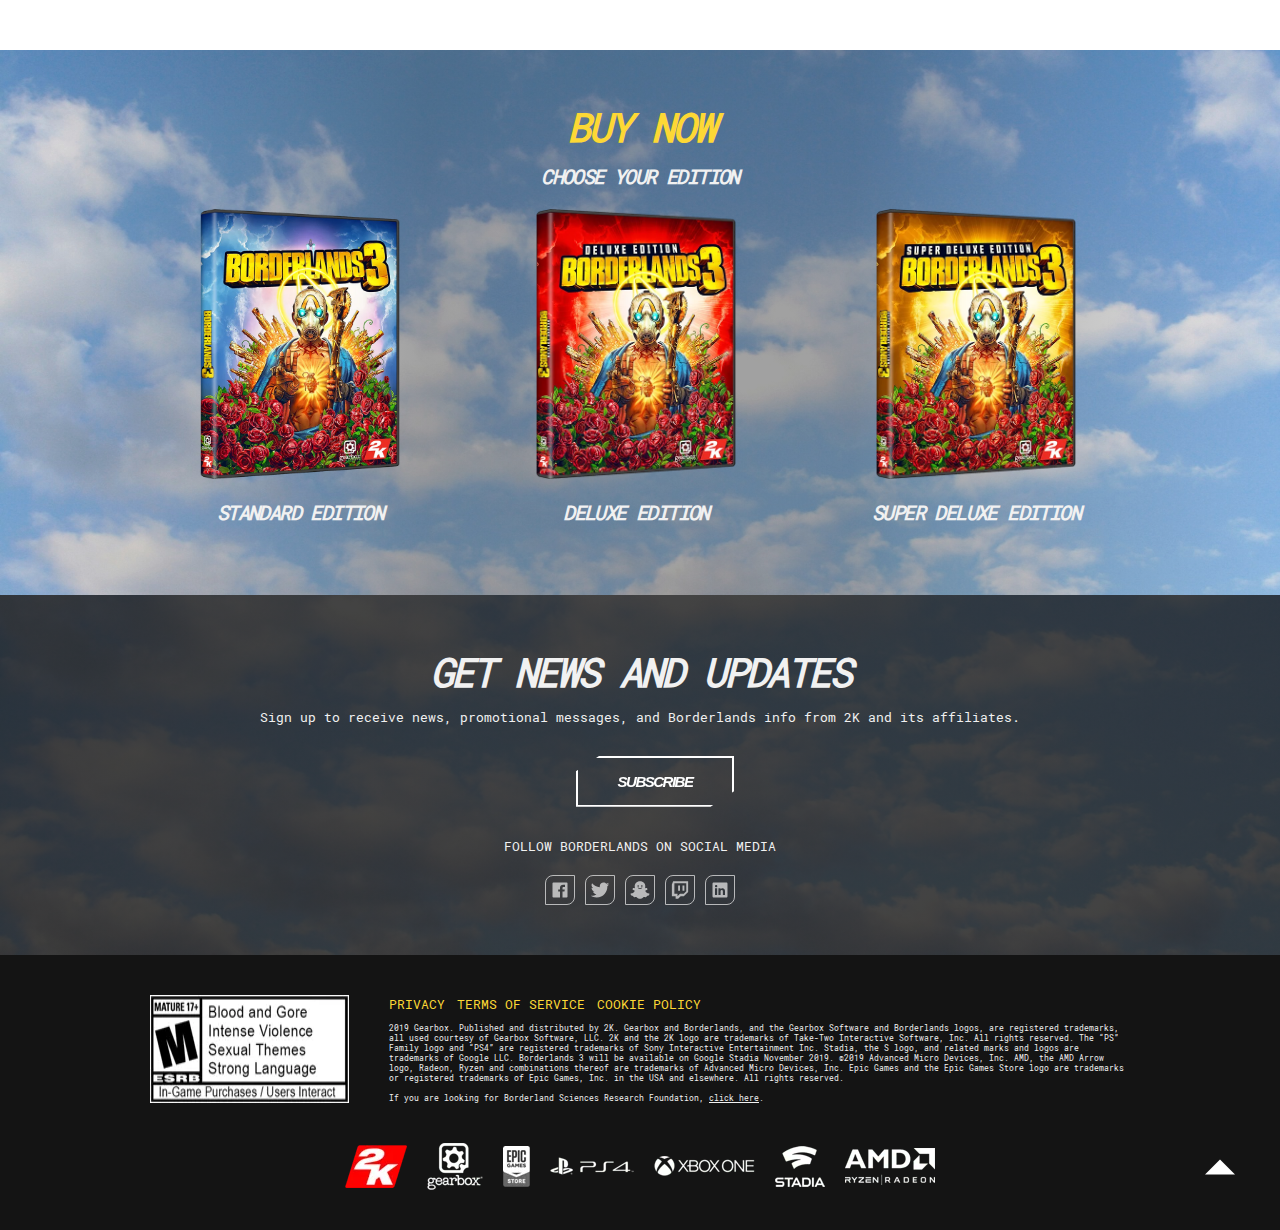
==== commit 17b6b428: "smallr resolution screen changes" ====
--- a/index.html
+++ b/index.html
@@ -136,9 +136,11 @@
         </div>
       </div>
       <div class="btn--center">
+        <a href="insiders.html">
         <button class="btn btn--p3 btn--dark">
           See more
         </button>
+      </a>
       </div>
     </section>
     <!-- Another gfakkert -->
--- a/css/main.css
+++ b/css/main.css
@@ -478,6 +478,18 @@
   background-color: #011d2a;
   -webkit-clip-path: polygon(5% 0, 100% 0, 100% 90%, 95% 100%, 0 100%, 0 10%);
           clip-path: polygon(5% 0, 100% 0, 100% 90%, 95% 100%, 0 100%, 0 10%);
+}
+
+@media screen and (max-width: 600px) {
+  .popup__content {
+    min-width: 60rem;
+  }
+}
+
+@media screen and (max-width: 470px) {
+  .popup__content {
+    min-width: 50rem;
+  }
 }
 
 @media screen and (max-width: 600px) {
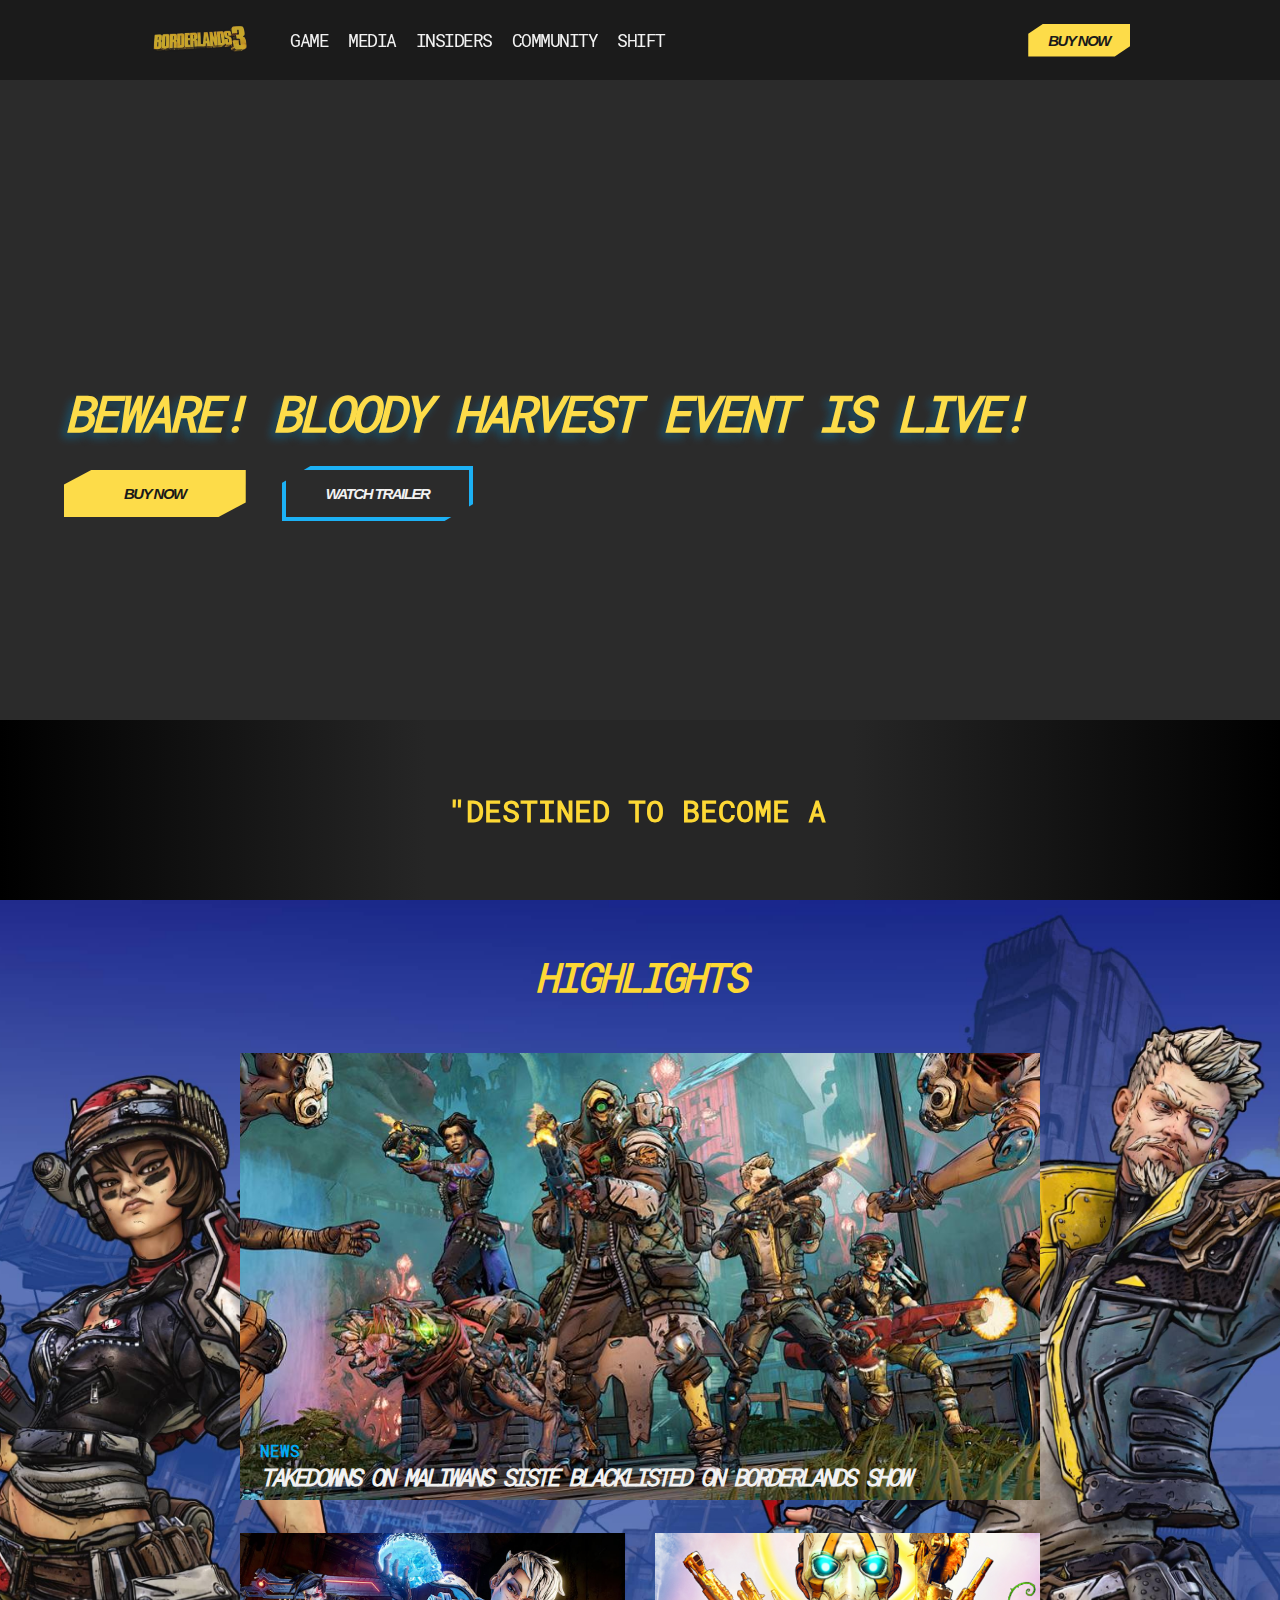
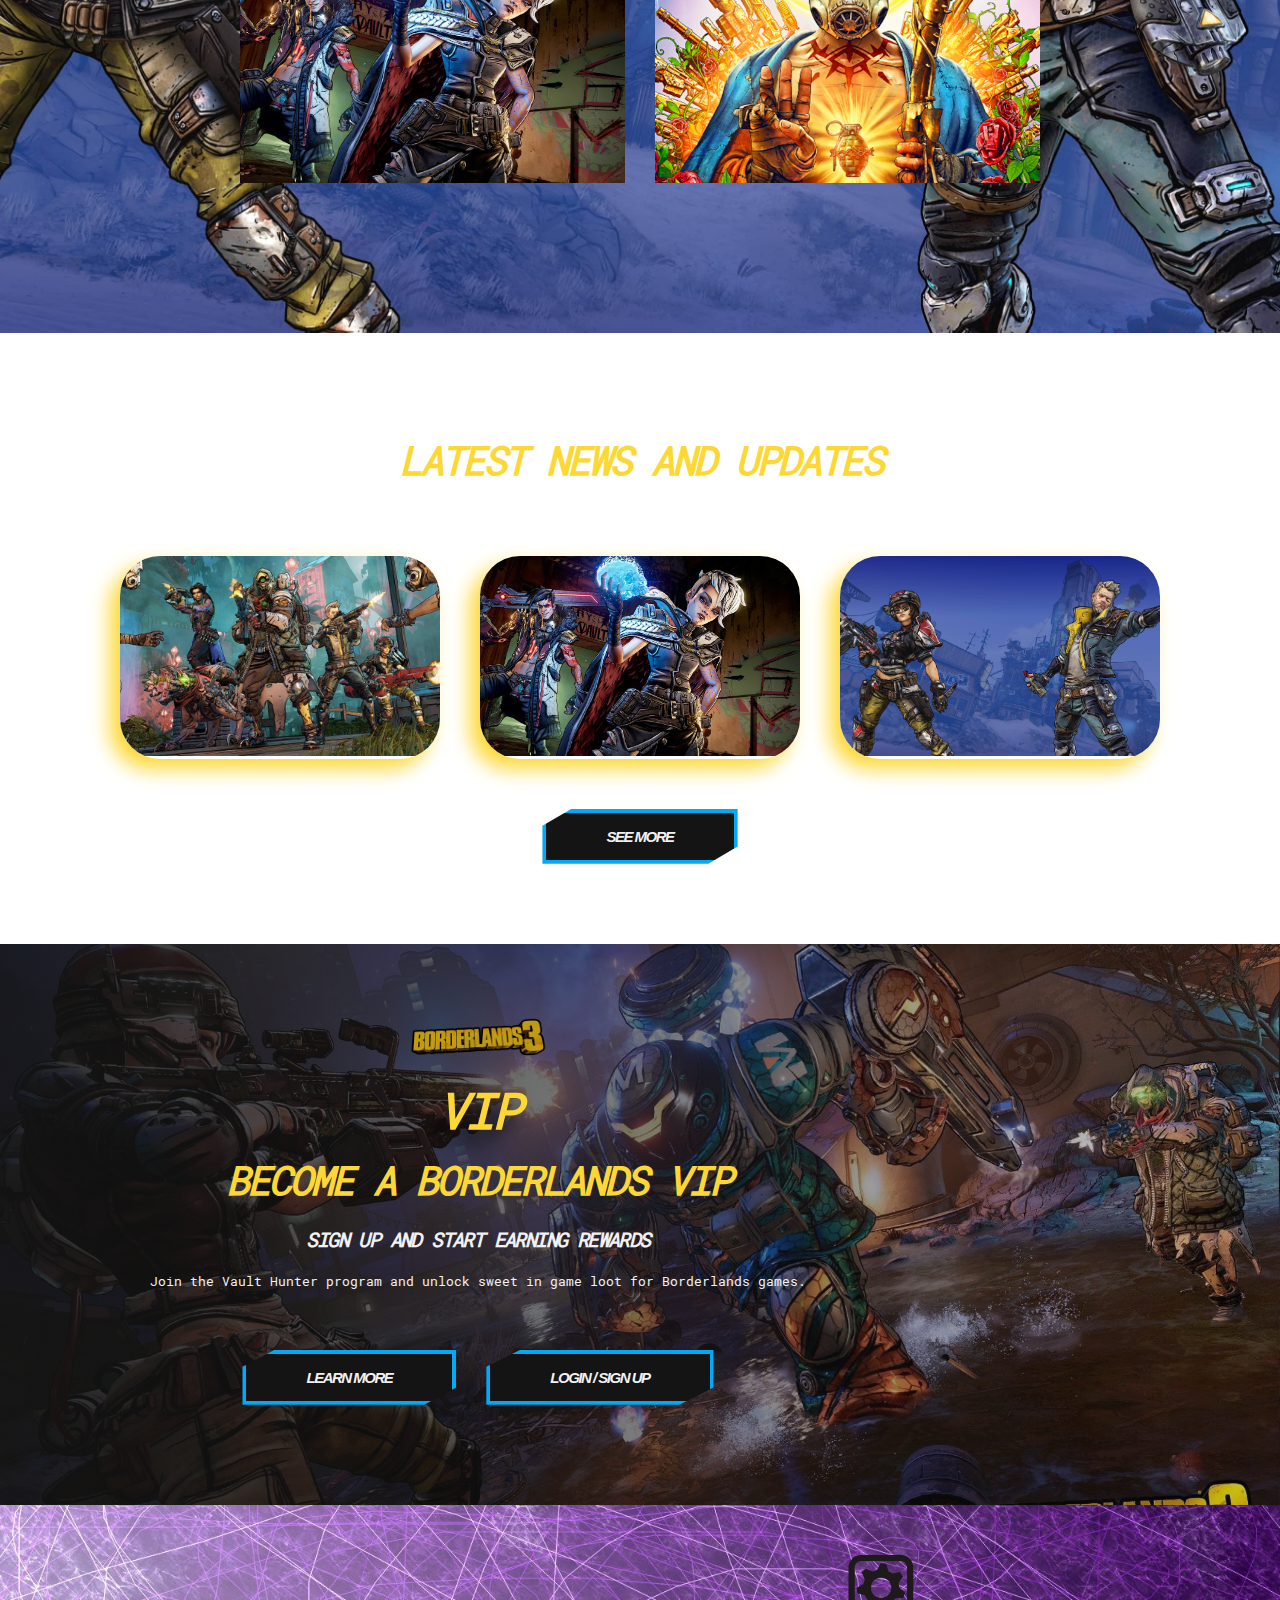
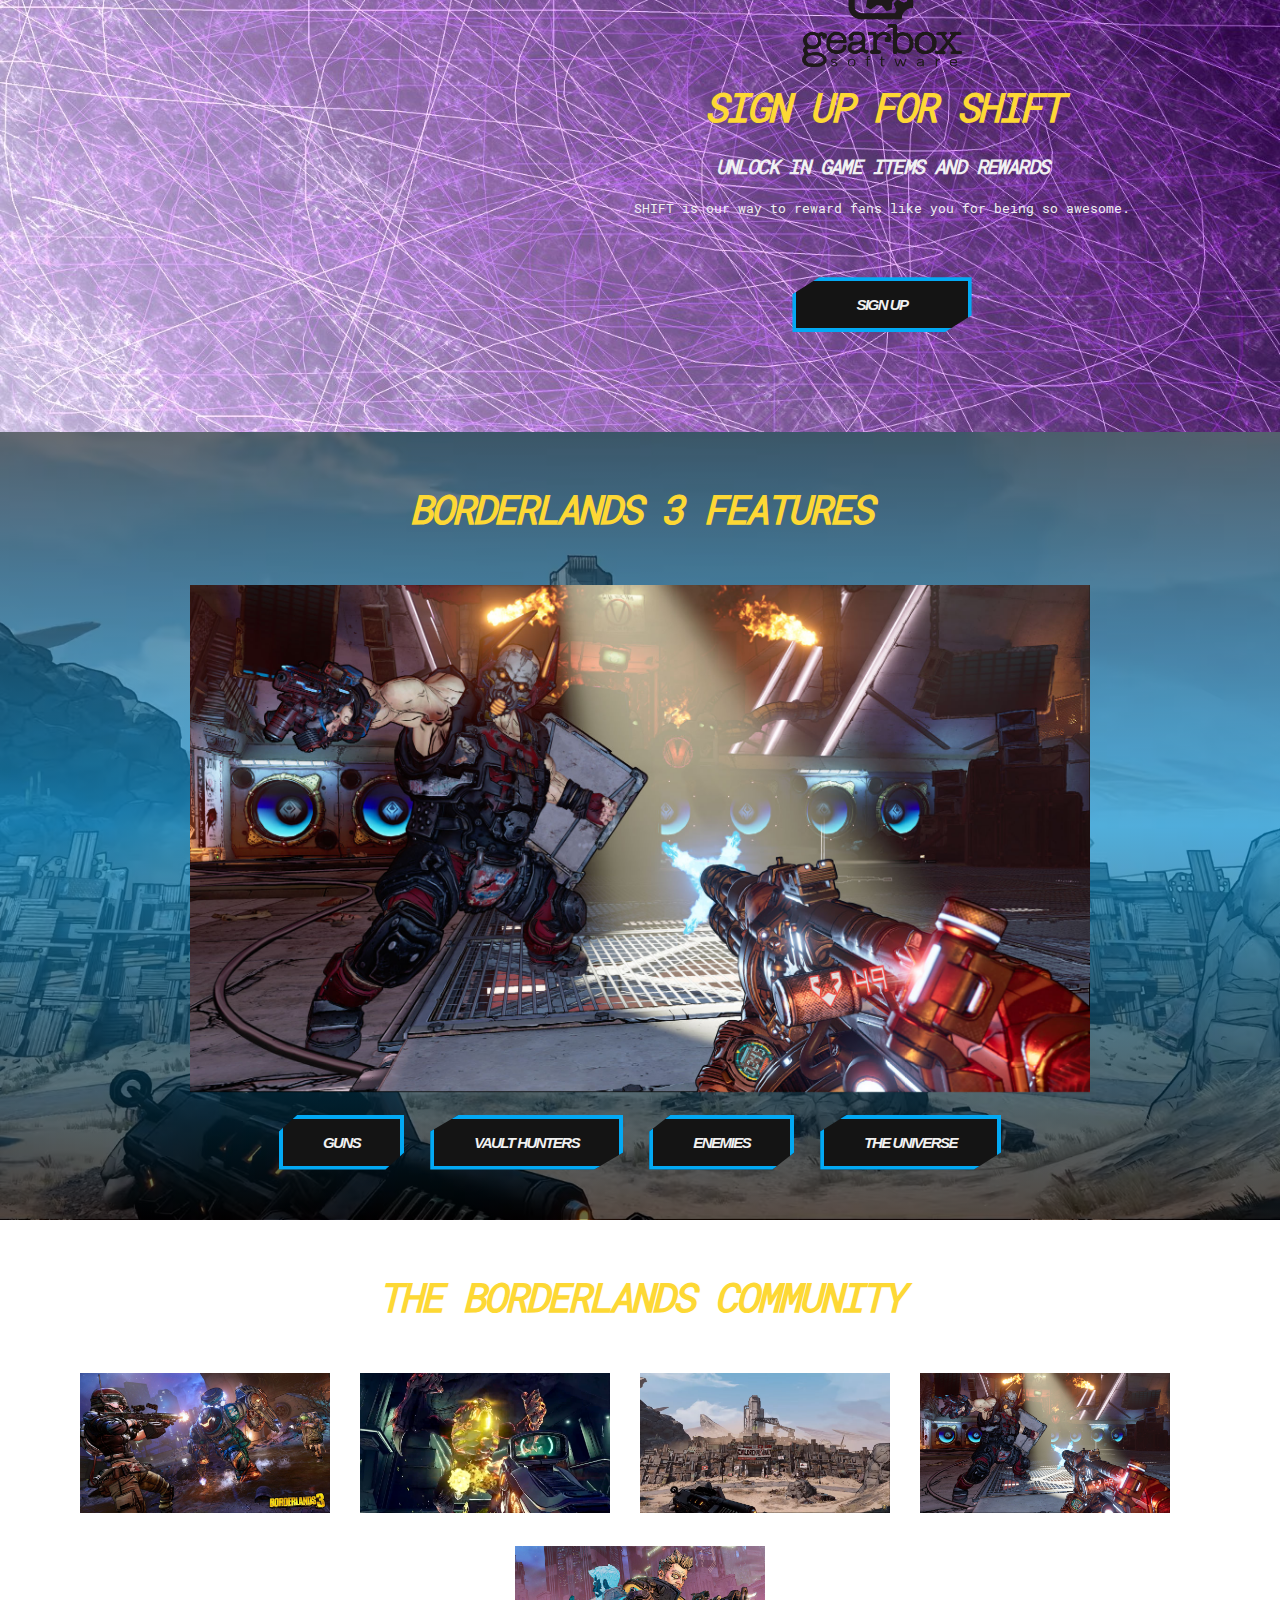
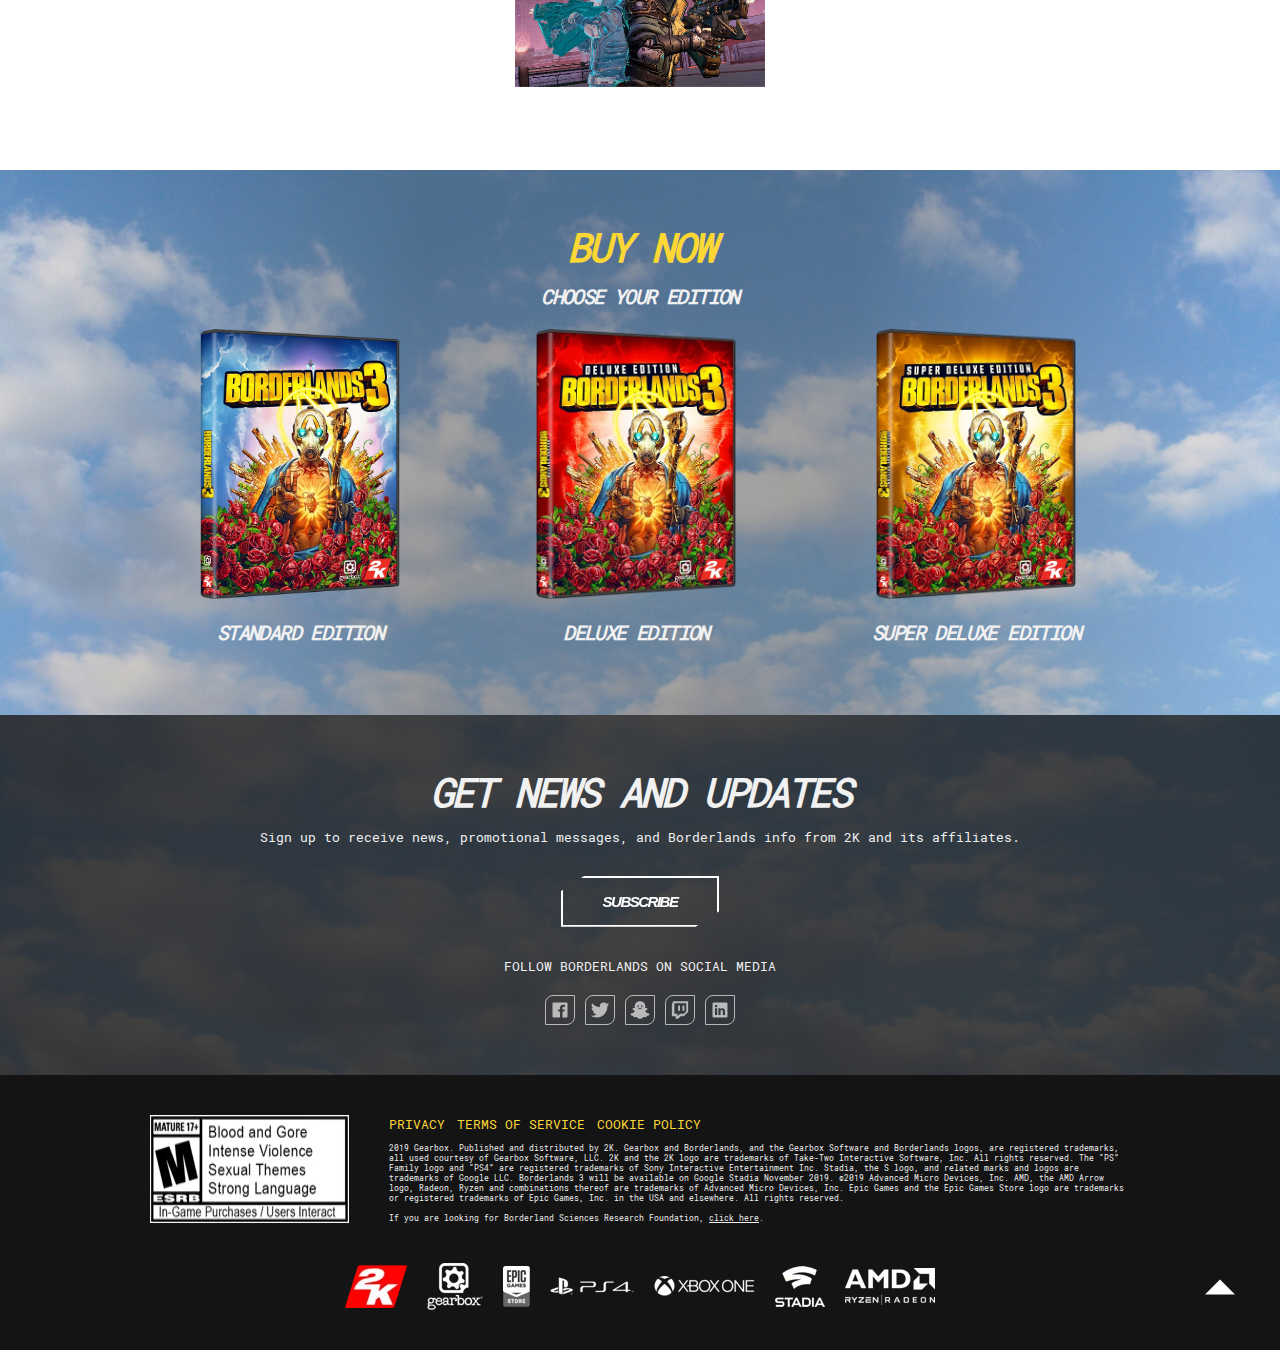
==== commit 84df21b4: "finishing up" ====
--- a/index.html
+++ b/index.html
@@ -35,7 +35,7 @@
             </li>
           </ul>
         </div>
-        <div class="header__buttons">
+        <div class="header__buttons ">
           <a href="#buy"><button href="#" class="btn btn--yellow btn--p1">Buy now</button></a>
           
         </div>
@@ -55,7 +55,8 @@
       </div>
       <div class="header__text">
         <h1 class="header__h1">Beware! Bloody Harvest event is live!</h1>
-        <a href="#buy"><button class="btn btn--yellow btn--p3">Buy now</button></a>
+        
+        <a href="#buy"><button class="btn btn--yellow btn--p3 mx2rem">Buy now</button></a>
        <a target="_blank"href="https://www.youtube.com/watch?v=Av5Eyx3bGtM"> <button class="btn btn--dark btn--p2">Watch trailer</button></a>
       </div>
     </header>
@@ -135,7 +136,7 @@
           />
         </div>
       </div>
-      <div class="btn--center">
+      <div class="btn--centerz">
         <a href="insiders.html">
         <button class="btn btn--p3 btn--dark">
           See more
@@ -157,8 +158,9 @@
             Join the Vault Hunter program and unlock sweet in game loot for
             Borderlands games.
           </p>
-         <a href="#popup3"> <button class="btn btn--dark btn--p3 my2 btn3" >Learn more</button></a>
-         <a href="#popup1"> <button class="btn btn--dark btn--p3 my2 btn1" >Login / Sign up</button></a>
+          <div class="btn--centerz">
+         <a href="#popup3"> <button class="btn btn--dark btn--p3 my2 btn3 mx2rem" >Learn more</button></a>
+         <a href="#popup1"> <button class="btn btn--dark btn--p3 my2 btn1" >Login / Sign up</button></a></div>
         </div>
       </div>
     </section>
@@ -178,7 +180,8 @@
           <p class="small-p py1">
             SHIFT is our way to reward fans like you for being so awesome.
           </p>
-         <a href="#popup4"><button class="btn btn--dark btn--p3 my2 btn4">Sign up</button></a> 
+          <div class="btn--centerz">
+         <a href="#popup4"><button class="btn btn--dark btn--p3 my2 btn4">Sign up</button></a> </div>
         </div>
       </div>
     </section>
@@ -295,8 +298,8 @@
         Sign up to receive news, promotional messages, and Borderlands info from
         2K and its affiliates.
       </p>
-      <div class="btn--centers">
-        <a href="#popup2"><button class="btn btn--transparent tac btn--p2 btn2">Subscribe</button></a>
+      <div class="btn--centerz">
+        <a href="#popup2"><button class="btn btn--transparent tac btn--p2 btn2 ">Subscribe</button></a>
       </div>
       <p class="small-p ttu tac my2">Follow borderlands on social media</p>
       <div class="social">
--- a/css/main.css
+++ b/css/main.css
@@ -124,10 +124,6 @@
   z-index: -11;
 }
 
-.btn:last-child {
-  margin-left: 3rem;
-}
-
 .btn:hover {
   -webkit-transform: translateY(-5px);
           transform: translateY(-5px);
@@ -169,7 +165,7 @@
   -webkit-box-pack: center;
       -ms-flex-pack: center;
           justify-content: center;
-  margin: 3rem 0;
+  margin: 3rem 0 3rem 0;
   cursor: pointer;
 }
 
@@ -287,6 +283,10 @@
 
 .mx11 {
   margin-right: 1rem;
+}
+
+.mx2rem {
+  margin-right: 3rem;
 }
 
 .pb4rem {
@@ -1653,7 +1653,7 @@
   display: grid;
   -ms-grid-columns: (minmax(25rem, 1fr))[auto-fit];
       grid-template-columns: repeat(auto-fit, minmax(25rem, 1fr));
-  grid-auto-rows: auto;
+  grid-auto-rows: 1fr;
   grid-gap: 4rem;
 }
 
